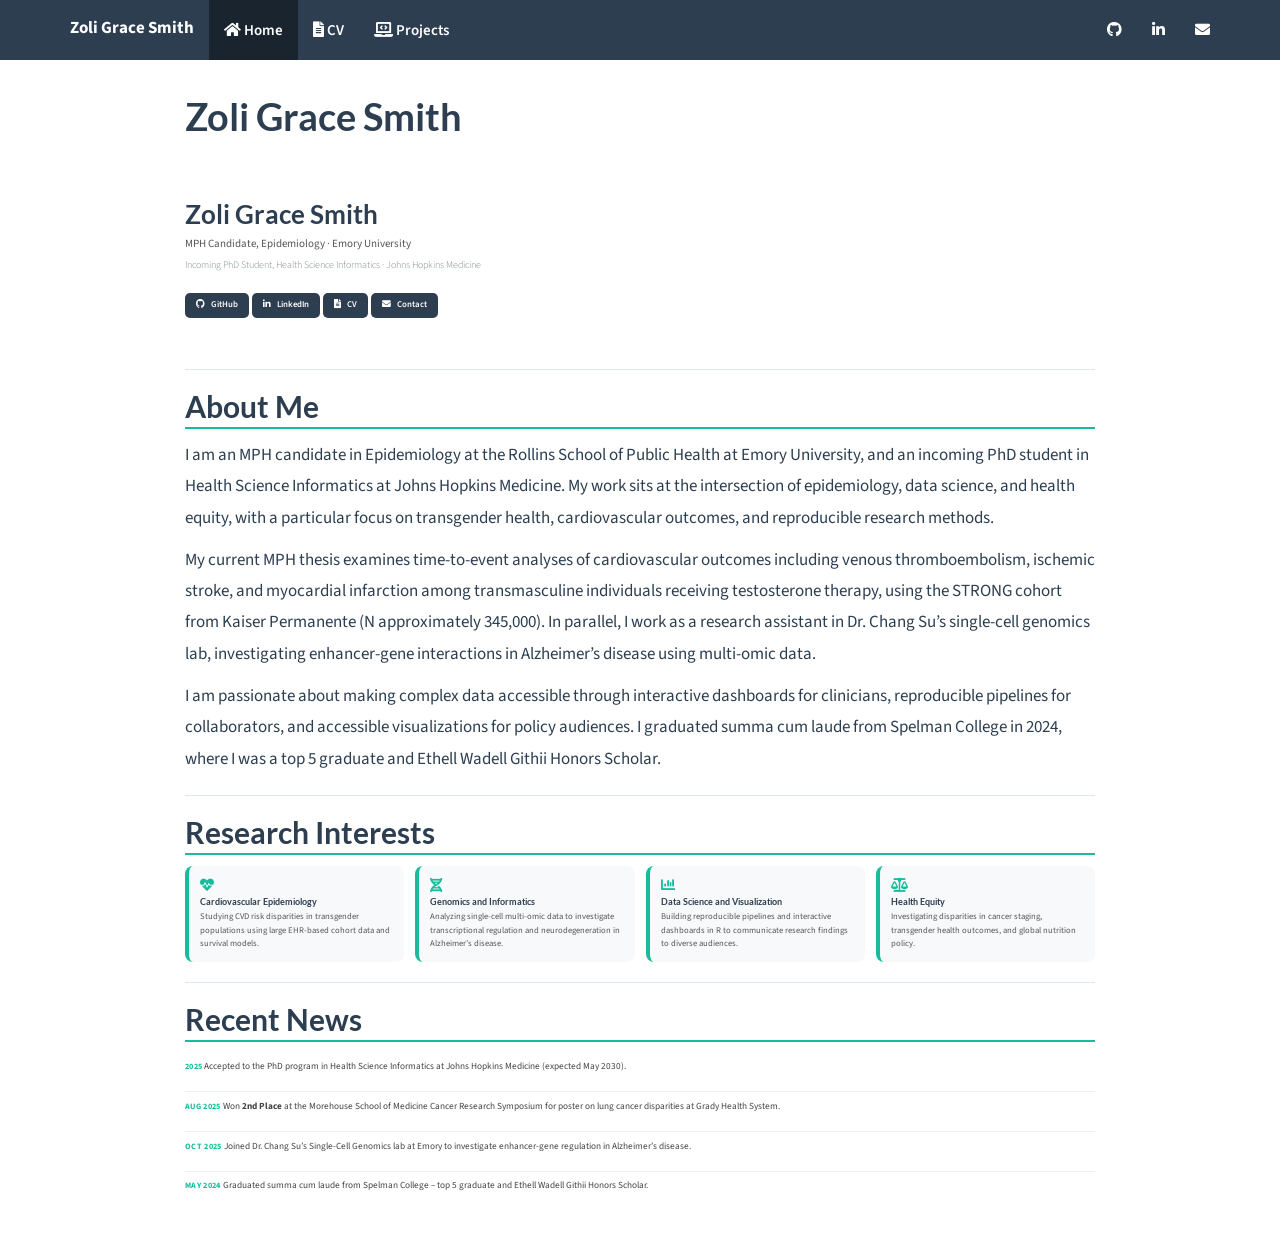
==== docs/index.html @ a959dba4 "initial commit" ====
<!DOCTYPE html>

<html>

<head>

<meta charset="utf-8" />
<meta name="generator" content="pandoc" />
<meta http-equiv="X-UA-Compatible" content="IE=EDGE" />




<title>Zoli Grace Smith</title>

<script src="site_libs/header-attrs-2.30/header-attrs.js"></script>
<script src="site_libs/jquery-3.6.0/jquery-3.6.0.min.js"></script>
<meta name="viewport" content="width=device-width, initial-scale=1" />
<link href="site_libs/bootstrap-3.3.5/css/flatly.min.css" rel="stylesheet" />
<script src="site_libs/bootstrap-3.3.5/js/bootstrap.min.js"></script>
<script src="site_libs/bootstrap-3.3.5/shim/html5shiv.min.js"></script>
<script src="site_libs/bootstrap-3.3.5/shim/respond.min.js"></script>
<style>h1 {font-size: 34px;}
       h1.title {font-size: 38px;}
       h2 {font-size: 30px;}
       h3 {font-size: 24px;}
       h4 {font-size: 18px;}
       h5 {font-size: 16px;}
       h6 {font-size: 12px;}
       code {color: inherit; background-color: rgba(0, 0, 0, 0.04);}
       pre:not([class]) { background-color: white }</style>
<script src="site_libs/navigation-1.1/tabsets.js"></script>
<link href="site_libs/highlightjs-9.12.0/default.css" rel="stylesheet" />
<script src="site_libs/highlightjs-9.12.0/highlight.js"></script>
<link href="site_libs/font-awesome-6.5.2/css/all.min.css" rel="stylesheet" />
<link href="site_libs/font-awesome-6.5.2/css/v4-shims.min.css" rel="stylesheet" />
<link rel="preconnect" href="https://fonts.googleapis.com">
<link rel="preconnect" href="https://fonts.gstatic.com" crossorigin>
<link href="https://fonts.googleapis.com/css2?family=Source+Sans+3:wght@300;400;600;700&family=Source+Code+Pro:wght@400;500&display=swap" rel="stylesheet">
<link rel="stylesheet" href="https://cdnjs.cloudflare.com/ajax/libs/font-awesome/5.15.4/css/all.min.css">

<style type="text/css">
  code{white-space: pre-wrap;}
  span.smallcaps{font-variant: small-caps;}
  span.underline{text-decoration: underline;}
  div.column{display: inline-block; vertical-align: top; width: 50%;}
  div.hanging-indent{margin-left: 1.5em; text-indent: -1.5em;}
  ul.task-list{list-style: none;}
    </style>

<style type="text/css">code{white-space: pre;}</style>
<script type="text/javascript">
if (window.hljs) {
  hljs.configure({languages: []});
  hljs.initHighlightingOnLoad();
  if (document.readyState && document.readyState === "complete") {
    window.setTimeout(function() { hljs.initHighlighting(); }, 0);
  }
}
</script>






<link rel="stylesheet" href="styles.css" type="text/css" />



<style type = "text/css">
.main-container {
  max-width: 940px;
  margin-left: auto;
  margin-right: auto;
}
img {
  max-width:100%;
}
.tabbed-pane {
  padding-top: 12px;
}
.html-widget {
  margin-bottom: 20px;
}
button.code-folding-btn:focus {
  outline: none;
}
summary {
  display: list-item;
}
details > summary > p:only-child {
  display: inline;
}
pre code {
  padding: 0;
}
</style>


<style type="text/css">
.dropdown-submenu {
  position: relative;
}
.dropdown-submenu>.dropdown-menu {
  top: 0;
  left: 100%;
  margin-top: -6px;
  margin-left: -1px;
  border-radius: 0 6px 6px 6px;
}
.dropdown-submenu:hover>.dropdown-menu {
  display: block;
}
.dropdown-submenu>a:after {
  display: block;
  content: " ";
  float: right;
  width: 0;
  height: 0;
  border-color: transparent;
  border-style: solid;
  border-width: 5px 0 5px 5px;
  border-left-color: #cccccc;
  margin-top: 5px;
  margin-right: -10px;
}
.dropdown-submenu:hover>a:after {
  border-left-color: #adb5bd;
}
.dropdown-submenu.pull-left {
  float: none;
}
.dropdown-submenu.pull-left>.dropdown-menu {
  left: -100%;
  margin-left: 10px;
  border-radius: 6px 0 6px 6px;
}
</style>

<script type="text/javascript">
// manage active state of menu based on current page
$(document).ready(function () {
  // active menu anchor
  href = window.location.pathname
  href = href.substr(href.lastIndexOf('/') + 1)
  if (href === "")
    href = "index.html";
  var menuAnchor = $('a[href="' + href + '"]');

  // mark the anchor link active (and if it's in a dropdown, also mark that active)
  var dropdown = menuAnchor.closest('li.dropdown');
  if (window.bootstrap) { // Bootstrap 4+
    menuAnchor.addClass('active');
    dropdown.find('> .dropdown-toggle').addClass('active');
  } else { // Bootstrap 3
    menuAnchor.parent().addClass('active');
    dropdown.addClass('active');
  }

  // Navbar adjustments
  var navHeight = $(".navbar").first().height() + 15;
  var style = document.createElement('style');
  var pt = "padding-top: " + navHeight + "px; ";
  var mt = "margin-top: -" + navHeight + "px; ";
  var css = "";
  // offset scroll position for anchor links (for fixed navbar)
  for (var i = 1; i <= 6; i++) {
    css += ".section h" + i + "{ " + pt + mt + "}\n";
  }
  style.innerHTML = "body {" + pt + "padding-bottom: 40px; }\n" + css;
  document.head.appendChild(style);
});
</script>

<!-- tabsets -->

<style type="text/css">
.tabset-dropdown > .nav-tabs {
  display: inline-table;
  max-height: 500px;
  min-height: 44px;
  overflow-y: auto;
  border: 1px solid #ddd;
  border-radius: 4px;
}

.tabset-dropdown > .nav-tabs > li.active:before, .tabset-dropdown > .nav-tabs.nav-tabs-open:before {
  content: "\e259";
  font-family: 'Glyphicons Halflings';
  display: inline-block;
  padding: 10px;
  border-right: 1px solid #ddd;
}

.tabset-dropdown > .nav-tabs.nav-tabs-open > li.active:before {
  content: "\e258";
  font-family: 'Glyphicons Halflings';
  border: none;
}

.tabset-dropdown > .nav-tabs > li.active {
  display: block;
}

.tabset-dropdown > .nav-tabs > li > a,
.tabset-dropdown > .nav-tabs > li > a:focus,
.tabset-dropdown > .nav-tabs > li > a:hover {
  border: none;
  display: inline-block;
  border-radius: 4px;
  background-color: transparent;
}

.tabset-dropdown > .nav-tabs.nav-tabs-open > li {
  display: block;
  float: none;
}

.tabset-dropdown > .nav-tabs > li {
  display: none;
}
</style>

<!-- code folding -->




</head>

<body>


<div class="container-fluid main-container">




<div class="navbar navbar-default  navbar-fixed-top" role="navigation">
  <div class="container">
    <div class="navbar-header">
      <button type="button" class="navbar-toggle collapsed" data-toggle="collapse" data-bs-toggle="collapse" data-target="#navbar" data-bs-target="#navbar">
        <span class="icon-bar"></span>
        <span class="icon-bar"></span>
        <span class="icon-bar"></span>
      </button>
      <a class="navbar-brand" href="index.html">Zoli Grace Smith</a>
    </div>
    <div id="navbar" class="navbar-collapse collapse">
      <ul class="nav navbar-nav">
        <li>
  <a href="index.html">
    <span class="fa fa-home"></span>
     
    Home
  </a>
</li>
<li>
  <a href="cv.html">
    <span class="fa fa-file-alt"></span>
     
    CV
  </a>
</li>
<li>
  <a href="projects.html">
    <span class="fa fa-laptop-code"></span>
     
    Projects
  </a>
</li>
      </ul>
      <ul class="nav navbar-nav navbar-right">
        <li>
  <a href="https://github.com/Zolismith19">
    <span class="fa fa-github"></span>
     
  </a>
</li>
<li>
  <a href="https://www.linkedin.com/in/zoligsmith/">
    <span class="fa fa-linkedin"></span>
     
  </a>
</li>
<li>
  <a href="mailto:zgsmit25@gmail.com">
    <span class="fa fa-envelope"></span>
     
  </a>
</li>
      </ul>
    </div><!--/.nav-collapse -->
  </div><!--/.container -->
</div><!--/.navbar -->

<div id="header">



<h1 class="title toc-ignore">Zoli Grace Smith</h1>

</div>


<div class="hero-section">
<h1 class="hero-name">
Zoli Grace Smith
</h1>
<p class="hero-tagline">
MPH Candidate, Epidemiology · Emory University
</p>
<p class="hero-tagline2">
Incoming PhD Student, Health Science Informatics · Johns Hopkins
Medicine
</p>
<div class="hero-links">
<p><a href="https://github.com/Zolismith19" class="hero-btn" target="_blank"><i class="fa fa-github"></i>
GitHub</a>
<a href="https://www.linkedin.com/in/zoligsmith/" class="hero-btn" target="_blank"><i class="fa fa-linkedin"></i>
LinkedIn</a>
<a href="cv.html" class="hero-btn"><i class="fa fa-file-alt"></i> CV</a>
<a href="mailto:zgsmit25@gmail.com" class="hero-btn"><i class="fa fa-envelope"></i>
Contact</a></p>
</div>
</div>
<hr />
<div id="about-me" class="section level2">
<h2>About Me</h2>
<p>I am an MPH candidate in Epidemiology at the Rollins School of Public
Health at Emory University, and an incoming PhD student in Health
Science Informatics at Johns Hopkins Medicine. My work sits at the
intersection of epidemiology, data science, and health equity, with a
particular focus on transgender health, cardiovascular outcomes, and
reproducible research methods.</p>
<p>My current MPH thesis examines time-to-event analyses of
cardiovascular outcomes including venous thromboembolism, ischemic
stroke, and myocardial infarction among transmasculine individuals
receiving testosterone therapy, using the STRONG cohort from Kaiser
Permanente (N approximately 345,000). In parallel, I work as a research
assistant in Dr. Chang Su’s single-cell genomics lab, investigating
enhancer-gene interactions in Alzheimer’s disease using multi-omic
data.</p>
<p>I am passionate about making complex data accessible through
interactive dashboards for clinicians, reproducible pipelines for
collaborators, and accessible visualizations for policy audiences. I
graduated summa cum laude from Spelman College in 2024, where I was a
top 5 graduate and Ethell Wadell Githii Honors Scholar.</p>
<hr />
</div>
<div id="research-interests" class="section level2">
<h2>Research Interests</h2>
<div class="interest-grid">
<div class="interest-card">
<i class="fa fa-heartbeat interest-icon"></i>
<h4>
Cardiovascular Epidemiology
</h4>
<p>
Studying CVD risk disparities in transgender populations using large
EHR-based cohort data and survival models.
</p>
</div>
<div class="interest-card">
<i class="fa fa-dna interest-icon"></i>
<h4>
Genomics and Informatics
</h4>
<p>
Analyzing single-cell multi-omic data to investigate transcriptional
regulation and neurodegeneration in Alzheimer’s disease.
</p>
</div>
<div class="interest-card">
<i class="fa fa-chart-bar interest-icon"></i>
<h4>
Data Science and Visualization
</h4>
<p>
Building reproducible pipelines and interactive dashboards in R to
communicate research findings to diverse audiences.
</p>
</div>
<div class="interest-card">
<i class="fa fa-balance-scale interest-icon"></i>
<h4>
Health Equity
</h4>
<p>
Investigating disparities in cancer staging, transgender health
outcomes, and global nutrition policy.
</p>
</div>
</div>
<hr />
</div>
<div id="recent-news" class="section level2">
<h2>Recent News</h2>
<div class="news-list">
<div class="news-item">
<p><span class="news-date">2025</span> <span class="news-text">Accepted
to the PhD program in Health Science Informatics at Johns Hopkins
Medicine (expected May 2030).</span></p>
</div>
<div class="news-item">
<p><span class="news-date">Aug 2025</span> <span class="news-text">Won
<strong>2nd Place</strong> at the Morehouse School of Medicine Cancer
Research Symposium for poster on lung cancer disparities at Grady Health
System.</span></p>
</div>
<div class="news-item">
<p><span class="news-date">Oct 2025</span> <span
class="news-text">Joined Dr. Chang Su’s Single-Cell Genomics lab at
Emory to investigate enhancer-gene regulation in Alzheimer’s
disease.</span></p>
</div>
<div class="news-item">
<p><span class="news-date">May 2024</span> <span
class="news-text">Graduated summa cum laude from Spelman College – top 5
graduate and Ethell Wadell Githii Honors Scholar.</span></p>
</div>
</div>
</div>




</div>

<script>

// add bootstrap table styles to pandoc tables
function bootstrapStylePandocTables() {
  $('tr.odd').parent('tbody').parent('table').addClass('table table-condensed');
}
$(document).ready(function () {
  bootstrapStylePandocTables();
});


</script>

<!-- tabsets -->

<script>
$(document).ready(function () {
  window.buildTabsets("TOC");
});

$(document).ready(function () {
  $('.tabset-dropdown > .nav-tabs > li').click(function () {
    $(this).parent().toggleClass('nav-tabs-open');
  });
});
</script>

<!-- code folding -->


<!-- dynamically load mathjax for compatibility with self-contained -->
<script>
  (function () {
    var script = document.createElement("script");
    script.type = "text/javascript";
    script.src  = "https://mathjax.rstudio.com/latest/MathJax.js?config=TeX-AMS-MML_HTMLorMML";
    document.getElementsByTagName("head")[0].appendChild(script);
  })();
</script>

</body>
</html>
---- docs/site_libs/bootstrap-3.3.5/css/flatly.min.css ----
@font-face {
  font-family: 'Lato';
  font-style: normal;
  font-weight: 400;
  src: url(fonts/Lato.ttf) format('truetype');
}
@font-face {
  font-family: 'Lato';
  font-style: normal;
  font-weight: 700;
  src: url(fonts/LatoBold.ttf) format('truetype');
}
@font-face {
  font-family: 'Lato';
  font-style: italic;
  font-weight: 400;
  src: url(fonts/LatoItalic.ttf) format('truetype');
}

/*!
 * bootswatch v3.3.6
 * Homepage: http://bootswatch.com
 * Copyright 2012-2015 Thomas Park
 * Licensed under MIT
 * Based on Bootstrap
*//*!
 * Bootstrap v3.3.6 (http://getbootstrap.com)
 * Copyright 2011-2015 Twitter, Inc.
 * Licensed under MIT (https://github.com/twbs/bootstrap/blob/master/LICENSE)
 *//*! normalize.css v3.0.3 | MIT License | github.com/necolas/normalize.css */html{font-family:sans-serif;-ms-text-size-adjust:100%;-webkit-text-size-adjust:100%}body{margin:0}article,aside,details,figcaption,figure,footer,header,hgroup,main,menu,nav,section,summary{display:block}audio,canvas,progress,video{display:inline-block;vertical-align:baseline}audio:not([controls]){display:none;height:0}[hidden],template{display:none}a{background-color:transparent}a:active,a:hover{outline:0}abbr[title]{border-bottom:1px dotted}b,strong{font-weight:bold}dfn{font-style:italic}h1{font-size:2em;margin:0.67em 0}mark{background:#ff0;color:#000}small{font-size:80%}sub,sup{font-size:75%;line-height:0;position:relative;vertical-align:baseline}sup{top:-0.5em}sub{bottom:-0.25em}img{border:0}svg:not(:root){overflow:hidden}figure{margin:1em 40px}hr{-webkit-box-sizing:content-box;-moz-box-sizing:content-box;box-sizing:content-box;height:0}pre{overflow:auto}code,kbd,pre,samp{font-family:monospace, monospace;font-size:1em}button,input,optgroup,select,textarea{color:inherit;font:inherit;margin:0}button{overflow:visible}button,select{text-transform:none}button,html input[type="button"],input[type="reset"],input[type="submit"]{-webkit-appearance:button;cursor:pointer}button[disabled],html input[disabled]{cursor:default}button::-moz-focus-inner,input::-moz-focus-inner{border:0;padding:0}input{line-height:normal}input[type="checkbox"],input[type="radio"]{-webkit-box-sizing:border-box;-moz-box-sizing:border-box;box-sizing:border-box;padding:0}input[type="number"]::-webkit-inner-spin-button,input[type="number"]::-webkit-outer-spin-button{height:auto}input[type="search"]{-webkit-appearance:textfield;-webkit-box-sizing:content-box;-moz-box-sizing:content-box;box-sizing:content-box}input[type="search"]::-webkit-search-cancel-button,input[type="search"]::-webkit-search-decoration{-webkit-appearance:none}fieldset{border:1px solid #c0c0c0;margin:0 2px;padding:0.35em 0.625em 0.75em}legend{border:0;padding:0}textarea{overflow:auto}optgroup{font-weight:bold}table{border-collapse:collapse;border-spacing:0}td,th{padding:0}/*! Source: https://github.com/h5bp/html5-boilerplate/blob/master/src/css/main.css */@media print{*,*:before,*:after{background:transparent !important;color:#000 !important;-webkit-box-shadow:none !important;box-shadow:none !important;text-shadow:none !important}a,a:visited{text-decoration:underline}a[href]:after{content:" (" attr(href) ")"}abbr[title]:after{content:" (" attr(title) ")"}a[href^="#"]:after,a[href^="javascript:"]:after{content:""}pre,blockquote{border:1px solid #999;page-break-inside:avoid}thead{display:table-header-group}tr,img{page-break-inside:avoid}img{max-width:100% !important}p,h2,h3{orphans:3;widows:3}h2,h3{page-break-after:avoid}.navbar{display:none}.btn>.caret,.dropup>.btn>.caret{border-top-color:#000 !important}.label{border:1px solid #000}.table{border-collapse:collapse !important}.table td,.table th{background-color:#fff !important}.table-bordered th,.table-bordered td{border:1px solid #ddd !important}}@font-face{font-family:'Glyphicons Halflings';src:url('../fonts/glyphicons-halflings-regular.eot');src:url('../fonts/glyphicons-halflings-regular.eot?#iefix') format('embedded-opentype'),url('../fonts/glyphicons-halflings-regular.woff') format('woff'),url('../fonts/glyphicons-halflings-regular.ttf') format('truetype'),url('../fonts/glyphicons-halflings-regular.svg#glyphicons_halflingsregular') format('svg')}.glyphicon{position:relative;top:1px;display:inline-block;font-family:'Glyphicons Halflings';font-style:normal;font-weight:normal;line-height:1;-webkit-font-smoothing:antialiased;-moz-osx-font-smoothing:grayscale}.glyphicon-asterisk:before{content:"\002a"}.glyphicon-plus:before{content:"\002b"}.glyphicon-euro:before,.glyphicon-eur:before{content:"\20ac"}.glyphicon-minus:before{content:"\2212"}.glyphicon-cloud:before{content:"\2601"}.glyphicon-envelope:before{content:"\2709"}.glyphicon-pencil:before{content:"\270f"}.glyphicon-glass:before{content:"\e001"}.glyphicon-music:before{content:"\e002"}.glyphicon-search:before{content:"\e003"}.glyphicon-heart:before{content:"\e005"}.glyphicon-star:before{content:"\e006"}.glyphicon-star-empty:before{content:"\e007"}.glyphicon-user:before{content:"\e008"}.glyphicon-film:before{content:"\e009"}.glyphicon-th-large:before{content:"\e010"}.glyphicon-th:before{content:"\e011"}.glyphicon-th-list:before{content:"\e012"}.glyphicon-ok:before{content:"\e013"}.glyphicon-remove:before{content:"\e014"}.glyphicon-zoom-in:before{content:"\e015"}.glyphicon-zoom-out:before{content:"\e016"}.glyphicon-off:before{content:"\e017"}.glyphicon-signal:before{content:"\e018"}.glyphicon-cog:before{content:"\e019"}.glyphicon-trash:before{content:"\e020"}.glyphicon-home:before{content:"\e021"}.glyphicon-file:before{content:"\e022"}.glyphicon-time:before{content:"\e023"}.glyphicon-road:before{content:"\e024"}.glyphicon-download-alt:before{content:"\e025"}.glyphicon-download:before{content:"\e026"}.glyphicon-upload:before{content:"\e027"}.glyphicon-inbox:before{content:"\e028"}.glyphicon-play-circle:before{content:"\e029"}.glyphicon-repeat:before{content:"\e030"}.glyphicon-refresh:before{content:"\e031"}.glyphicon-list-alt:before{content:"\e032"}.glyphicon-lock:before{content:"\e033"}.glyphicon-flag:before{content:"\e034"}.glyphicon-headphones:before{content:"\e035"}.glyphicon-volume-off:before{content:"\e036"}.glyphicon-volume-down:before{content:"\e037"}.glyphicon-volume-up:before{content:"\e038"}.glyphicon-qrcode:before{content:"\e039"}.glyphicon-barcode:before{content:"\e040"}.glyphicon-tag:before{content:"\e041"}.glyphicon-tags:before{content:"\e042"}.glyphicon-book:before{content:"\e043"}.glyphicon-bookmark:before{content:"\e044"}.glyphicon-print:before{content:"\e045"}.glyphicon-camera:before{content:"\e046"}.glyphicon-font:before{content:"\e047"}.glyphicon-bold:before{content:"\e048"}.glyphicon-italic:before{content:"\e049"}.glyphicon-text-height:before{content:"\e050"}.glyphicon-text-width:before{content:"\e051"}.glyphicon-align-left:before{content:"\e052"}.glyphicon-align-center:before{content:"\e053"}.glyphicon-align-right:before{content:"\e054"}.glyphicon-align-justify:before{content:"\e055"}.glyphicon-list:before{content:"\e056"}.glyphicon-indent-left:before{content:"\e057"}.glyphicon-indent-right:before{content:"\e058"}.glyphicon-facetime-video:before{content:"\e059"}.glyphicon-picture:before{content:"\e060"}.glyphicon-map-marker:before{content:"\e062"}.glyphicon-adjust:before{content:"\e063"}.glyphicon-tint:before{content:"\e064"}.glyphicon-edit:before{content:"\e065"}.glyphicon-share:before{content:"\e066"}.glyphicon-check:before{content:"\e067"}.glyphicon-move:before{content:"\e068"}.glyphicon-step-backward:before{content:"\e069"}.glyphicon-fast-backward:before{content:"\e070"}.glyphicon-backward:before{content:"\e071"}.glyphicon-play:before{content:"\e072"}.glyphicon-pause:before{content:"\e073"}.glyphicon-stop:before{content:"\e074"}.glyphicon-forward:before{content:"\e075"}.glyphicon-fast-forward:before{content:"\e076"}.glyphicon-step-forward:before{content:"\e077"}.glyphicon-eject:before{content:"\e078"}.glyphicon-chevron-left:before{content:"\e079"}.glyphicon-chevron-right:before{content:"\e080"}.glyphicon-plus-sign:before{content:"\e081"}.glyphicon-minus-sign:before{content:"\e082"}.glyphicon-remove-sign:before{content:"\e083"}.glyphicon-ok-sign:before{content:"\e084"}.glyphicon-question-sign:before{content:"\e085"}.glyphicon-info-sign:before{content:"\e086"}.glyphicon-screenshot:before{content:"\e087"}.glyphicon-remove-circle:before{content:"\e088"}.glyphicon-ok-circle:before{content:"\e089"}.glyphicon-ban-circle:before{content:"\e090"}.glyphicon-arrow-left:before{content:"\e091"}.glyphicon-arrow-right:before{content:"\e092"}.glyphicon-arrow-up:before{content:"\e093"}.glyphicon-arrow-down:before{content:"\e094"}.glyphicon-share-alt:before{content:"\e095"}.glyphicon-resize-full:before{content:"\e096"}.glyphicon-resize-small:before{content:"\e097"}.glyphicon-exclamation-sign:before{content:"\e101"}.glyphicon-gift:before{content:"\e102"}.glyphicon-leaf:before{content:"\e103"}.glyphicon-fire:before{content:"\e104"}.glyphicon-eye-open:before{content:"\e105"}.glyphicon-eye-close:before{content:"\e106"}.glyphicon-warning-sign:before{content:"\e107"}.glyphicon-plane:before{content:"\e108"}.glyphicon-calendar:before{content:"\e109"}.glyphicon-random:before{content:"\e110"}.glyphicon-comment:before{content:"\e111"}.glyphicon-magnet:before{content:"\e112"}.glyphicon-chevron-up:before{content:"\e113"}.glyphicon-chevron-down:before{content:"\e114"}.glyphicon-retweet:before{content:"\e115"}.glyphicon-shopping-cart:before{content:"\e116"}.glyphicon-folder-close:before{content:"\e117"}.glyphicon-folder-open:before{content:"\e118"}.glyphicon-resize-vertical:before{content:"\e119"}.glyphicon-resize-horizontal:before{content:"\e120"}.glyphicon-hdd:before{content:"\e121"}.glyphicon-bullhorn:before{content:"\e122"}.glyphicon-bell:before{content:"\e123"}.glyphicon-certificate:before{content:"\e124"}.glyphicon-thumbs-up:before{content:"\e125"}.glyphicon-thumbs-down:before{content:"\e126"}.glyphicon-hand-right:before{content:"\e127"}.glyphicon-hand-left:before{content:"\e128"}.glyphicon-hand-up:before{content:"\e129"}.glyphicon-hand-down:before{content:"\e130"}.glyphicon-circle-arrow-right:before{content:"\e131"}.glyphicon-circle-arrow-left:before{content:"\e132"}.glyphicon-circle-arrow-up:before{content:"\e133"}.glyphicon-circle-arrow-down:before{content:"\e134"}.glyphicon-globe:before{content:"\e135"}.glyphicon-wrench:before{content:"\e136"}.glyphicon-tasks:before{content:"\e137"}.glyphicon-filter:before{content:"\e138"}.glyphicon-briefcase:before{content:"\e139"}.glyphicon-fullscreen:before{content:"\e140"}.glyphicon-dashboard:before{content:"\e141"}.glyphicon-paperclip:before{content:"\e142"}.glyphicon-heart-empty:before{content:"\e143"}.glyphicon-link:before{content:"\e144"}.glyphicon-phone:before{content:"\e145"}.glyphicon-pushpin:before{content:"\e146"}.glyphicon-usd:before{content:"\e148"}.glyphicon-gbp:before{content:"\e149"}.glyphicon-sort:before{content:"\e150"}.glyphicon-sort-by-alphabet:before{content:"\e151"}.glyphicon-sort-by-alphabet-alt:before{content:"\e152"}.glyphicon-sort-by-order:before{content:"\e153"}.glyphicon-sort-by-order-alt:before{content:"\e154"}.glyphicon-sort-by-attributes:before{content:"\e155"}.glyphicon-sort-by-attributes-alt:before{content:"\e156"}.glyphicon-unchecked:before{content:"\e157"}.glyphicon-expand:before{content:"\e158"}.glyphicon-collapse-down:before{content:"\e159"}.glyphicon-collapse-up:before{content:"\e160"}.glyphicon-log-in:before{content:"\e161"}.glyphicon-flash:before{content:"\e162"}.glyphicon-log-out:before{content:"\e163"}.glyphicon-new-window:before{content:"\e164"}.glyphicon-record:before{content:"\e165"}.glyphicon-save:before{content:"\e166"}.glyphicon-open:before{content:"\e167"}.glyphicon-saved:before{content:"\e168"}.glyphicon-import:before{content:"\e169"}.glyphicon-export:before{content:"\e170"}.glyphicon-send:before{content:"\e171"}.glyphicon-floppy-disk:before{content:"\e172"}.glyphicon-floppy-saved:before{content:"\e173"}.glyphicon-floppy-remove:before{content:"\e174"}.glyphicon-floppy-save:before{content:"\e175"}.glyphicon-floppy-open:before{content:"\e176"}.glyphicon-credit-card:before{content:"\e177"}.glyphicon-transfer:before{content:"\e178"}.glyphicon-cutlery:before{content:"\e179"}.glyphicon-header:before{content:"\e180"}.glyphicon-compressed:before{content:"\e181"}.glyphicon-earphone:before{content:"\e182"}.glyphicon-phone-alt:before{content:"\e183"}.glyphicon-tower:before{content:"\e184"}.glyphicon-stats:before{content:"\e185"}.glyphicon-sd-video:before{content:"\e186"}.glyphicon-hd-video:before{content:"\e187"}.glyphicon-subtitles:before{content:"\e188"}.glyphicon-sound-stereo:before{content:"\e189"}.glyphicon-sound-dolby:before{content:"\e190"}.glyphicon-sound-5-1:before{content:"\e191"}.glyphicon-sound-6-1:before{content:"\e192"}.glyphicon-sound-7-1:before{content:"\e193"}.glyphicon-copyright-mark:before{content:"\e194"}.glyphicon-registration-mark:before{content:"\e195"}.glyphicon-cloud-download:before{content:"\e197"}.glyphicon-cloud-upload:before{content:"\e198"}.glyphicon-tree-conifer:before{content:"\e199"}.glyphicon-tree-deciduous:before{content:"\e200"}.glyphicon-cd:before{content:"\e201"}.glyphicon-save-file:before{content:"\e202"}.glyphicon-open-file:before{content:"\e203"}.glyphicon-level-up:before{content:"\e204"}.glyphicon-copy:before{content:"\e205"}.glyphicon-paste:before{content:"\e206"}.glyphicon-alert:before{content:"\e209"}.glyphicon-equalizer:before{content:"\e210"}.glyphicon-king:before{content:"\e211"}.glyphicon-queen:before{content:"\e212"}.glyphicon-pawn:before{content:"\e213"}.glyphicon-bishop:before{content:"\e214"}.glyphicon-knight:before{content:"\e215"}.glyphicon-baby-formula:before{content:"\e216"}.glyphicon-tent:before{content:"\26fa"}.glyphicon-blackboard:before{content:"\e218"}.glyphicon-bed:before{content:"\e219"}.glyphicon-apple:before{content:"\f8ff"}.glyphicon-erase:before{content:"\e221"}.glyphicon-hourglass:before{content:"\231b"}.glyphicon-lamp:before{content:"\e223"}.glyphicon-duplicate:before{content:"\e224"}.glyphicon-piggy-bank:before{content:"\e225"}.glyphicon-scissors:before{content:"\e226"}.glyphicon-bitcoin:before{content:"\e227"}.glyphicon-btc:before{content:"\e227"}.glyphicon-xbt:before{content:"\e227"}.glyphicon-yen:before{content:"\00a5"}.glyphicon-jpy:before{content:"\00a5"}.glyphicon-ruble:before{content:"\20bd"}.glyphicon-rub:before{content:"\20bd"}.glyphicon-scale:before{content:"\e230"}.glyphicon-ice-lolly:before{content:"\e231"}.glyphicon-ice-lolly-tasted:before{content:"\e232"}.glyphicon-education:before{content:"\e233"}.glyphicon-option-horizontal:before{content:"\e234"}.glyphicon-option-vertical:before{content:"\e235"}.glyphicon-menu-hamburger:before{content:"\e236"}.glyphicon-modal-window:before{content:"\e237"}.glyphicon-oil:before{content:"\e238"}.glyphicon-grain:before{content:"\e239"}.glyphicon-sunglasses:before{content:"\e240"}.glyphicon-text-size:before{content:"\e241"}.glyphicon-text-color:before{content:"\e242"}.glyphicon-text-background:before{content:"\e243"}.glyphicon-object-align-top:before{content:"\e244"}.glyphicon-object-align-bottom:before{content:"\e245"}.glyphicon-object-align-horizontal:before{content:"\e246"}.glyphicon-object-align-left:before{content:"\e247"}.glyphicon-object-align-vertical:before{content:"\e248"}.glyphicon-object-align-right:before{content:"\e249"}.glyphicon-triangle-right:before{content:"\e250"}.glyphicon-triangle-left:before{content:"\e251"}.glyphicon-triangle-bottom:before{content:"\e252"}.glyphicon-triangle-top:before{content:"\e253"}.glyphicon-console:before{content:"\e254"}.glyphicon-superscript:before{content:"\e255"}.glyphicon-subscript:before{content:"\e256"}.glyphicon-menu-left:before{content:"\e257"}.glyphicon-menu-right:before{content:"\e258"}.glyphicon-menu-down:before{content:"\e259"}.glyphicon-menu-up:before{content:"\e260"}*{-webkit-box-sizing:border-box;-moz-box-sizing:border-box;box-sizing:border-box}*:before,*:after{-webkit-box-sizing:border-box;-moz-box-sizing:border-box;box-sizing:border-box}html{font-size:10px;-webkit-tap-highlight-color:rgba(0,0,0,0)}body{font-family:"Lato","Helvetica Neue",Helvetica,Arial,sans-serif;font-size:15px;line-height:1.42857143;color:#2c3e50;background-color:#ffffff}input,button,select,textarea{font-family:inherit;font-size:inherit;line-height:inherit}a{color:#18bc9c;text-decoration:none}a:hover,a:focus{color:#18bc9c;text-decoration:underline}a:focus{outline:thin dotted;outline:5px auto -webkit-focus-ring-color;outline-offset:-2px}figure{margin:0}img{vertical-align:middle}.img-responsive,.thumbnail>img,.thumbnail a>img,.carousel-inner>.item>img,.carousel-inner>.item>a>img{display:block;max-width:100%;height:auto}.img-rounded{border-radius:6px}.img-thumbnail{padding:4px;line-height:1.42857143;background-color:#ffffff;border:1px solid #ecf0f1;border-radius:4px;-webkit-transition:all .2s ease-in-out;-o-transition:all .2s ease-in-out;transition:all .2s ease-in-out;display:inline-block;max-width:100%;height:auto}.img-circle{border-radius:50%}hr{margin-top:21px;margin-bottom:21px;border:0;border-top:1px solid #ecf0f1}.sr-only{position:absolute;width:1px;height:1px;margin:-1px;padding:0;overflow:hidden;clip:rect(0, 0, 0, 0);border:0}.sr-only-focusable:active,.sr-only-focusable:focus{position:static;width:auto;height:auto;margin:0;overflow:visible;clip:auto}[role="button"]{cursor:pointer}h1,h2,h3,h4,h5,h6,.h1,.h2,.h3,.h4,.h5,.h6{font-family:"Lato","Helvetica Neue",Helvetica,Arial,sans-serif;font-weight:400;line-height:1.1;color:inherit}h1 small,h2 small,h3 small,h4 small,h5 small,h6 small,.h1 small,.h2 small,.h3 small,.h4 small,.h5 small,.h6 small,h1 .small,h2 .small,h3 .small,h4 .small,h5 .small,h6 .small,.h1 .small,.h2 .small,.h3 .small,.h4 .small,.h5 .small,.h6 .small{font-weight:normal;line-height:1;color:#b4bcc2}h1,.h1,h2,.h2,h3,.h3{margin-top:21px;margin-bottom:10.5px}h1 small,.h1 small,h2 small,.h2 small,h3 small,.h3 small,h1 .small,.h1 .small,h2 .small,.h2 .small,h3 .small,.h3 .small{font-size:65%}h4,.h4,h5,.h5,h6,.h6{margin-top:10.5px;margin-bottom:10.5px}h4 small,.h4 small,h5 small,.h5 small,h6 small,.h6 small,h4 .small,.h4 .small,h5 .small,.h5 .small,h6 .small,.h6 .small{font-size:75%}h1,.h1{font-size:39px}h2,.h2{font-size:32px}h3,.h3{font-size:26px}h4,.h4{font-size:19px}h5,.h5{font-size:15px}h6,.h6{font-size:13px}p{margin:0 0 10.5px}.lead{margin-bottom:21px;font-size:17px;font-weight:300;line-height:1.4}@media (min-width:768px){.lead{font-size:22.5px}}small,.small{font-size:86%}mark,.mark{background-color:#f39c12;padding:.2em}.text-left{text-align:left}.text-right{text-align:right}.text-center{text-align:center}.text-justify{text-align:justify}.text-nowrap{white-space:nowrap}.text-lowercase{text-transform:lowercase}.text-uppercase{text-transform:uppercase}.text-capitalize{text-transform:capitalize}.text-muted{color:#b4bcc2}.text-primary{color:#2c3e50}a.text-primary:hover,a.text-primary:focus{color:#1a242f}.text-success{color:#ffffff}a.text-success:hover,a.text-success:focus{color:#e6e6e6}.text-info{color:#ffffff}a.text-info:hover,a.text-info:focus{color:#e6e6e6}.text-warning{color:#ffffff}a.text-warning:hover,a.text-warning:focus{color:#e6e6e6}.text-danger{color:#ffffff}a.text-danger:hover,a.text-danger:focus{color:#e6e6e6}.bg-primary{color:#fff;background-color:#2c3e50}a.bg-primary:hover,a.bg-primary:focus{background-color:#1a242f}.bg-success{background-color:#18bc9c}a.bg-success:hover,a.bg-success:focus{background-color:#128f76}.bg-info{background-color:#3498db}a.bg-info:hover,a.bg-info:focus{background-color:#217dbb}.bg-warning{background-color:#f39c12}a.bg-warning:hover,a.bg-warning:focus{background-color:#c87f0a}.bg-danger{background-color:#e74c3c}a.bg-danger:hover,a.bg-danger:focus{background-color:#d62c1a}.page-header{padding-bottom:9.5px;margin:42px 0 21px;border-bottom:1px solid transparent}ul,ol{margin-top:0;margin-bottom:10.5px}ul ul,ol ul,ul ol,ol ol{margin-bottom:0}.list-unstyled{padding-left:0;list-style:none}.list-inline{padding-left:0;list-style:none;margin-left:-5px}.list-inline>li{display:inline-block;padding-left:5px;padding-right:5px}dl{margin-top:0;margin-bottom:21px}dt,dd{line-height:1.42857143}dt{font-weight:bold}dd{margin-left:0}@media (min-width:768px){.dl-horizontal dt{float:left;width:160px;clear:left;text-align:right;overflow:hidden;text-overflow:ellipsis;white-space:nowrap}.dl-horizontal dd{margin-left:180px}}abbr[title],abbr[data-original-title]{cursor:help;border-bottom:1px dotted #b4bcc2}.initialism{font-size:90%;text-transform:uppercase}blockquote{padding:10.5px 21px;margin:0 0 21px;font-size:18.75px;border-left:5px solid #ecf0f1}blockquote p:last-child,blockquote ul:last-child,blockquote ol:last-child{margin-bottom:0}blockquote footer,blockquote small,blockquote .small{display:block;font-size:80%;line-height:1.42857143;color:#b4bcc2}blockquote footer:before,blockquote small:before,blockquote .small:before{content:'\2014 \00A0'}.blockquote-reverse,blockquote.pull-right{padding-right:15px;padding-left:0;border-right:5px solid #ecf0f1;border-left:0;text-align:right}.blockquote-reverse footer:before,blockquote.pull-right footer:before,.blockquote-reverse small:before,blockquote.pull-right small:before,.blockquote-reverse .small:before,blockquote.pull-right .small:before{content:''}.blockquote-reverse footer:after,blockquote.pull-right footer:after,.blockquote-reverse small:after,blockquote.pull-right small:after,.blockquote-reverse .small:after,blockquote.pull-right .small:after{content:'\00A0 \2014'}address{margin-bottom:21px;font-style:normal;line-height:1.42857143}code,kbd,pre,samp{font-family:monospace}code{padding:2px 4px;font-size:90%;color:#c7254e;background-color:#f9f2f4;border-radius:4px}kbd{padding:2px 4px;font-size:90%;color:#ffffff;background-color:#333333;border-radius:3px;-webkit-box-shadow:inset 0 -1px 0 rgba(0,0,0,0.25);box-shadow:inset 0 -1px 0 rgba(0,0,0,0.25)}kbd kbd{padding:0;font-size:100%;font-weight:bold;-webkit-box-shadow:none;box-shadow:none}pre{display:block;padding:10px;margin:0 0 10.5px;font-size:14px;line-height:1.42857143;word-break:break-all;word-wrap:break-word;color:#7b8a8b;background-color:#ecf0f1;border:1px solid #cccccc;border-radius:4px}pre code{padding:0;font-size:inherit;color:inherit;white-space:pre-wrap;background-color:transparent;border-radius:0}.pre-scrollable{max-height:340px;overflow-y:scroll}.container{margin-right:auto;margin-left:auto;padding-left:15px;padding-right:15px}@media (min-width:768px){.container{width:750px}}@media (min-width:992px){.container{width:970px}}@media (min-width:1200px){.container{width:1170px}}.container-fluid{margin-right:auto;margin-left:auto;padding-left:15px;padding-right:15px}.row{margin-left:-15px;margin-right:-15px}.col-xs-1,.col-sm-1,.col-md-1,.col-lg-1,.col-xs-2,.col-sm-2,.col-md-2,.col-lg-2,.col-xs-3,.col-sm-3,.col-md-3,.col-lg-3,.col-xs-4,.col-sm-4,.col-md-4,.col-lg-4,.col-xs-5,.col-sm-5,.col-md-5,.col-lg-5,.col-xs-6,.col-sm-6,.col-md-6,.col-lg-6,.col-xs-7,.col-sm-7,.col-md-7,.col-lg-7,.col-xs-8,.col-sm-8,.col-md-8,.col-lg-8,.col-xs-9,.col-sm-9,.col-md-9,.col-lg-9,.col-xs-10,.col-sm-10,.col-md-10,.col-lg-10,.col-xs-11,.col-sm-11,.col-md-11,.col-lg-11,.col-xs-12,.col-sm-12,.col-md-12,.col-lg-12{position:relative;min-height:1px;padding-left:15px;padding-right:15px}.col-xs-1,.col-xs-2,.col-xs-3,.col-xs-4,.col-xs-5,.col-xs-6,.col-xs-7,.col-xs-8,.col-xs-9,.col-xs-10,.col-xs-11,.col-xs-12{float:left}.col-xs-12{width:100%}.col-xs-11{width:91.66666667%}.col-xs-10{width:83.33333333%}.col-xs-9{width:75%}.col-xs-8{width:66.66666667%}.col-xs-7{width:58.33333333%}.col-xs-6{width:50%}.col-xs-5{width:41.66666667%}.col-xs-4{width:33.33333333%}.col-xs-3{width:25%}.col-xs-2{width:16.66666667%}.col-xs-1{width:8.33333333%}.col-xs-pull-12{right:100%}.col-xs-pull-11{right:91.66666667%}.col-xs-pull-10{right:83.33333333%}.col-xs-pull-9{right:75%}.col-xs-pull-8{right:66.66666667%}.col-xs-pull-7{right:58.33333333%}.col-xs-pull-6{right:50%}.col-xs-pull-5{right:41.66666667%}.col-xs-pull-4{right:33.33333333%}.col-xs-pull-3{right:25%}.col-xs-pull-2{right:16.66666667%}.col-xs-pull-1{right:8.33333333%}.col-xs-pull-0{right:auto}.col-xs-push-12{left:100%}.col-xs-push-11{left:91.66666667%}.col-xs-push-10{left:83.33333333%}.col-xs-push-9{left:75%}.col-xs-push-8{left:66.66666667%}.col-xs-push-7{left:58.33333333%}.col-xs-push-6{left:50%}.col-xs-push-5{left:41.66666667%}.col-xs-push-4{left:33.33333333%}.col-xs-push-3{left:25%}.col-xs-push-2{left:16.66666667%}.col-xs-push-1{left:8.33333333%}.col-xs-push-0{left:auto}.col-xs-offset-12{margin-left:100%}.col-xs-offset-11{margin-left:91.66666667%}.col-xs-offset-10{margin-left:83.33333333%}.col-xs-offset-9{margin-left:75%}.col-xs-offset-8{margin-left:66.66666667%}.col-xs-offset-7{margin-left:58.33333333%}.col-xs-offset-6{margin-left:50%}.col-xs-offset-5{margin-left:41.66666667%}.col-xs-offset-4{margin-left:33.33333333%}.col-xs-offset-3{margin-left:25%}.col-xs-offset-2{margin-left:16.66666667%}.col-xs-offset-1{margin-left:8.33333333%}.col-xs-offset-0{margin-left:0%}@media (min-width:768px){.col-sm-1,.col-sm-2,.col-sm-3,.col-sm-4,.col-sm-5,.col-sm-6,.col-sm-7,.col-sm-8,.col-sm-9,.col-sm-10,.col-sm-11,.col-sm-12{float:left}.col-sm-12{width:100%}.col-sm-11{width:91.66666667%}.col-sm-10{width:83.33333333%}.col-sm-9{width:75%}.col-sm-8{width:66.66666667%}.col-sm-7{width:58.33333333%}.col-sm-6{width:50%}.col-sm-5{width:41.66666667%}.col-sm-4{width:33.33333333%}.col-sm-3{width:25%}.col-sm-2{width:16.66666667%}.col-sm-1{width:8.33333333%}.col-sm-pull-12{right:100%}.col-sm-pull-11{right:91.66666667%}.col-sm-pull-10{right:83.33333333%}.col-sm-pull-9{right:75%}.col-sm-pull-8{right:66.66666667%}.col-sm-pull-7{right:58.33333333%}.col-sm-pull-6{right:50%}.col-sm-pull-5{right:41.66666667%}.col-sm-pull-4{right:33.33333333%}.col-sm-pull-3{right:25%}.col-sm-pull-2{right:16.66666667%}.col-sm-pull-1{right:8.33333333%}.col-sm-pull-0{right:auto}.col-sm-push-12{left:100%}.col-sm-push-11{left:91.66666667%}.col-sm-push-10{left:83.33333333%}.col-sm-push-9{left:75%}.col-sm-push-8{left:66.66666667%}.col-sm-push-7{left:58.33333333%}.col-sm-push-6{left:50%}.col-sm-push-5{left:41.66666667%}.col-sm-push-4{left:33.33333333%}.col-sm-push-3{left:25%}.col-sm-push-2{left:16.66666667%}.col-sm-push-1{left:8.33333333%}.col-sm-push-0{left:auto}.col-sm-offset-12{margin-left:100%}.col-sm-offset-11{margin-left:91.66666667%}.col-sm-offset-10{margin-left:83.33333333%}.col-sm-offset-9{margin-left:75%}.col-sm-offset-8{margin-left:66.66666667%}.col-sm-offset-7{margin-left:58.33333333%}.col-sm-offset-6{margin-left:50%}.col-sm-offset-5{margin-left:41.66666667%}.col-sm-offset-4{margin-left:33.33333333%}.col-sm-offset-3{margin-left:25%}.col-sm-offset-2{margin-left:16.66666667%}.col-sm-offset-1{margin-left:8.33333333%}.col-sm-offset-0{margin-left:0%}}@media (min-width:992px){.col-md-1,.col-md-2,.col-md-3,.col-md-4,.col-md-5,.col-md-6,.col-md-7,.col-md-8,.col-md-9,.col-md-10,.col-md-11,.col-md-12{float:left}.col-md-12{width:100%}.col-md-11{width:91.66666667%}.col-md-10{width:83.33333333%}.col-md-9{width:75%}.col-md-8{width:66.66666667%}.col-md-7{width:58.33333333%}.col-md-6{width:50%}.col-md-5{width:41.66666667%}.col-md-4{width:33.33333333%}.col-md-3{width:25%}.col-md-2{width:16.66666667%}.col-md-1{width:8.33333333%}.col-md-pull-12{right:100%}.col-md-pull-11{right:91.66666667%}.col-md-pull-10{right:83.33333333%}.col-md-pull-9{right:75%}.col-md-pull-8{right:66.66666667%}.col-md-pull-7{right:58.33333333%}.col-md-pull-6{right:50%}.col-md-pull-5{right:41.66666667%}.col-md-pull-4{right:33.33333333%}.col-md-pull-3{right:25%}.col-md-pull-2{right:16.66666667%}.col-md-pull-1{right:8.33333333%}.col-md-pull-0{right:auto}.col-md-push-12{left:100%}.col-md-push-11{left:91.66666667%}.col-md-push-10{left:83.33333333%}.col-md-push-9{left:75%}.col-md-push-8{left:66.66666667%}.col-md-push-7{left:58.33333333%}.col-md-push-6{left:50%}.col-md-push-5{left:41.66666667%}.col-md-push-4{left:33.33333333%}.col-md-push-3{left:25%}.col-md-push-2{left:16.66666667%}.col-md-push-1{left:8.33333333%}.col-md-push-0{left:auto}.col-md-offset-12{margin-left:100%}.col-md-offset-11{margin-left:91.66666667%}.col-md-offset-10{margin-left:83.33333333%}.col-md-offset-9{margin-left:75%}.col-md-offset-8{margin-left:66.66666667%}.col-md-offset-7{margin-left:58.33333333%}.col-md-offset-6{margin-left:50%}.col-md-offset-5{margin-left:41.66666667%}.col-md-offset-4{margin-left:33.33333333%}.col-md-offset-3{margin-left:25%}.col-md-offset-2{margin-left:16.66666667%}.col-md-offset-1{margin-left:8.33333333%}.col-md-offset-0{margin-left:0%}}@media (min-width:1200px){.col-lg-1,.col-lg-2,.col-lg-3,.col-lg-4,.col-lg-5,.col-lg-6,.col-lg-7,.col-lg-8,.col-lg-9,.col-lg-10,.col-lg-11,.col-lg-12{float:left}.col-lg-12{width:100%}.col-lg-11{width:91.66666667%}.col-lg-10{width:83.33333333%}.col-lg-9{width:75%}.col-lg-8{width:66.66666667%}.col-lg-7{width:58.33333333%}.col-lg-6{width:50%}.col-lg-5{width:41.66666667%}.col-lg-4{width:33.33333333%}.col-lg-3{width:25%}.col-lg-2{width:16.66666667%}.col-lg-1{width:8.33333333%}.col-lg-pull-12{right:100%}.col-lg-pull-11{right:91.66666667%}.col-lg-pull-10{right:83.33333333%}.col-lg-pull-9{right:75%}.col-lg-pull-8{right:66.66666667%}.col-lg-pull-7{right:58.33333333%}.col-lg-pull-6{right:50%}.col-lg-pull-5{right:41.66666667%}.col-lg-pull-4{right:33.33333333%}.col-lg-pull-3{right:25%}.col-lg-pull-2{right:16.66666667%}.col-lg-pull-1{right:8.33333333%}.col-lg-pull-0{right:auto}.col-lg-push-12{left:100%}.col-lg-push-11{left:91.66666667%}.col-lg-push-10{left:83.33333333%}.col-lg-push-9{left:75%}.col-lg-push-8{left:66.66666667%}.col-lg-push-7{left:58.33333333%}.col-lg-push-6{left:50%}.col-lg-push-5{left:41.66666667%}.col-lg-push-4{left:33.33333333%}.col-lg-push-3{left:25%}.col-lg-push-2{left:16.66666667%}.col-lg-push-1{left:8.33333333%}.col-lg-push-0{left:auto}.col-lg-offset-12{margin-left:100%}.col-lg-offset-11{margin-left:91.66666667%}.col-lg-offset-10{margin-left:83.33333333%}.col-lg-offset-9{margin-left:75%}.col-lg-offset-8{margin-left:66.66666667%}.col-lg-offset-7{margin-left:58.33333333%}.col-lg-offset-6{margin-left:50%}.col-lg-offset-5{margin-left:41.66666667%}.col-lg-offset-4{margin-left:33.33333333%}.col-lg-offset-3{margin-left:25%}.col-lg-offset-2{margin-left:16.66666667%}.col-lg-offset-1{margin-left:8.33333333%}.col-lg-offset-0{margin-left:0%}}table{background-color:transparent}caption{padding-top:8px;padding-bottom:8px;color:#b4bcc2;text-align:left}th{}.table{width:100%;max-width:100%;margin-bottom:21px}.table>thead>tr>th,.table>tbody>tr>th,.table>tfoot>tr>th,.table>thead>tr>td,.table>tbody>tr>td,.table>tfoot>tr>td{padding:8px;line-height:1.42857143;vertical-align:top;border-top:1px solid #ecf0f1}.table>thead>tr>th{vertical-align:bottom;border-bottom:2px solid #ecf0f1}.table>caption+thead>tr:first-child>th,.table>colgroup+thead>tr:first-child>th,.table>thead:first-child>tr:first-child>th,.table>caption+thead>tr:first-child>td,.table>colgroup+thead>tr:first-child>td,.table>thead:first-child>tr:first-child>td{border-top:0}.table>tbody+tbody{border-top:2px solid #ecf0f1}.table .table{background-color:#ffffff}.table-condensed>thead>tr>th,.table-condensed>tbody>tr>th,.table-condensed>tfoot>tr>th,.table-condensed>thead>tr>td,.table-condensed>tbody>tr>td,.table-condensed>tfoot>tr>td{padding:5px}.table-bordered{border:1px solid #ecf0f1}.table-bordered>thead>tr>th,.table-bordered>tbody>tr>th,.table-bordered>tfoot>tr>th,.table-bordered>thead>tr>td,.table-bordered>tbody>tr>td,.table-bordered>tfoot>tr>td{border:1px solid #ecf0f1}.table-bordered>thead>tr>th,.table-bordered>thead>tr>td{border-bottom-width:2px}.table-striped>tbody>tr:nth-of-type(odd){background-color:#f9f9f9}.table-hover>tbody>tr:hover{background-color:#ecf0f1}table col[class*="col-"]{position:static;float:none;display:table-column}table td[class*="col-"],table th[class*="col-"]{position:static;float:none;display:table-cell}.table>thead>tr>td.active,.table>tbody>tr>td.active,.table>tfoot>tr>td.active,.table>thead>tr>th.active,.table>tbody>tr>th.active,.table>tfoot>tr>th.active,.table>thead>tr.active>td,.table>tbody>tr.active>td,.table>tfoot>tr.active>td,.table>thead>tr.active>th,.table>tbody>tr.active>th,.table>tfoot>tr.active>th{background-color:#ecf0f1}.table-hover>tbody>tr>td.active:hover,.table-hover>tbody>tr>th.active:hover,.table-hover>tbody>tr.active:hover>td,.table-hover>tbody>tr:hover>.active,.table-hover>tbody>tr.active:hover>th{background-color:#dde4e6}.table>thead>tr>td.success,.table>tbody>tr>td.success,.table>tfoot>tr>td.success,.table>thead>tr>th.success,.table>tbody>tr>th.success,.table>tfoot>tr>th.success,.table>thead>tr.success>td,.table>tbody>tr.success>td,.table>tfoot>tr.success>td,.table>thead>tr.success>th,.table>tbody>tr.success>th,.table>tfoot>tr.success>th{background-color:#18bc9c}.table-hover>tbody>tr>td.success:hover,.table-hover>tbody>tr>th.success:hover,.table-hover>tbody>tr.success:hover>td,.table-hover>tbody>tr:hover>.success,.table-hover>tbody>tr.success:hover>th{background-color:#15a589}.table>thead>tr>td.info,.table>tbody>tr>td.info,.table>tfoot>tr>td.info,.table>thead>tr>th.info,.table>tbody>tr>th.info,.table>tfoot>tr>th.info,.table>thead>tr.info>td,.table>tbody>tr.info>td,.table>tfoot>tr.info>td,.table>thead>tr.info>th,.table>tbody>tr.info>th,.table>tfoot>tr.info>th{background-color:#3498db}.table-hover>tbody>tr>td.info:hover,.table-hover>tbody>tr>th.info:hover,.table-hover>tbody>tr.info:hover>td,.table-hover>tbody>tr:hover>.info,.table-hover>tbody>tr.info:hover>th{background-color:#258cd1}.table>thead>tr>td.warning,.table>tbody>tr>td.warning,.table>tfoot>tr>td.warning,.table>thead>tr>th.warning,.table>tbody>tr>th.warning,.table>tfoot>tr>th.warning,.table>thead>tr.warning>td,.table>tbody>tr.warning>td,.table>tfoot>tr.warning>td,.table>thead>tr.warning>th,.table>tbody>tr.warning>th,.table>tfoot>tr.warning>th{background-color:#f39c12}.table-hover>tbody>tr>td.warning:hover,.table-hover>tbody>tr>th.warning:hover,.table-hover>tbody>tr.warning:hover>td,.table-hover>tbody>tr:hover>.warning,.table-hover>tbody>tr.warning:hover>th{background-color:#e08e0b}.table>thead>tr>td.danger,.table>tbody>tr>td.danger,.table>tfoot>tr>td.danger,.table>thead>tr>th.danger,.table>tbody>tr>th.danger,.table>tfoot>tr>th.danger,.table>thead>tr.danger>td,.table>tbody>tr.danger>td,.table>tfoot>tr.danger>td,.table>thead>tr.danger>th,.table>tbody>tr.danger>th,.table>tfoot>tr.danger>th{background-color:#e74c3c}.table-hover>tbody>tr>td.danger:hover,.table-hover>tbody>tr>th.danger:hover,.table-hover>tbody>tr.danger:hover>td,.table-hover>tbody>tr:hover>.danger,.table-hover>tbody>tr.danger:hover>th{background-color:#e43725}.table-responsive{overflow-x:auto;min-height:0.01%}@media screen and (max-width:767px){.table-responsive{width:100%;margin-bottom:15.75px;overflow-y:hidden;-ms-overflow-style:-ms-autohiding-scrollbar;border:1px solid #ecf0f1}.table-responsive>.table{margin-bottom:0}.table-responsive>.table>thead>tr>th,.table-responsive>.table>tbody>tr>th,.table-responsive>.table>tfoot>tr>th,.table-responsive>.table>thead>tr>td,.table-responsive>.table>tbody>tr>td,.table-responsive>.table>tfoot>tr>td{white-space:nowrap}.table-responsive>.table-bordered{border:0}.table-responsive>.table-bordered>thead>tr>th:first-child,.table-responsive>.table-bordered>tbody>tr>th:first-child,.table-responsive>.table-bordered>tfoot>tr>th:first-child,.table-responsive>.table-bordered>thead>tr>td:first-child,.table-responsive>.table-bordered>tbody>tr>td:first-child,.table-responsive>.table-bordered>tfoot>tr>td:first-child{border-left:0}.table-responsive>.table-bordered>thead>tr>th:last-child,.table-responsive>.table-bordered>tbody>tr>th:last-child,.table-responsive>.table-bordered>tfoot>tr>th:last-child,.table-responsive>.table-bordered>thead>tr>td:last-child,.table-responsive>.table-bordered>tbody>tr>td:last-child,.table-responsive>.table-bordered>tfoot>tr>td:last-child{border-right:0}.table-responsive>.table-bordered>tbody>tr:last-child>th,.table-responsive>.table-bordered>tfoot>tr:last-child>th,.table-responsive>.table-bordered>tbody>tr:last-child>td,.table-responsive>.table-bordered>tfoot>tr:last-child>td{border-bottom:0}}fieldset{padding:0;margin:0;border:0;min-width:0}legend{display:block;width:100%;padding:0;margin-bottom:21px;font-size:22.5px;line-height:inherit;color:#2c3e50;border:0;border-bottom:1px solid transparent}label{display:inline-block;max-width:100%;margin-bottom:5px;font-weight:bold}input[type="search"]{-webkit-box-sizing:border-box;-moz-box-sizing:border-box;box-sizing:border-box}input[type="radio"],input[type="checkbox"]{margin:4px 0 0;margin-top:1px \9;line-height:normal}input[type="file"]{display:block}input[type="range"]{display:block;width:100%}select[multiple],select[size]{height:auto}input[type="file"]:focus,input[type="radio"]:focus,input[type="checkbox"]:focus{outline:thin dotted;outline:5px auto -webkit-focus-ring-color;outline-offset:-2px}output{display:block;padding-top:11px;font-size:15px;line-height:1.42857143;color:#2c3e50}.form-control{display:block;width:100%;height:45px;padding:10px 15px;font-size:15px;line-height:1.42857143;color:#2c3e50;background-color:#ffffff;background-image:none;border:1px solid #dce4ec;border-radius:4px;-webkit-box-shadow:inset 0 1px 1px rgba(0,0,0,0.075);box-shadow:inset 0 1px 1px rgba(0,0,0,0.075);-webkit-transition:border-color ease-in-out .15s,-webkit-box-shadow ease-in-out .15s;-o-transition:border-color ease-in-out .15s,box-shadow ease-in-out .15s;transition:border-color ease-in-out .15s,box-shadow ease-in-out .15s}.form-control:focus{border-color:#2c3e50;outline:0;-webkit-box-shadow:inset 0 1px 1px rgba(0,0,0,0.075),0 0 8px rgba(44,62,80,0.6);box-shadow:inset 0 1px 1px rgba(0,0,0,0.075),0 0 8px rgba(44,62,80,0.6)}.form-control::-moz-placeholder{color:#acb6c0;opacity:1}.form-control:-ms-input-placeholder{color:#acb6c0}.form-control::-webkit-input-placeholder{color:#acb6c0}.form-control::-ms-expand{border:0;background-color:transparent}.form-control[disabled],.form-control[readonly],fieldset[disabled] .form-control{background-color:#ecf0f1;opacity:1}.form-control[disabled],fieldset[disabled] .form-control{cursor:not-allowed}textarea.form-control{height:auto}input[type="search"]{-webkit-appearance:none}@media screen and (-webkit-min-device-pixel-ratio:0){input[type="date"].form-control,input[type="time"].form-control,input[type="datetime-local"].form-control,input[type="month"].form-control{line-height:45px}input[type="date"].input-sm,input[type="time"].input-sm,input[type="datetime-local"].input-sm,input[type="month"].input-sm,.input-group-sm input[type="date"],.input-group-sm input[type="time"],.input-group-sm input[type="datetime-local"],.input-group-sm input[type="month"]{line-height:35px}input[type="date"].input-lg,input[type="time"].input-lg,input[type="datetime-local"].input-lg,input[type="month"].input-lg,.input-group-lg input[type="date"],.input-group-lg input[type="time"],.input-group-lg input[type="datetime-local"],.input-group-lg input[type="month"]{line-height:66px}}.form-group{margin-bottom:15px}.radio,.checkbox{position:relative;display:block;margin-top:10px;margin-bottom:10px}.radio label,.checkbox label{min-height:21px;padding-left:20px;margin-bottom:0;font-weight:normal;cursor:pointer}.radio input[type="radio"],.radio-inline input[type="radio"],.checkbox input[type="checkbox"],.checkbox-inline input[type="checkbox"]{position:absolute;margin-left:-20px;margin-top:4px \9}.radio+.radio,.checkbox+.checkbox{margin-top:-5px}.radio-inline,.checkbox-inline{position:relative;display:inline-block;padding-left:20px;margin-bottom:0;vertical-align:middle;font-weight:normal;cursor:pointer}.radio-inline+.radio-inline,.checkbox-inline+.checkbox-inline{margin-top:0;margin-left:10px}input[type="radio"][disabled],input[type="checkbox"][disabled],input[type="radio"].disabled,input[type="checkbox"].disabled,fieldset[disabled] input[type="radio"],fieldset[disabled] input[type="checkbox"]{cursor:not-allowed}.radio-inline.disabled,.checkbox-inline.disabled,fieldset[disabled] .radio-inline,fieldset[disabled] .checkbox-inline{cursor:not-allowed}.radio.disabled label,.checkbox.disabled label,fieldset[disabled] .radio label,fieldset[disabled] .checkbox label{cursor:not-allowed}.form-control-static{padding-top:11px;padding-bottom:11px;margin-bottom:0;min-height:36px}.form-control-static.input-lg,.form-control-static.input-sm{padding-left:0;padding-right:0}.input-sm{height:35px;padding:6px 9px;font-size:13px;line-height:1.5;border-radius:3px}select.input-sm{height:35px;line-height:35px}textarea.input-sm,select[multiple].input-sm{height:auto}.form-group-sm .form-control{height:35px;padding:6px 9px;font-size:13px;line-height:1.5;border-radius:3px}.form-group-sm select.form-control{height:35px;line-height:35px}.form-group-sm textarea.form-control,.form-group-sm select[multiple].form-control{height:auto}.form-group-sm .form-control-static{height:35px;min-height:34px;padding:7px 9px;font-size:13px;line-height:1.5}.input-lg{height:66px;padding:18px 27px;font-size:19px;line-height:1.3333333;border-radius:6px}select.input-lg{height:66px;line-height:66px}textarea.input-lg,select[multiple].input-lg{height:auto}.form-group-lg .form-control{height:66px;padding:18px 27px;font-size:19px;line-height:1.3333333;border-radius:6px}.form-group-lg select.form-control{height:66px;line-height:66px}.form-group-lg textarea.form-control,.form-group-lg select[multiple].form-control{height:auto}.form-group-lg .form-control-static{height:66px;min-height:40px;padding:19px 27px;font-size:19px;line-height:1.3333333}.has-feedback{position:relative}.has-feedback .form-control{padding-right:56.25px}.form-control-feedback{position:absolute;top:0;right:0;z-index:2;display:block;width:45px;height:45px;line-height:45px;text-align:center;pointer-events:none}.input-lg+.form-control-feedback,.input-group-lg+.form-control-feedback,.form-group-lg .form-control+.form-control-feedback{width:66px;height:66px;line-height:66px}.input-sm+.form-control-feedback,.input-group-sm+.form-control-feedback,.form-group-sm .form-control+.form-control-feedback{width:35px;height:35px;line-height:35px}.has-success .help-block,.has-success .control-label,.has-success .radio,.has-success .checkbox,.has-success .radio-inline,.has-success .checkbox-inline,.has-success.radio label,.has-success.checkbox label,.has-success.radio-inline label,.has-success.checkbox-inline label{color:#ffffff}.has-success .form-control{border-color:#ffffff;-webkit-box-shadow:inset 0 1px 1px rgba(0,0,0,0.075);box-shadow:inset 0 1px 1px rgba(0,0,0,0.075)}.has-success .form-control:focus{border-color:#e6e6e6;-webkit-box-shadow:inset 0 1px 1px rgba(0,0,0,0.075),0 0 6px #fff;box-shadow:inset 0 1px 1px rgba(0,0,0,0.075),0 0 6px #fff}.has-success .input-group-addon{color:#ffffff;border-color:#ffffff;background-color:#18bc9c}.has-success .form-control-feedback{color:#ffffff}.has-warning .help-block,.has-warning .control-label,.has-warning .radio,.has-warning .checkbox,.has-warning .radio-inline,.has-warning .checkbox-inline,.has-warning.radio label,.has-warning.checkbox label,.has-warning.radio-inline label,.has-warning.checkbox-inline label{color:#ffffff}.has-warning .form-control{border-color:#ffffff;-webkit-box-shadow:inset 0 1px 1px rgba(0,0,0,0.075);box-shadow:inset 0 1px 1px rgba(0,0,0,0.075)}.has-warning .form-control:focus{border-color:#e6e6e6;-webkit-box-shadow:inset 0 1px 1px rgba(0,0,0,0.075),0 0 6px #fff;box-shadow:inset 0 1px 1px rgba(0,0,0,0.075),0 0 6px #fff}.has-warning .input-group-addon{color:#ffffff;border-color:#ffffff;background-color:#f39c12}.has-warning .form-control-feedback{color:#ffffff}.has-error .help-block,.has-error .control-label,.has-error .radio,.has-error .checkbox,.has-error .radio-inline,.has-error .checkbox-inline,.has-error.radio label,.has-error.checkbox label,.has-error.radio-inline label,.has-error.checkbox-inline label{color:#ffffff}.has-error .form-control{border-color:#ffffff;-webkit-box-shadow:inset 0 1px 1px rgba(0,0,0,0.075);box-shadow:inset 0 1px 1px rgba(0,0,0,0.075)}.has-error .form-control:focus{border-color:#e6e6e6;-webkit-box-shadow:inset 0 1px 1px rgba(0,0,0,0.075),0 0 6px #fff;box-shadow:inset 0 1px 1px rgba(0,0,0,0.075),0 0 6px #fff}.has-error .input-group-addon{color:#ffffff;border-color:#ffffff;background-color:#e74c3c}.has-error .form-control-feedback{color:#ffffff}.has-feedback label~.form-control-feedback{top:26px}.has-feedback label.sr-only~.form-control-feedback{top:0}.help-block{display:block;margin-top:5px;margin-bottom:10px;color:#597ea2}@media (min-width:768px){.form-inline .form-group{display:inline-block;margin-bottom:0;vertical-align:middle}.form-inline .form-control{display:inline-block;width:auto;vertical-align:middle}.form-inline .form-control-static{display:inline-block}.form-inline .input-group{display:inline-table;vertical-align:middle}.form-inline .input-group .input-group-addon,.form-inline .input-group .input-group-btn,.form-inline .input-group .form-control{width:auto}.form-inline .input-group>.form-control{width:100%}.form-inline .control-label{margin-bottom:0;vertical-align:middle}.form-inline .radio,.form-inline .checkbox{display:inline-block;margin-top:0;margin-bottom:0;vertical-align:middle}.form-inline .radio label,.form-inline .checkbox label{padding-left:0}.form-inline .radio input[type="radio"],.form-inline .checkbox input[type="checkbox"]{position:relative;margin-left:0}.form-inline .has-feedback .form-control-feedback{top:0}}.form-horizontal .radio,.form-horizontal .checkbox,.form-horizontal .radio-inline,.form-horizontal .checkbox-inline{margin-top:0;margin-bottom:0;padding-top:11px}.form-horizontal .radio,.form-horizontal .checkbox{min-height:32px}.form-horizontal .form-group{margin-left:-15px;margin-right:-15px}@media (min-width:768px){.form-horizontal .control-label{text-align:right;margin-bottom:0;padding-top:11px}}.form-horizontal .has-feedback .form-control-feedback{right:15px}@media (min-width:768px){.form-horizontal .form-group-lg .control-label{padding-top:19px;font-size:19px}}@media (min-width:768px){.form-horizontal .form-group-sm .control-label{padding-top:7px;font-size:13px}}.btn{display:inline-block;margin-bottom:0;font-weight:normal;text-align:center;vertical-align:middle;-ms-touch-action:manipulation;touch-action:manipulation;cursor:pointer;background-image:none;border:1px solid transparent;white-space:nowrap;padding:10px 15px;font-size:15px;line-height:1.42857143;border-radius:4px;-webkit-user-select:none;-moz-user-select:none;-ms-user-select:none;user-select:none}.btn:focus,.btn:active:focus,.btn.active:focus,.btn.focus,.btn:active.focus,.btn.active.focus{outline:thin dotted;outline:5px auto -webkit-focus-ring-color;outline-offset:-2px}.btn:hover,.btn:focus,.btn.focus{color:#ffffff;text-decoration:none}.btn:active,.btn.active{outline:0;background-image:none;-webkit-box-shadow:inset 0 3px 5px rgba(0,0,0,0.125);box-shadow:inset 0 3px 5px rgba(0,0,0,0.125)}.btn.disabled,.btn[disabled],fieldset[disabled] .btn{cursor:not-allowed;opacity:0.65;filter:alpha(opacity=65);-webkit-box-shadow:none;box-shadow:none}a.btn.disabled,fieldset[disabled] a.btn{pointer-events:none}.btn-default{color:#ffffff;background-color:#95a5a6;border-color:#95a5a6}.btn-default:focus,.btn-default.focus{color:#ffffff;background-color:#798d8f;border-color:#566566}.btn-default:hover{color:#ffffff;background-color:#798d8f;border-color:#74898a}.btn-default:active,.btn-default.active,.open>.dropdown-toggle.btn-default{color:#ffffff;background-color:#798d8f;border-color:#74898a}.btn-default:active:hover,.btn-default.active:hover,.open>.dropdown-toggle.btn-default:hover,.btn-default:active:focus,.btn-default.active:focus,.open>.dropdown-toggle.btn-default:focus,.btn-default:active.focus,.btn-default.active.focus,.open>.dropdown-toggle.btn-default.focus{color:#ffffff;background-color:#687b7c;border-color:#566566}.btn-default:active,.btn-default.active,.open>.dropdown-toggle.btn-default{background-image:none}.btn-default.disabled:hover,.btn-default[disabled]:hover,fieldset[disabled] .btn-default:hover,.btn-default.disabled:focus,.btn-default[disabled]:focus,fieldset[disabled] .btn-default:focus,.btn-default.disabled.focus,.btn-default[disabled].focus,fieldset[disabled] .btn-default.focus{background-color:#95a5a6;border-color:#95a5a6}.btn-default .badge{color:#95a5a6;background-color:#ffffff}.btn-primary{color:#ffffff;background-color:#2c3e50;border-color:#2c3e50}.btn-primary:focus,.btn-primary.focus{color:#ffffff;background-color:#1a242f;border-color:#000000}.btn-primary:hover{color:#ffffff;background-color:#1a242f;border-color:#161f29}.btn-primary:active,.btn-primary.active,.open>.dropdown-toggle.btn-primary{color:#ffffff;background-color:#1a242f;border-color:#161f29}.btn-primary:active:hover,.btn-primary.active:hover,.open>.dropdown-toggle.btn-primary:hover,.btn-primary:active:focus,.btn-primary.active:focus,.open>.dropdown-toggle.btn-primary:focus,.btn-primary:active.focus,.btn-primary.active.focus,.open>.dropdown-toggle.btn-primary.focus{color:#ffffff;background-color:#0d1318;border-color:#000000}.btn-primary:active,.btn-primary.active,.open>.dropdown-toggle.btn-primary{background-image:none}.btn-primary.disabled:hover,.btn-primary[disabled]:hover,fieldset[disabled] .btn-primary:hover,.btn-primary.disabled:focus,.btn-primary[disabled]:focus,fieldset[disabled] .btn-primary:focus,.btn-primary.disabled.focus,.btn-primary[disabled].focus,fieldset[disabled] .btn-primary.focus{background-color:#2c3e50;border-color:#2c3e50}.btn-primary .badge{color:#2c3e50;background-color:#ffffff}.btn-success{color:#ffffff;background-color:#18bc9c;border-color:#18bc9c}.btn-success:focus,.btn-success.focus{color:#ffffff;background-color:#128f76;border-color:#0a4b3e}.btn-success:hover{color:#ffffff;background-color:#128f76;border-color:#11866f}.btn-success:active,.btn-success.active,.open>.dropdown-toggle.btn-success{color:#ffffff;background-color:#128f76;border-color:#11866f}.btn-success:active:hover,.btn-success.active:hover,.open>.dropdown-toggle.btn-success:hover,.btn-success:active:focus,.btn-success.active:focus,.open>.dropdown-toggle.btn-success:focus,.btn-success:active.focus,.btn-success.active.focus,.open>.dropdown-toggle.btn-success.focus{color:#ffffff;background-color:#0e6f5c;border-color:#0a4b3e}.btn-success:active,.btn-success.active,.open>.dropdown-toggle.btn-success{background-image:none}.btn-success.disabled:hover,.btn-success[disabled]:hover,fieldset[disabled] .btn-success:hover,.btn-success.disabled:focus,.btn-success[disabled]:focus,fieldset[disabled] .btn-success:focus,.btn-success.disabled.focus,.btn-success[disabled].focus,fieldset[disabled] .btn-success.focus{background-color:#18bc9c;border-color:#18bc9c}.btn-success .badge{color:#18bc9c;background-color:#ffffff}.btn-info{color:#ffffff;background-color:#3498db;border-color:#3498db}.btn-info:focus,.btn-info.focus{color:#ffffff;background-color:#217dbb;border-color:#16527a}.btn-info:hover{color:#ffffff;background-color:#217dbb;border-color:#2077b2}.btn-info:active,.btn-info.active,.open>.dropdown-toggle.btn-info{color:#ffffff;background-color:#217dbb;border-color:#2077b2}.btn-info:active:hover,.btn-info.active:hover,.open>.dropdown-toggle.btn-info:hover,.btn-info:active:focus,.btn-info.active:focus,.open>.dropdown-toggle.btn-info:focus,.btn-info:active.focus,.btn-info.active.focus,.open>.dropdown-toggle.btn-info.focus{color:#ffffff;background-color:#1c699d;border-color:#16527a}.btn-info:active,.btn-info.active,.open>.dropdown-toggle.btn-info{background-image:none}.btn-info.disabled:hover,.btn-info[disabled]:hover,fieldset[disabled] .btn-info:hover,.btn-info.disabled:focus,.btn-info[disabled]:focus,fieldset[disabled] .btn-info:focus,.btn-info.disabled.focus,.btn-info[disabled].focus,fieldset[disabled] .btn-info.focus{background-color:#3498db;border-color:#3498db}.btn-info .badge{color:#3498db;background-color:#ffffff}.btn-warning{color:#ffffff;background-color:#f39c12;border-color:#f39c12}.btn-warning:focus,.btn-warning.focus{color:#ffffff;background-color:#c87f0a;border-color:#7f5006}.btn-warning:hover{color:#ffffff;background-color:#c87f0a;border-color:#be780a}.btn-warning:active,.btn-warning.active,.open>.dropdown-toggle.btn-warning{color:#ffffff;background-color:#c87f0a;border-color:#be780a}.btn-warning:active:hover,.btn-warning.active:hover,.open>.dropdown-toggle.btn-warning:hover,.btn-warning:active:focus,.btn-warning.active:focus,.open>.dropdown-toggle.btn-warning:focus,.btn-warning:active.focus,.btn-warning.active.focus,.open>.dropdown-toggle.btn-warning.focus{color:#ffffff;background-color:#a66908;border-color:#7f5006}.btn-warning:active,.btn-warning.active,.open>.dropdown-toggle.btn-warning{background-image:none}.btn-warning.disabled:hover,.btn-warning[disabled]:hover,fieldset[disabled] .btn-warning:hover,.btn-warning.disabled:focus,.btn-warning[disabled]:focus,fieldset[disabled] .btn-warning:focus,.btn-warning.disabled.focus,.btn-warning[disabled].focus,fieldset[disabled] .btn-warning.focus{background-color:#f39c12;border-color:#f39c12}.btn-warning .badge{color:#f39c12;background-color:#ffffff}.btn-danger{color:#ffffff;background-color:#e74c3c;border-color:#e74c3c}.btn-danger:focus,.btn-danger.focus{color:#ffffff;background-color:#d62c1a;border-color:#921e12}.btn-danger:hover{color:#ffffff;background-color:#d62c1a;border-color:#cd2a19}.btn-danger:active,.btn-danger.active,.open>.dropdown-toggle.btn-danger{color:#ffffff;background-color:#d62c1a;border-color:#cd2a19}.btn-danger:active:hover,.btn-danger.active:hover,.open>.dropdown-toggle.btn-danger:hover,.btn-danger:active:focus,.btn-danger.active:focus,.open>.dropdown-toggle.btn-danger:focus,.btn-danger:active.focus,.btn-danger.active.focus,.open>.dropdown-toggle.btn-danger.focus{color:#ffffff;background-color:#b62516;border-color:#921e12}.btn-danger:active,.btn-danger.active,.open>.dropdown-toggle.btn-danger{background-image:none}.btn-danger.disabled:hover,.btn-danger[disabled]:hover,fieldset[disabled] .btn-danger:hover,.btn-danger.disabled:focus,.btn-danger[disabled]:focus,fieldset[disabled] .btn-danger:focus,.btn-danger.disabled.focus,.btn-danger[disabled].focus,fieldset[disabled] .btn-danger.focus{background-color:#e74c3c;border-color:#e74c3c}.btn-danger .badge{color:#e74c3c;background-color:#ffffff}.btn-link{color:#18bc9c;font-weight:normal;border-radius:0}.btn-link,.btn-link:active,.btn-link.active,.btn-link[disabled],fieldset[disabled] .btn-link{background-color:transparent;-webkit-box-shadow:none;box-shadow:none}.btn-link,.btn-link:hover,.btn-link:focus,.btn-link:active{border-color:transparent}.btn-link:hover,.btn-link:focus{color:#18bc9c;text-decoration:underline;background-color:transparent}.btn-link[disabled]:hover,fieldset[disabled] .btn-link:hover,.btn-link[disabled]:focus,fieldset[disabled] .btn-link:focus{color:#b4bcc2;text-decoration:none}.btn-lg,.btn-group-lg>.btn{padding:18px 27px;font-size:19px;line-height:1.3333333;border-radius:6px}.btn-sm,.btn-group-sm>.btn{padding:6px 9px;font-size:13px;line-height:1.5;border-radius:3px}.btn-xs,.btn-group-xs>.btn{padding:1px 5px;font-size:13px;line-height:1.5;border-radius:3px}.btn-block{display:block;width:100%}.btn-block+.btn-block{margin-top:5px}input[type="submit"].btn-block,input[type="reset"].btn-block,input[type="button"].btn-block{width:100%}.fade{opacity:0;-webkit-transition:opacity 0.15s linear;-o-transition:opacity 0.15s linear;transition:opacity 0.15s linear}.fade.in{opacity:1}.collapse{display:none}.collapse.in{display:block}tr.collapse.in{display:table-row}tbody.collapse.in{display:table-row-group}.collapsing{position:relative;height:0;overflow:hidden;-webkit-transition-property:height, visibility;-o-transition-property:height, visibility;transition-property:height, visibility;-webkit-transition-duration:0.35s;-o-transition-duration:0.35s;transition-duration:0.35s;-webkit-transition-timing-function:ease;-o-transition-timing-function:ease;transition-timing-function:ease}.caret{display:inline-block;width:0;height:0;margin-left:2px;vertical-align:middle;border-top:4px dashed;border-top:4px solid \9;border-right:4px solid transparent;border-left:4px solid transparent}.dropup,.dropdown{position:relative}.dropdown-toggle:focus{outline:0}.dropdown-menu{position:absolute;top:100%;left:0;z-index:1000;display:none;float:left;min-width:160px;padding:5px 0;margin:2px 0 0;list-style:none;font-size:15px;text-align:left;background-color:#ffffff;border:1px solid #cccccc;border:1px solid rgba(0,0,0,0.15);border-radius:4px;-webkit-box-shadow:0 6px 12px rgba(0,0,0,0.175);box-shadow:0 6px 12px rgba(0,0,0,0.175);-webkit-background-clip:padding-box;background-clip:padding-box}.dropdown-menu.pull-right{right:0;left:auto}.dropdown-menu .divider{height:1px;margin:9.5px 0;overflow:hidden;background-color:#e5e5e5}.dropdown-menu>li>a{display:block;padding:3px 20px;clear:both;font-weight:normal;line-height:1.42857143;color:#7b8a8b;white-space:nowrap}.dropdown-menu>li>a:hover,.dropdown-menu>li>a:focus{text-decoration:none;color:#ffffff;background-color:#2c3e50}.dropdown-menu>.active>a,.dropdown-menu>.active>a:hover,.dropdown-menu>.active>a:focus{color:#ffffff;text-decoration:none;outline:0;background-color:#2c3e50}.dropdown-menu>.disabled>a,.dropdown-menu>.disabled>a:hover,.dropdown-menu>.disabled>a:focus{color:#b4bcc2}.dropdown-menu>.disabled>a:hover,.dropdown-menu>.disabled>a:focus{text-decoration:none;background-color:transparent;background-image:none;filter:progid:DXImageTransform.Microsoft.gradient(enabled=false);cursor:not-allowed}.open>.dropdown-menu{display:block}.open>a{outline:0}.dropdown-menu-right{left:auto;right:0}.dropdown-menu-left{left:0;right:auto}.dropdown-header{display:block;padding:3px 20px;font-size:13px;line-height:1.42857143;color:#b4bcc2;white-space:nowrap}.dropdown-backdrop{position:fixed;left:0;right:0;bottom:0;top:0;z-index:990}.pull-right>.dropdown-menu{right:0;left:auto}.dropup .caret,.navbar-fixed-bottom .dropdown .caret{border-top:0;border-bottom:4px dashed;border-bottom:4px solid \9;content:""}.dropup .dropdown-menu,.navbar-fixed-bottom .dropdown .dropdown-menu{top:auto;bottom:100%;margin-bottom:2px}@media (min-width:768px){.navbar-right .dropdown-menu{left:auto;right:0}.navbar-right .dropdown-menu-left{left:0;right:auto}}.btn-group,.btn-group-vertical{position:relative;display:inline-block;vertical-align:middle}.btn-group>.btn,.btn-group-vertical>.btn{position:relative;float:left}.btn-group>.btn:hover,.btn-group-vertical>.btn:hover,.btn-group>.btn:focus,.btn-group-vertical>.btn:focus,.btn-group>.btn:active,.btn-group-vertical>.btn:active,.btn-group>.btn.active,.btn-group-vertical>.btn.active{z-index:2}.btn-group .btn+.btn,.btn-group .btn+.btn-group,.btn-group .btn-group+.btn,.btn-group .btn-group+.btn-group{margin-left:-1px}.btn-toolbar{margin-left:-5px}.btn-toolbar .btn,.btn-toolbar .btn-group,.btn-toolbar .input-group{float:left}.btn-toolbar>.btn,.btn-toolbar>.btn-group,.btn-toolbar>.input-group{margin-left:5px}.btn-group>.btn:not(:first-child):not(:last-child):not(.dropdown-toggle){border-radius:0}.btn-group>.btn:first-child{margin-left:0}.btn-group>.btn:first-child:not(:last-child):not(.dropdown-toggle){border-bottom-right-radius:0;border-top-right-radius:0}.btn-group>.btn:last-child:not(:first-child),.btn-group>.dropdown-toggle:not(:first-child){border-bottom-left-radius:0;border-top-left-radius:0}.btn-group>.btn-group{float:left}.btn-group>.btn-group:not(:first-child):not(:last-child)>.btn{border-radius:0}.btn-group>.btn-group:first-child:not(:last-child)>.btn:last-child,.btn-group>.btn-group:first-child:not(:last-child)>.dropdown-toggle{border-bottom-right-radius:0;border-top-right-radius:0}.btn-group>.btn-group:last-child:not(:first-child)>.btn:first-child{border-bottom-left-radius:0;border-top-left-radius:0}.btn-group .dropdown-toggle:active,.btn-group.open .dropdown-toggle{outline:0}.btn-group>.btn+.dropdown-toggle{padding-left:8px;padding-right:8px}.btn-group>.btn-lg+.dropdown-toggle{padding-left:12px;padding-right:12px}.btn-group.open .dropdown-toggle{-webkit-box-shadow:inset 0 3px 5px rgba(0,0,0,0.125);box-shadow:inset 0 3px 5px rgba(0,0,0,0.125)}.btn-group.open .dropdown-toggle.btn-link{-webkit-box-shadow:none;box-shadow:none}.btn .caret{margin-left:0}.btn-lg .caret{border-width:5px 5px 0;border-bottom-width:0}.dropup .btn-lg .caret{border-width:0 5px 5px}.btn-group-vertical>.btn,.btn-group-vertical>.btn-group,.btn-group-vertical>.btn-group>.btn{display:block;float:none;width:100%;max-width:100%}.btn-group-vertical>.btn-group>.btn{float:none}.btn-group-vertical>.btn+.btn,.btn-group-vertical>.btn+.btn-group,.btn-group-vertical>.btn-group+.btn,.btn-group-vertical>.btn-group+.btn-group{margin-top:-1px;margin-left:0}.btn-group-vertical>.btn:not(:first-child):not(:last-child){border-radius:0}.btn-group-vertical>.btn:first-child:not(:last-child){border-top-right-radius:4px;border-top-left-radius:4px;border-bottom-right-radius:0;border-bottom-left-radius:0}.btn-group-vertical>.btn:last-child:not(:first-child){border-top-right-radius:0;border-top-left-radius:0;border-bottom-right-radius:4px;border-bottom-left-radius:4px}.btn-group-vertical>.btn-group:not(:first-child):not(:last-child)>.btn{border-radius:0}.btn-group-vertical>.btn-group:first-child:not(:last-child)>.btn:last-child,.btn-group-vertical>.btn-group:first-child:not(:last-child)>.dropdown-toggle{border-bottom-right-radius:0;border-bottom-left-radius:0}.btn-group-vertical>.btn-group:last-child:not(:first-child)>.btn:first-child{border-top-right-radius:0;border-top-left-radius:0}.btn-group-justified{display:table;width:100%;table-layout:fixed;border-collapse:separate}.btn-group-justified>.btn,.btn-group-justified>.btn-group{float:none;display:table-cell;width:1%}.btn-group-justified>.btn-group .btn{width:100%}.btn-group-justified>.btn-group .dropdown-menu{left:auto}[data-toggle="buttons"]>.btn input[type="radio"],[data-toggle="buttons"]>.btn-group>.btn input[type="radio"],[data-toggle="buttons"]>.btn input[type="checkbox"],[data-toggle="buttons"]>.btn-group>.btn input[type="checkbox"]{position:absolute;clip:rect(0, 0, 0, 0);pointer-events:none}.input-group{position:relative;display:table;border-collapse:separate}.input-group[class*="col-"]{float:none;padding-left:0;padding-right:0}.input-group .form-control{position:relative;z-index:2;float:left;width:100%;margin-bottom:0}.input-group .form-control:focus{z-index:3}.input-group-lg>.form-control,.input-group-lg>.input-group-addon,.input-group-lg>.input-group-btn>.btn{height:66px;padding:18px 27px;font-size:19px;line-height:1.3333333;border-radius:6px}select.input-group-lg>.form-control,select.input-group-lg>.input-group-addon,select.input-group-lg>.input-group-btn>.btn{height:66px;line-height:66px}textarea.input-group-lg>.form-control,textarea.input-group-lg>.input-group-addon,textarea.input-group-lg>.input-group-btn>.btn,select[multiple].input-group-lg>.form-control,select[multiple].input-group-lg>.input-group-addon,select[multiple].input-group-lg>.input-group-btn>.btn{height:auto}.input-group-sm>.form-control,.input-group-sm>.input-group-addon,.input-group-sm>.input-group-btn>.btn{height:35px;padding:6px 9px;font-size:13px;line-height:1.5;border-radius:3px}select.input-group-sm>.form-control,select.input-group-sm>.input-group-addon,select.input-group-sm>.input-group-btn>.btn{height:35px;line-height:35px}textarea.input-group-sm>.form-control,textarea.input-group-sm>.input-group-addon,textarea.input-group-sm>.input-group-btn>.btn,select[multiple].input-group-sm>.form-control,select[multiple].input-group-sm>.input-group-addon,select[multiple].input-group-sm>.input-group-btn>.btn{height:auto}.input-group-addon,.input-group-btn,.input-group .form-control{display:table-cell}.input-group-addon:not(:first-child):not(:last-child),.input-group-btn:not(:first-child):not(:last-child),.input-group .form-control:not(:first-child):not(:last-child){border-radius:0}.input-group-addon,.input-group-btn{width:1%;white-space:nowrap;vertical-align:middle}.input-group-addon{padding:10px 15px;font-size:15px;font-weight:normal;line-height:1;color:#2c3e50;text-align:center;background-color:#ecf0f1;border:1px solid #dce4ec;border-radius:4px}.input-group-addon.input-sm{padding:6px 9px;font-size:13px;border-radius:3px}.input-group-addon.input-lg{padding:18px 27px;font-size:19px;border-radius:6px}.input-group-addon input[type="radio"],.input-group-addon input[type="checkbox"]{margin-top:0}.input-group .form-control:first-child,.input-group-addon:first-child,.input-group-btn:first-child>.btn,.input-group-btn:first-child>.btn-group>.btn,.input-group-btn:first-child>.dropdown-toggle,.input-group-btn:last-child>.btn:not(:last-child):not(.dropdown-toggle),.input-group-btn:last-child>.btn-group:not(:last-child)>.btn{border-bottom-right-radius:0;border-top-right-radius:0}.input-group-addon:first-child{border-right:0}.input-group .form-control:last-child,.input-group-addon:last-child,.input-group-btn:last-child>.btn,.input-group-btn:last-child>.btn-group>.btn,.input-group-btn:last-child>.dropdown-toggle,.input-group-btn:first-child>.btn:not(:first-child),.input-group-btn:first-child>.btn-group:not(:first-child)>.btn{border-bottom-left-radius:0;border-top-left-radius:0}.input-group-addon:last-child{border-left:0}.input-group-btn{position:relative;font-size:0;white-space:nowrap}.input-group-btn>.btn{position:relative}.input-group-btn>.btn+.btn{margin-left:-1px}.input-group-btn>.btn:hover,.input-group-btn>.btn:focus,.input-group-btn>.btn:active{z-index:2}.input-group-btn:first-child>.btn,.input-group-btn:first-child>.btn-group{margin-right:-1px}.input-group-btn:last-child>.btn,.input-group-btn:last-child>.btn-group{z-index:2;margin-left:-1px}.nav{margin-bottom:0;padding-left:0;list-style:none}.nav>li{position:relative;display:block}.nav>li>a{position:relative;display:block;padding:10px 15px}.nav>li>a:hover,.nav>li>a:focus{text-decoration:none;background-color:#ecf0f1}.nav>li.disabled>a{color:#b4bcc2}.nav>li.disabled>a:hover,.nav>li.disabled>a:focus{color:#b4bcc2;text-decoration:none;background-color:transparent;cursor:not-allowed}.nav .open>a,.nav .open>a:hover,.nav .open>a:focus{background-color:#ecf0f1;border-color:#18bc9c}.nav .nav-divider{height:1px;margin:9.5px 0;overflow:hidden;background-color:#e5e5e5}.nav>li>a>img{max-width:none}.nav-tabs{border-bottom:1px solid #ecf0f1}.nav-tabs>li{float:left;margin-bottom:-1px}.nav-tabs>li>a{margin-right:2px;line-height:1.42857143;border:1px solid transparent;border-radius:4px 4px 0 0}.nav-tabs>li>a:hover{border-color:#ecf0f1 #ecf0f1 #ecf0f1}.nav-tabs>li.active>a,.nav-tabs>li.active>a:hover,.nav-tabs>li.active>a:focus{color:#2c3e50;background-color:#ffffff;border:1px solid #ecf0f1;border-bottom-color:transparent;cursor:default}.nav-tabs.nav-justified{width:100%;border-bottom:0}.nav-tabs.nav-justified>li{float:none}.nav-tabs.nav-justified>li>a{text-align:center;margin-bottom:5px}.nav-tabs.nav-justified>.dropdown .dropdown-menu{top:auto;left:auto}@media (min-width:768px){.nav-tabs.nav-justified>li{display:table-cell;width:1%}.nav-tabs.nav-justified>li>a{margin-bottom:0}}.nav-tabs.nav-justified>li>a{margin-right:0;border-radius:4px}.nav-tabs.nav-justified>.active>a,.nav-tabs.nav-justified>.active>a:hover,.nav-tabs.nav-justified>.active>a:focus{border:1px solid #ecf0f1}@media (min-width:768px){.nav-tabs.nav-justified>li>a{border-bottom:1px solid #ecf0f1;border-radius:4px 4px 0 0}.nav-tabs.nav-justified>.active>a,.nav-tabs.nav-justified>.active>a:hover,.nav-tabs.nav-justified>.active>a:focus{border-bottom-color:#ffffff}}.nav-pills>li{float:left}.nav-pills>li>a{border-radius:4px}.nav-pills>li+li{margin-left:2px}.nav-pills>li.active>a,.nav-pills>li.active>a:hover,.nav-pills>li.active>a:focus{color:#ffffff;background-color:#2c3e50}.nav-stacked>li{float:none}.nav-stacked>li+li{margin-top:2px;margin-left:0}.nav-justified{width:100%}.nav-justified>li{float:none}.nav-justified>li>a{text-align:center;margin-bottom:5px}.nav-justified>.dropdown .dropdown-menu{top:auto;left:auto}@media (min-width:768px){.nav-justified>li{display:table-cell;width:1%}.nav-justified>li>a{margin-bottom:0}}.nav-tabs-justified{border-bottom:0}.nav-tabs-justified>li>a{margin-right:0;border-radius:4px}.nav-tabs-justified>.active>a,.nav-tabs-justified>.active>a:hover,.nav-tabs-justified>.active>a:focus{border:1px solid #ecf0f1}@media (min-width:768px){.nav-tabs-justified>li>a{border-bottom:1px solid #ecf0f1;border-radius:4px 4px 0 0}.nav-tabs-justified>.active>a,.nav-tabs-justified>.active>a:hover,.nav-tabs-justified>.active>a:focus{border-bottom-color:#ffffff}}.tab-content>.tab-pane{display:none}.tab-content>.active{display:block}.nav-tabs .dropdown-menu{margin-top:-1px;border-top-right-radius:0;border-top-left-radius:0}.navbar{position:relative;min-height:60px;margin-bottom:21px;border:1px solid transparent}@media (min-width:768px){.navbar{border-radius:4px}}@media (min-width:768px){.navbar-header{float:left}}.navbar-collapse{overflow-x:visible;padding-right:15px;padding-left:15px;border-top:1px solid transparent;-webkit-box-shadow:inset 0 1px 0 rgba(255,255,255,0.1);box-shadow:inset 0 1px 0 rgba(255,255,255,0.1);-webkit-overflow-scrolling:touch}.navbar-collapse.in{overflow-y:auto}@media (min-width:768px){.navbar-collapse{width:auto;border-top:0;-webkit-box-shadow:none;box-shadow:none}.navbar-collapse.collapse{display:block !important;height:auto !important;padding-bottom:0;overflow:visible !important}.navbar-collapse.in{overflow-y:visible}.navbar-fixed-top .navbar-collapse,.navbar-static-top .navbar-collapse,.navbar-fixed-bottom .navbar-collapse{padding-left:0;padding-right:0}}.navbar-fixed-top .navbar-collapse,.navbar-fixed-bottom .navbar-collapse{max-height:340px}@media (max-device-width:480px) and (orientation:landscape){.navbar-fixed-top .navbar-collapse,.navbar-fixed-bottom .navbar-collapse{max-height:200px}}.container>.navbar-header,.container-fluid>.navbar-header,.container>.navbar-collapse,.container-fluid>.navbar-collapse{margin-right:-15px;margin-left:-15px}@media (min-width:768px){.container>.navbar-header,.container-fluid>.navbar-header,.container>.navbar-collapse,.container-fluid>.navbar-collapse{margin-right:0;margin-left:0}}.navbar-static-top{z-index:1000;border-width:0 0 1px}@media (min-width:768px){.navbar-static-top{border-radius:0}}.navbar-fixed-top,.navbar-fixed-bottom{position:fixed;right:0;left:0;z-index:1030}@media (min-width:768px){.navbar-fixed-top,.navbar-fixed-bottom{border-radius:0}}.navbar-fixed-top{top:0;border-width:0 0 1px}.navbar-fixed-bottom{bottom:0;margin-bottom:0;border-width:1px 0 0}.navbar-brand{float:left;padding:19.5px 15px;font-size:19px;line-height:21px;height:60px}.navbar-brand:hover,.navbar-brand:focus{text-decoration:none}.navbar-brand>img{display:block}@media (min-width:768px){.navbar>.container .navbar-brand,.navbar>.container-fluid .navbar-brand{margin-left:-15px}}.navbar-toggle{position:relative;float:right;margin-right:15px;padding:9px 10px;margin-top:13px;margin-bottom:13px;background-color:transparent;background-image:none;border:1px solid transparent;border-radius:4px}.navbar-toggle:focus{outline:0}.navbar-toggle .icon-bar{display:block;width:22px;height:2px;border-radius:1px}.navbar-toggle .icon-bar+.icon-bar{margin-top:4px}@media (min-width:768px){.navbar-toggle{display:none}}.navbar-nav{margin:9.75px -15px}.navbar-nav>li>a{padding-top:10px;padding-bottom:10px;line-height:21px}@media (max-width:767px){.navbar-nav .open .dropdown-menu{position:static;float:none;width:auto;margin-top:0;background-color:transparent;border:0;-webkit-box-shadow:none;box-shadow:none}.navbar-nav .open .dropdown-menu>li>a,.navbar-nav .open .dropdown-menu .dropdown-header{padding:5px 15px 5px 25px}.navbar-nav .open .dropdown-menu>li>a{line-height:21px}.navbar-nav .open .dropdown-menu>li>a:hover,.navbar-nav .open .dropdown-menu>li>a:focus{background-image:none}}@media (min-width:768px){.navbar-nav{float:left;margin:0}.navbar-nav>li{float:left}.navbar-nav>li>a{padding-top:19.5px;padding-bottom:19.5px}}.navbar-form{margin-left:-15px;margin-right:-15px;padding:10px 15px;border-top:1px solid transparent;border-bottom:1px solid transparent;-webkit-box-shadow:inset 0 1px 0 rgba(255,255,255,0.1),0 1px 0 rgba(255,255,255,0.1);box-shadow:inset 0 1px 0 rgba(255,255,255,0.1),0 1px 0 rgba(255,255,255,0.1);margin-top:7.5px;margin-bottom:7.5px}@media (min-width:768px){.navbar-form .form-group{display:inline-block;margin-bottom:0;vertical-align:middle}.navbar-form .form-control{display:inline-block;width:auto;vertical-align:middle}.navbar-form .form-control-static{display:inline-block}.navbar-form .input-group{display:inline-table;vertical-align:middle}.navbar-form .input-group .input-group-addon,.navbar-form .input-group .input-group-btn,.navbar-form .input-group .form-control{width:auto}.navbar-form .input-group>.form-control{width:100%}.navbar-form .control-label{margin-bottom:0;vertical-align:middle}.navbar-form .radio,.navbar-form .checkbox{display:inline-block;margin-top:0;margin-bottom:0;vertical-align:middle}.navbar-form .radio label,.navbar-form .checkbox label{padding-left:0}.navbar-form .radio input[type="radio"],.navbar-form .checkbox input[type="checkbox"]{position:relative;margin-left:0}.navbar-form .has-feedback .form-control-feedback{top:0}}@media (max-width:767px){.navbar-form .form-group{margin-bottom:5px}.navbar-form .form-group:last-child{margin-bottom:0}}@media (min-width:768px){.navbar-form{width:auto;border:0;margin-left:0;margin-right:0;padding-top:0;padding-bottom:0;-webkit-box-shadow:none;box-shadow:none}}.navbar-nav>li>.dropdown-menu{margin-top:0;border-top-right-radius:0;border-top-left-radius:0}.navbar-fixed-bottom .navbar-nav>li>.dropdown-menu{margin-bottom:0;border-top-right-radius:4px;border-top-left-radius:4px;border-bottom-right-radius:0;border-bottom-left-radius:0}.navbar-btn{margin-top:7.5px;margin-bottom:7.5px}.navbar-btn.btn-sm{margin-top:12.5px;margin-bottom:12.5px}.navbar-btn.btn-xs{margin-top:19px;margin-bottom:19px}.navbar-text{margin-top:19.5px;margin-bottom:19.5px}@media (min-width:768px){.navbar-text{float:left;margin-left:15px;margin-right:15px}}@media (min-width:768px){.navbar-left{float:left !important}.navbar-right{float:right !important;margin-right:-15px}.navbar-right~.navbar-right{margin-right:0}}.navbar-default{background-color:#2c3e50;border-color:transparent}.navbar-default .navbar-brand{color:#ffffff}.navbar-default .navbar-brand:hover,.navbar-default .navbar-brand:focus{color:#18bc9c;background-color:transparent}.navbar-default .navbar-text{color:#777777}.navbar-default .navbar-nav>li>a{color:#ffffff}.navbar-default .navbar-nav>li>a:hover,.navbar-default .navbar-nav>li>a:focus{color:#18bc9c;background-color:transparent}.navbar-default .navbar-nav>.active>a,.navbar-default .navbar-nav>.active>a:hover,.navbar-default .navbar-nav>.active>a:focus{color:#ffffff;background-color:#1a242f}.navbar-default .navbar-nav>.disabled>a,.navbar-default .navbar-nav>.disabled>a:hover,.navbar-default .navbar-nav>.disabled>a:focus{color:#cccccc;background-color:transparent}.navbar-default .navbar-toggle{border-color:#1a242f}.navbar-default .navbar-toggle:hover,.navbar-default .navbar-toggle:focus{background-color:#1a242f}.navbar-default .navbar-toggle .icon-bar{background-color:#ffffff}.navbar-default .navbar-collapse,.navbar-default .navbar-form{border-color:transparent}.navbar-default .navbar-nav>.open>a,.navbar-default .navbar-nav>.open>a:hover,.navbar-default .navbar-nav>.open>a:focus{background-color:#1a242f;color:#ffffff}@media (max-width:767px){.navbar-default .navbar-nav .open .dropdown-menu>li>a{color:#ffffff}.navbar-default .navbar-nav .open .dropdown-menu>li>a:hover,.navbar-default .navbar-nav .open .dropdown-menu>li>a:focus{color:#18bc9c;background-color:transparent}.navbar-default .navbar-nav .open .dropdown-menu>.active>a,.navbar-default .navbar-nav .open .dropdown-menu>.active>a:hover,.navbar-default .navbar-nav .open .dropdown-menu>.active>a:focus{color:#ffffff;background-color:#1a242f}.navbar-default .navbar-nav .open .dropdown-menu>.disabled>a,.navbar-default .navbar-nav .open .dropdown-menu>.disabled>a:hover,.navbar-default .navbar-nav .open .dropdown-menu>.disabled>a:focus{color:#cccccc;background-color:transparent}}.navbar-default .navbar-link{color:#ffffff}.navbar-default .navbar-link:hover{color:#18bc9c}.navbar-default .btn-link{color:#ffffff}.navbar-default .btn-link:hover,.navbar-default .btn-link:focus{color:#18bc9c}.navbar-default .btn-link[disabled]:hover,fieldset[disabled] .navbar-default .btn-link:hover,.navbar-default .btn-link[disabled]:focus,fieldset[disabled] .navbar-default .btn-link:focus{color:#cccccc}.navbar-inverse{background-color:#18bc9c;border-color:transparent}.navbar-inverse .navbar-brand{color:#ffffff}.navbar-inverse .navbar-brand:hover,.navbar-inverse .navbar-brand:focus{color:#2c3e50;background-color:transparent}.navbar-inverse .navbar-text{color:#ffffff}.navbar-inverse .navbar-nav>li>a{color:#ffffff}.navbar-inverse .navbar-nav>li>a:hover,.navbar-inverse .navbar-nav>li>a:focus{color:#2c3e50;background-color:transparent}.navbar-inverse .navbar-nav>.active>a,.navbar-inverse .navbar-nav>.active>a:hover,.navbar-inverse .navbar-nav>.active>a:focus{color:#ffffff;background-color:#15a589}.navbar-inverse .navbar-nav>.disabled>a,.navbar-inverse .navbar-nav>.disabled>a:hover,.navbar-inverse .navbar-nav>.disabled>a:focus{color:#cccccc;background-color:transparent}.navbar-inverse .navbar-toggle{border-color:#128f76}.navbar-inverse .navbar-toggle:hover,.navbar-inverse .navbar-toggle:focus{background-color:#128f76}.navbar-inverse .navbar-toggle .icon-bar{background-color:#ffffff}.navbar-inverse .navbar-collapse,.navbar-inverse .navbar-form{border-color:#149c82}.navbar-inverse .navbar-nav>.open>a,.navbar-inverse .navbar-nav>.open>a:hover,.navbar-inverse .navbar-nav>.open>a:focus{background-color:#15a589;color:#ffffff}@media (max-width:767px){.navbar-inverse .navbar-nav .open .dropdown-menu>.dropdown-header{border-color:transparent}.navbar-inverse .navbar-nav .open .dropdown-menu .divider{background-color:transparent}.navbar-inverse .navbar-nav .open .dropdown-menu>li>a{color:#ffffff}.navbar-inverse .navbar-nav .open .dropdown-menu>li>a:hover,.navbar-inverse .navbar-nav .open .dropdown-menu>li>a:focus{color:#2c3e50;background-color:transparent}.navbar-inverse .navbar-nav .open .dropdown-menu>.active>a,.navbar-inverse .navbar-nav .open .dropdown-menu>.active>a:hover,.navbar-inverse .navbar-nav .open .dropdown-menu>.active>a:focus{color:#ffffff;background-color:#15a589}.navbar-inverse .navbar-nav .open .dropdown-menu>.disabled>a,.navbar-inverse .navbar-nav .open .dropdown-menu>.disabled>a:hover,.navbar-inverse .navbar-nav .open .dropdown-menu>.disabled>a:focus{color:#cccccc;background-color:transparent}}.navbar-inverse .navbar-link{color:#ffffff}.navbar-inverse .navbar-link:hover{color:#2c3e50}.navbar-inverse .btn-link{color:#ffffff}.navbar-inverse .btn-link:hover,.navbar-inverse .btn-link:focus{color:#2c3e50}.navbar-inverse .btn-link[disabled]:hover,fieldset[disabled] .navbar-inverse .btn-link:hover,.navbar-inverse .btn-link[disabled]:focus,fieldset[disabled] .navbar-inverse .btn-link:focus{color:#cccccc}.breadcrumb{padding:8px 15px;margin-bottom:21px;list-style:none;background-color:#ecf0f1;border-radius:4px}.breadcrumb>li{display:inline-block}.breadcrumb>li+li:before{content:"/\00a0";padding:0 5px;color:#cccccc}.breadcrumb>.active{color:#95a5a6}.pagination{display:inline-block;padding-left:0;margin:21px 0;border-radius:4px}.pagination>li{display:inline}.pagination>li>a,.pagination>li>span{position:relative;float:left;padding:10px 15px;line-height:1.42857143;text-decoration:none;color:#ffffff;background-color:#18bc9c;border:1px solid transparent;margin-left:-1px}.pagination>li:first-child>a,.pagination>li:first-child>span{margin-left:0;border-bottom-left-radius:4px;border-top-left-radius:4px}.pagination>li:last-child>a,.pagination>li:last-child>span{border-bottom-right-radius:4px;border-top-right-radius:4px}.pagination>li>a:hover,.pagination>li>span:hover,.pagination>li>a:focus,.pagination>li>span:focus{z-index:2;color:#ffffff;background-color:#0f7864;border-color:transparent}.pagination>.active>a,.pagination>.active>span,.pagination>.active>a:hover,.pagination>.active>span:hover,.pagination>.active>a:focus,.pagination>.active>span:focus{z-index:3;color:#ffffff;background-color:#0f7864;border-color:transparent;cursor:default}.pagination>.disabled>span,.pagination>.disabled>span:hover,.pagination>.disabled>span:focus,.pagination>.disabled>a,.pagination>.disabled>a:hover,.pagination>.disabled>a:focus{color:#ecf0f1;background-color:#3be6c4;border-color:transparent;cursor:not-allowed}.pagination-lg>li>a,.pagination-lg>li>span{padding:18px 27px;font-size:19px;line-height:1.3333333}.pagination-lg>li:first-child>a,.pagination-lg>li:first-child>span{border-bottom-left-radius:6px;border-top-left-radius:6px}.pagination-lg>li:last-child>a,.pagination-lg>li:last-child>span{border-bottom-right-radius:6px;border-top-right-radius:6px}.pagination-sm>li>a,.pagination-sm>li>span{padding:6px 9px;font-size:13px;line-height:1.5}.pagination-sm>li:first-child>a,.pagination-sm>li:first-child>span{border-bottom-left-radius:3px;border-top-left-radius:3px}.pagination-sm>li:last-child>a,.pagination-sm>li:last-child>span{border-bottom-right-radius:3px;border-top-right-radius:3px}.pager{padding-left:0;margin:21px 0;list-style:none;text-align:center}.pager li{display:inline}.pager li>a,.pager li>span{display:inline-block;padding:5px 14px;background-color:#18bc9c;border:1px solid transparent;border-radius:15px}.pager li>a:hover,.pager li>a:focus{text-decoration:none;background-color:#0f7864}.pager .next>a,.pager .next>span{float:right}.pager .previous>a,.pager .previous>span{float:left}.pager .disabled>a,.pager .disabled>a:hover,.pager .disabled>a:focus,.pager .disabled>span{color:#ffffff;background-color:#18bc9c;cursor:not-allowed}.label{display:inline;padding:.2em .6em .3em;font-size:75%;font-weight:bold;line-height:1;color:#ffffff;text-align:center;white-space:nowrap;vertical-align:baseline;border-radius:.25em}a.label:hover,a.label:focus{color:#ffffff;text-decoration:none;cursor:pointer}.label:empty{display:none}.btn .label{position:relative;top:-1px}.label-default{background-color:#95a5a6}.label-default[href]:hover,.label-default[href]:focus{background-color:#798d8f}.label-primary{background-color:#2c3e50}.label-primary[href]:hover,.label-primary[href]:focus{background-color:#1a242f}.label-success{background-color:#18bc9c}.label-success[href]:hover,.label-success[href]:focus{background-color:#128f76}.label-info{background-color:#3498db}.label-info[href]:hover,.label-info[href]:focus{background-color:#217dbb}.label-warning{background-color:#f39c12}.label-warning[href]:hover,.label-warning[href]:focus{background-color:#c87f0a}.label-danger{background-color:#e74c3c}.label-danger[href]:hover,.label-danger[href]:focus{background-color:#d62c1a}.badge{display:inline-block;min-width:10px;padding:3px 7px;font-size:13px;font-weight:bold;color:#ffffff;line-height:1;vertical-align:middle;white-space:nowrap;text-align:center;background-color:#2c3e50;border-radius:10px}.badge:empty{display:none}.btn .badge{position:relative;top:-1px}.btn-xs .badge,.btn-group-xs>.btn .badge{top:0;padding:1px 5px}a.badge:hover,a.badge:focus{color:#ffffff;text-decoration:none;cursor:pointer}.list-group-item.active>.badge,.nav-pills>.active>a>.badge{color:#2c3e50;background-color:#ffffff}.list-group-item>.badge{float:right}.list-group-item>.badge+.badge{margin-right:5px}.nav-pills>li>a>.badge{margin-left:3px}.jumbotron{padding-top:30px;padding-bottom:30px;margin-bottom:30px;color:inherit;background-color:#ecf0f1}.jumbotron h1,.jumbotron .h1{color:inherit}.jumbotron p{margin-bottom:15px;font-size:23px;font-weight:200}.jumbotron>hr{border-top-color:#cfd9db}.container .jumbotron,.container-fluid .jumbotron{border-radius:6px;padding-left:15px;padding-right:15px}.jumbotron .container{max-width:100%}@media screen and (min-width:768px){.jumbotron{padding-top:48px;padding-bottom:48px}.container .jumbotron,.container-fluid .jumbotron{padding-left:60px;padding-right:60px}.jumbotron h1,.jumbotron .h1{font-size:68px}}.thumbnail{display:block;padding:4px;margin-bottom:21px;line-height:1.42857143;background-color:#ffffff;border:1px solid #ecf0f1;border-radius:4px;-webkit-transition:border .2s ease-in-out;-o-transition:border .2s ease-in-out;transition:border .2s ease-in-out}.thumbnail>img,.thumbnail a>img{margin-left:auto;margin-right:auto}a.thumbnail:hover,a.thumbnail:focus,a.thumbnail.active{border-color:#18bc9c}.thumbnail .caption{padding:9px;color:#2c3e50}.alert{padding:15px;margin-bottom:21px;border:1px solid transparent;border-radius:4px}.alert h4{margin-top:0;color:inherit}.alert .alert-link{font-weight:bold}.alert>p,.alert>ul{margin-bottom:0}.alert>p+p{margin-top:5px}.alert-dismissable,.alert-dismissible{padding-right:35px}.alert-dismissable .close,.alert-dismissible .close{position:relative;top:-2px;right:-21px;color:inherit}.alert-success{background-color:#18bc9c;border-color:#18bc9c;color:#ffffff}.alert-success hr{border-top-color:#15a589}.alert-success .alert-link{color:#e6e6e6}.alert-info{background-color:#3498db;border-color:#3498db;color:#ffffff}.alert-info hr{border-top-color:#258cd1}.alert-info .alert-link{color:#e6e6e6}.alert-warning{background-color:#f39c12;border-color:#f39c12;color:#ffffff}.alert-warning hr{border-top-color:#e08e0b}.alert-warning .alert-link{color:#e6e6e6}.alert-danger{background-color:#e74c3c;border-color:#e74c3c;color:#ffffff}.alert-danger hr{border-top-color:#e43725}.alert-danger .alert-link{color:#e6e6e6}@-webkit-keyframes progress-bar-stripes{from{background-position:40px 0}to{background-position:0 0}}@-o-keyframes progress-bar-stripes{from{background-position:40px 0}to{background-position:0 0}}@keyframes progress-bar-stripes{from{background-position:40px 0}to{background-position:0 0}}.progress{overflow:hidden;height:21px;margin-bottom:21px;background-color:#ecf0f1;border-radius:4px;-webkit-box-shadow:inset 0 1px 2px rgba(0,0,0,0.1);box-shadow:inset 0 1px 2px rgba(0,0,0,0.1)}.progress-bar{float:left;width:0%;height:100%;font-size:13px;line-height:21px;color:#ffffff;text-align:center;background-color:#2c3e50;-webkit-box-shadow:inset 0 -1px 0 rgba(0,0,0,0.15);box-shadow:inset 0 -1px 0 rgba(0,0,0,0.15);-webkit-transition:width 0.6s ease;-o-transition:width 0.6s ease;transition:width 0.6s ease}.progress-striped .progress-bar,.progress-bar-striped{background-image:-webkit-linear-gradient(45deg, rgba(255,255,255,0.15) 25%, transparent 25%, transparent 50%, rgba(255,255,255,0.15) 50%, rgba(255,255,255,0.15) 75%, transparent 75%, transparent);background-image:-o-linear-gradient(45deg, rgba(255,255,255,0.15) 25%, transparent 25%, transparent 50%, rgba(255,255,255,0.15) 50%, rgba(255,255,255,0.15) 75%, transparent 75%, transparent);background-image:linear-gradient(45deg, rgba(255,255,255,0.15) 25%, transparent 25%, transparent 50%, rgba(255,255,255,0.15) 50%, rgba(255,255,255,0.15) 75%, transparent 75%, transparent);-webkit-background-size:40px 40px;background-size:40px 40px}.progress.active .progress-bar,.progress-bar.active{-webkit-animation:progress-bar-stripes 2s linear infinite;-o-animation:progress-bar-stripes 2s linear infinite;animation:progress-bar-stripes 2s linear infinite}.progress-bar-success{background-color:#18bc9c}.progress-striped .progress-bar-success{background-image:-webkit-linear-gradient(45deg, rgba(255,255,255,0.15) 25%, transparent 25%, transparent 50%, rgba(255,255,255,0.15) 50%, rgba(255,255,255,0.15) 75%, transparent 75%, transparent);background-image:-o-linear-gradient(45deg, rgba(255,255,255,0.15) 25%, transparent 25%, transparent 50%, rgba(255,255,255,0.15) 50%, rgba(255,255,255,0.15) 75%, transparent 75%, transparent);background-image:linear-gradient(45deg, rgba(255,255,255,0.15) 25%, transparent 25%, transparent 50%, rgba(255,255,255,0.15) 50%, rgba(255,255,255,0.15) 75%, transparent 75%, transparent)}.progress-bar-info{background-color:#3498db}.progress-striped .progress-bar-info{background-image:-webkit-linear-gradient(45deg, rgba(255,255,255,0.15) 25%, transparent 25%, transparent 50%, rgba(255,255,255,0.15) 50%, rgba(255,255,255,0.15) 75%, transparent 75%, transparent);background-image:-o-linear-gradient(45deg, rgba(255,255,255,0.15) 25%, transparent 25%, transparent 50%, rgba(255,255,255,0.15) 50%, rgba(255,255,255,0.15) 75%, transparent 75%, transparent);background-image:linear-gradient(45deg, rgba(255,255,255,0.15) 25%, transparent 25%, transparent 50%, rgba(255,255,255,0.15) 50%, rgba(255,255,255,0.15) 75%, transparent 75%, transparent)}.progress-bar-warning{background-color:#f39c12}.progress-striped .progress-bar-warning{background-image:-webkit-linear-gradient(45deg, rgba(255,255,255,0.15) 25%, transparent 25%, transparent 50%, rgba(255,255,255,0.15) 50%, rgba(255,255,255,0.15) 75%, transparent 75%, transparent);background-image:-o-linear-gradient(45deg, rgba(255,255,255,0.15) 25%, transparent 25%, transparent 50%, rgba(255,255,255,0.15) 50%, rgba(255,255,255,0.15) 75%, transparent 75%, transparent);background-image:linear-gradient(45deg, rgba(255,255,255,0.15) 25%, transparent 25%, transparent 50%, rgba(255,255,255,0.15) 50%, rgba(255,255,255,0.15) 75%, transparent 75%, transparent)}.progress-bar-danger{background-color:#e74c3c}.progress-striped .progress-bar-danger{background-image:-webkit-linear-gradient(45deg, rgba(255,255,255,0.15) 25%, transparent 25%, transparent 50%, rgba(255,255,255,0.15) 50%, rgba(255,255,255,0.15) 75%, transparent 75%, transparent);background-image:-o-linear-gradient(45deg, rgba(255,255,255,0.15) 25%, transparent 25%, transparent 50%, rgba(255,255,255,0.15) 50%, rgba(255,255,255,0.15) 75%, transparent 75%, transparent);background-image:linear-gradient(45deg, rgba(255,255,255,0.15) 25%, transparent 25%, transparent 50%, rgba(255,255,255,0.15) 50%, rgba(255,255,255,0.15) 75%, transparent 75%, transparent)}.media{margin-top:15px}.media:first-child{margin-top:0}.media,.media-body{zoom:1;overflow:hidden}.media-body{width:10000px}.media-object{display:block}.media-object.img-thumbnail{max-width:none}.media-right,.media>.pull-right{padding-left:10px}.media-left,.media>.pull-left{padding-right:10px}.media-left,.media-right,.media-body{display:table-cell;vertical-align:top}.media-middle{vertical-align:middle}.media-bottom{vertical-align:bottom}.media-heading{margin-top:0;margin-bottom:5px}.media-list{padding-left:0;list-style:none}.list-group{margin-bottom:20px;padding-left:0}.list-group-item{position:relative;display:block;padding:10px 15px;margin-bottom:-1px;background-color:#ffffff;border:1px solid #ecf0f1}.list-group-item:first-child{border-top-right-radius:4px;border-top-left-radius:4px}.list-group-item:last-child{margin-bottom:0;border-bottom-right-radius:4px;border-bottom-left-radius:4px}a.list-group-item,button.list-group-item{color:#555555}a.list-group-item .list-group-item-heading,button.list-group-item .list-group-item-heading{color:#333333}a.list-group-item:hover,button.list-group-item:hover,a.list-group-item:focus,button.list-group-item:focus{text-decoration:none;color:#555555;background-color:#ecf0f1}button.list-group-item{width:100%;text-align:left}.list-group-item.disabled,.list-group-item.disabled:hover,.list-group-item.disabled:focus{background-color:#ecf0f1;color:#b4bcc2;cursor:not-allowed}.list-group-item.disabled .list-group-item-heading,.list-group-item.disabled:hover .list-group-item-heading,.list-group-item.disabled:focus .list-group-item-heading{color:inherit}.list-group-item.disabled .list-group-item-text,.list-group-item.disabled:hover .list-group-item-text,.list-group-item.disabled:focus .list-group-item-text{color:#b4bcc2}.list-group-item.active,.list-group-item.active:hover,.list-group-item.active:focus{z-index:2;color:#ffffff;background-color:#2c3e50;border-color:#2c3e50}.list-group-item.active .list-group-item-heading,.list-group-item.active:hover .list-group-item-heading,.list-group-item.active:focus .list-group-item-heading,.list-group-item.active .list-group-item-heading>small,.list-group-item.active:hover .list-group-item-heading>small,.list-group-item.active:focus .list-group-item-heading>small,.list-group-item.active .list-group-item-heading>.small,.list-group-item.active:hover .list-group-item-heading>.small,.list-group-item.active:focus .list-group-item-heading>.small{color:inherit}.list-group-item.active .list-group-item-text,.list-group-item.active:hover .list-group-item-text,.list-group-item.active:focus .list-group-item-text{color:#8aa4be}.list-group-item-success{color:#ffffff;background-color:#18bc9c}a.list-group-item-success,button.list-group-item-success{color:#ffffff}a.list-group-item-success .list-group-item-heading,button.list-group-item-success .list-group-item-heading{color:inherit}a.list-group-item-success:hover,button.list-group-item-success:hover,a.list-group-item-success:focus,button.list-group-item-success:focus{color:#ffffff;background-color:#15a589}a.list-group-item-success.active,button.list-group-item-success.active,a.list-group-item-success.active:hover,button.list-group-item-success.active:hover,a.list-group-item-success.active:focus,button.list-group-item-success.active:focus{color:#fff;background-color:#ffffff;border-color:#ffffff}.list-group-item-info{color:#ffffff;background-color:#3498db}a.list-group-item-info,button.list-group-item-info{color:#ffffff}a.list-group-item-info .list-group-item-heading,button.list-group-item-info .list-group-item-heading{color:inherit}a.list-group-item-info:hover,button.list-group-item-info:hover,a.list-group-item-info:focus,button.list-group-item-info:focus{color:#ffffff;background-color:#258cd1}a.list-group-item-info.active,button.list-group-item-info.active,a.list-group-item-info.active:hover,button.list-group-item-info.active:hover,a.list-group-item-info.active:focus,button.list-group-item-info.active:focus{color:#fff;background-color:#ffffff;border-color:#ffffff}.list-group-item-warning{color:#ffffff;background-color:#f39c12}a.list-group-item-warning,button.list-group-item-warning{color:#ffffff}a.list-group-item-warning .list-group-item-heading,button.list-group-item-warning .list-group-item-heading{color:inherit}a.list-group-item-warning:hover,button.list-group-item-warning:hover,a.list-group-item-warning:focus,button.list-group-item-warning:focus{color:#ffffff;background-color:#e08e0b}a.list-group-item-warning.active,button.list-group-item-warning.active,a.list-group-item-warning.active:hover,button.list-group-item-warning.active:hover,a.list-group-item-warning.active:focus,button.list-group-item-warning.active:focus{color:#fff;background-color:#ffffff;border-color:#ffffff}.list-group-item-danger{color:#ffffff;background-color:#e74c3c}a.list-group-item-danger,button.list-group-item-danger{color:#ffffff}a.list-group-item-danger .list-group-item-heading,button.list-group-item-danger .list-group-item-heading{color:inherit}a.list-group-item-danger:hover,button.list-group-item-danger:hover,a.list-group-item-danger:focus,button.list-group-item-danger:focus{color:#ffffff;background-color:#e43725}a.list-group-item-danger.active,button.list-group-item-danger.active,a.list-group-item-danger.active:hover,button.list-group-item-danger.active:hover,a.list-group-item-danger.active:focus,button.list-group-item-danger.active:focus{color:#fff;background-color:#ffffff;border-color:#ffffff}.list-group-item-heading{margin-top:0;margin-bottom:5px}.list-group-item-text{margin-bottom:0;line-height:1.3}.panel{margin-bottom:21px;background-color:#ffffff;border:1px solid transparent;border-radius:4px;-webkit-box-shadow:0 1px 1px rgba(0,0,0,0.05);box-shadow:0 1px 1px rgba(0,0,0,0.05)}.panel-body{padding:15px}.panel-heading{padding:10px 15px;border-bottom:1px solid transparent;border-top-right-radius:3px;border-top-left-radius:3px}.panel-heading>.dropdown .dropdown-toggle{color:inherit}.panel-title{margin-top:0;margin-bottom:0;font-size:17px;color:inherit}.panel-title>a,.panel-title>small,.panel-title>.small,.panel-title>small>a,.panel-title>.small>a{color:inherit}.panel-footer{padding:10px 15px;background-color:#ecf0f1;border-top:1px solid #ecf0f1;border-bottom-right-radius:3px;border-bottom-left-radius:3px}.panel>.list-group,.panel>.panel-collapse>.list-group{margin-bottom:0}.panel>.list-group .list-group-item,.panel>.panel-collapse>.list-group .list-group-item{border-width:1px 0;border-radius:0}.panel>.list-group:first-child .list-group-item:first-child,.panel>.panel-collapse>.list-group:first-child .list-group-item:first-child{border-top:0;border-top-right-radius:3px;border-top-left-radius:3px}.panel>.list-group:last-child .list-group-item:last-child,.panel>.panel-collapse>.list-group:last-child .list-group-item:last-child{border-bottom:0;border-bottom-right-radius:3px;border-bottom-left-radius:3px}.panel>.panel-heading+.panel-collapse>.list-group .list-group-item:first-child{border-top-right-radius:0;border-top-left-radius:0}.panel-heading+.list-group .list-group-item:first-child{border-top-width:0}.list-group+.panel-footer{border-top-width:0}.panel>.table,.panel>.table-responsive>.table,.panel>.panel-collapse>.table{margin-bottom:0}.panel>.table caption,.panel>.table-responsive>.table caption,.panel>.panel-collapse>.table caption{padding-left:15px;padding-right:15px}.panel>.table:first-child,.panel>.table-responsive:first-child>.table:first-child{border-top-right-radius:3px;border-top-left-radius:3px}.panel>.table:first-child>thead:first-child>tr:first-child,.panel>.table-responsive:first-child>.table:first-child>thead:first-child>tr:first-child,.panel>.table:first-child>tbody:first-child>tr:first-child,.panel>.table-responsive:first-child>.table:first-child>tbody:first-child>tr:first-child{border-top-left-radius:3px;border-top-right-radius:3px}.panel>.table:first-child>thead:first-child>tr:first-child td:first-child,.panel>.table-responsive:first-child>.table:first-child>thead:first-child>tr:first-child td:first-child,.panel>.table:first-child>tbody:first-child>tr:first-child td:first-child,.panel>.table-responsive:first-child>.table:first-child>tbody:first-child>tr:first-child td:first-child,.panel>.table:first-child>thead:first-child>tr:first-child th:first-child,.panel>.table-responsive:first-child>.table:first-child>thead:first-child>tr:first-child th:first-child,.panel>.table:first-child>tbody:first-child>tr:first-child th:first-child,.panel>.table-responsive:first-child>.table:first-child>tbody:first-child>tr:first-child th:first-child{border-top-left-radius:3px}.panel>.table:first-child>thead:first-child>tr:first-child td:last-child,.panel>.table-responsive:first-child>.table:first-child>thead:first-child>tr:first-child td:last-child,.panel>.table:first-child>tbody:first-child>tr:first-child td:last-child,.panel>.table-responsive:first-child>.table:first-child>tbody:first-child>tr:first-child td:last-child,.panel>.table:first-child>thead:first-child>tr:first-child th:last-child,.panel>.table-responsive:first-child>.table:first-child>thead:first-child>tr:first-child th:last-child,.panel>.table:first-child>tbody:first-child>tr:first-child th:last-child,.panel>.table-responsive:first-child>.table:first-child>tbody:first-child>tr:first-child th:last-child{border-top-right-radius:3px}.panel>.table:last-child,.panel>.table-responsive:last-child>.table:last-child{border-bottom-right-radius:3px;border-bottom-left-radius:3px}.panel>.table:last-child>tbody:last-child>tr:last-child,.panel>.table-responsive:last-child>.table:last-child>tbody:last-child>tr:last-child,.panel>.table:last-child>tfoot:last-child>tr:last-child,.panel>.table-responsive:last-child>.table:last-child>tfoot:last-child>tr:last-child{border-bottom-left-radius:3px;border-bottom-right-radius:3px}.panel>.table:last-child>tbody:last-child>tr:last-child td:first-child,.panel>.table-responsive:last-child>.table:last-child>tbody:last-child>tr:last-child td:first-child,.panel>.table:last-child>tfoot:last-child>tr:last-child td:first-child,.panel>.table-responsive:last-child>.table:last-child>tfoot:last-child>tr:last-child td:first-child,.panel>.table:last-child>tbody:last-child>tr:last-child th:first-child,.panel>.table-responsive:last-child>.table:last-child>tbody:last-child>tr:last-child th:first-child,.panel>.table:last-child>tfoot:last-child>tr:last-child th:first-child,.panel>.table-responsive:last-child>.table:last-child>tfoot:last-child>tr:last-child th:first-child{border-bottom-left-radius:3px}.panel>.table:last-child>tbody:last-child>tr:last-child td:last-child,.panel>.table-responsive:last-child>.table:last-child>tbody:last-child>tr:last-child td:last-child,.panel>.table:last-child>tfoot:last-child>tr:last-child td:last-child,.panel>.table-responsive:last-child>.table:last-child>tfoot:last-child>tr:last-child td:last-child,.panel>.table:last-child>tbody:last-child>tr:last-child th:last-child,.panel>.table-responsive:last-child>.table:last-child>tbody:last-child>tr:last-child th:last-child,.panel>.table:last-child>tfoot:last-child>tr:last-child th:last-child,.panel>.table-responsive:last-child>.table:last-child>tfoot:last-child>tr:last-child th:last-child{border-bottom-right-radius:3px}.panel>.panel-body+.table,.panel>.panel-body+.table-responsive,.panel>.table+.panel-body,.panel>.table-responsive+.panel-body{border-top:1px solid #ecf0f1}.panel>.table>tbody:first-child>tr:first-child th,.panel>.table>tbody:first-child>tr:first-child td{border-top:0}.panel>.table-bordered,.panel>.table-responsive>.table-bordered{border:0}.panel>.table-bordered>thead>tr>th:first-child,.panel>.table-responsive>.table-bordered>thead>tr>th:first-child,.panel>.table-bordered>tbody>tr>th:first-child,.panel>.table-responsive>.table-bordered>tbody>tr>th:first-child,.panel>.table-bordered>tfoot>tr>th:first-child,.panel>.table-responsive>.table-bordered>tfoot>tr>th:first-child,.panel>.table-bordered>thead>tr>td:first-child,.panel>.table-responsive>.table-bordered>thead>tr>td:first-child,.panel>.table-bordered>tbody>tr>td:first-child,.panel>.table-responsive>.table-bordered>tbody>tr>td:first-child,.panel>.table-bordered>tfoot>tr>td:first-child,.panel>.table-responsive>.table-bordered>tfoot>tr>td:first-child{border-left:0}.panel>.table-bordered>thead>tr>th:last-child,.panel>.table-responsive>.table-bordered>thead>tr>th:last-child,.panel>.table-bordered>tbody>tr>th:last-child,.panel>.table-responsive>.table-bordered>tbody>tr>th:last-child,.panel>.table-bordered>tfoot>tr>th:last-child,.panel>.table-responsive>.table-bordered>tfoot>tr>th:last-child,.panel>.table-bordered>thead>tr>td:last-child,.panel>.table-responsive>.table-bordered>thead>tr>td:last-child,.panel>.table-bordered>tbody>tr>td:last-child,.panel>.table-responsive>.table-bordered>tbody>tr>td:last-child,.panel>.table-bordered>tfoot>tr>td:last-child,.panel>.table-responsive>.table-bordered>tfoot>tr>td:last-child{border-right:0}.panel>.table-bordered>thead>tr:first-child>td,.panel>.table-responsive>.table-bordered>thead>tr:first-child>td,.panel>.table-bordered>tbody>tr:first-child>td,.panel>.table-responsive>.table-bordered>tbody>tr:first-child>td,.panel>.table-bordered>thead>tr:first-child>th,.panel>.table-responsive>.table-bordered>thead>tr:first-child>th,.panel>.table-bordered>tbody>tr:first-child>th,.panel>.table-responsive>.table-bordered>tbody>tr:first-child>th{border-bottom:0}.panel>.table-bordered>tbody>tr:last-child>td,.panel>.table-responsive>.table-bordered>tbody>tr:last-child>td,.panel>.table-bordered>tfoot>tr:last-child>td,.panel>.table-responsive>.table-bordered>tfoot>tr:last-child>td,.panel>.table-bordered>tbody>tr:last-child>th,.panel>.table-responsive>.table-bordered>tbody>tr:last-child>th,.panel>.table-bordered>tfoot>tr:last-child>th,.panel>.table-responsive>.table-bordered>tfoot>tr:last-child>th{border-bottom:0}.panel>.table-responsive{border:0;margin-bottom:0}.panel-group{margin-bottom:21px}.panel-group .panel{margin-bottom:0;border-radius:4px}.panel-group .panel+.panel{margin-top:5px}.panel-group .panel-heading{border-bottom:0}.panel-group .panel-heading+.panel-collapse>.panel-body,.panel-group .panel-heading+.panel-collapse>.list-group{border-top:1px solid #ecf0f1}.panel-group .panel-footer{border-top:0}.panel-group .panel-footer+.panel-collapse .panel-body{border-bottom:1px solid #ecf0f1}.panel-default{border-color:#ecf0f1}.panel-default>.panel-heading{color:#2c3e50;background-color:#ecf0f1;border-color:#ecf0f1}.panel-default>.panel-heading+.panel-collapse>.panel-body{border-top-color:#ecf0f1}.panel-default>.panel-heading .badge{color:#ecf0f1;background-color:#2c3e50}.panel-default>.panel-footer+.panel-collapse>.panel-body{border-bottom-color:#ecf0f1}.panel-primary{border-color:#2c3e50}.panel-primary>.panel-heading{color:#ffffff;background-color:#2c3e50;border-color:#2c3e50}.panel-primary>.panel-heading+.panel-collapse>.panel-body{border-top-color:#2c3e50}.panel-primary>.panel-heading .badge{color:#2c3e50;background-color:#ffffff}.panel-primary>.panel-footer+.panel-collapse>.panel-body{border-bottom-color:#2c3e50}.panel-success{border-color:#18bc9c}.panel-success>.panel-heading{color:#ffffff;background-color:#18bc9c;border-color:#18bc9c}.panel-success>.panel-heading+.panel-collapse>.panel-body{border-top-color:#18bc9c}.panel-success>.panel-heading .badge{color:#18bc9c;background-color:#ffffff}.panel-success>.panel-footer+.panel-collapse>.panel-body{border-bottom-color:#18bc9c}.panel-info{border-color:#3498db}.panel-info>.panel-heading{color:#ffffff;background-color:#3498db;border-color:#3498db}.panel-info>.panel-heading+.panel-collapse>.panel-body{border-top-color:#3498db}.panel-info>.panel-heading .badge{color:#3498db;background-color:#ffffff}.panel-info>.panel-footer+.panel-collapse>.panel-body{border-bottom-color:#3498db}.panel-warning{border-color:#f39c12}.panel-warning>.panel-heading{color:#ffffff;background-color:#f39c12;border-color:#f39c12}.panel-warning>.panel-heading+.panel-collapse>.panel-body{border-top-color:#f39c12}.panel-warning>.panel-heading .badge{color:#f39c12;background-color:#ffffff}.panel-warning>.panel-footer+.panel-collapse>.panel-body{border-bottom-color:#f39c12}.panel-danger{border-color:#e74c3c}.panel-danger>.panel-heading{color:#ffffff;background-color:#e74c3c;border-color:#e74c3c}.panel-danger>.panel-heading+.panel-collapse>.panel-body{border-top-color:#e74c3c}.panel-danger>.panel-heading .badge{color:#e74c3c;background-color:#ffffff}.panel-danger>.panel-footer+.panel-collapse>.panel-body{border-bottom-color:#e74c3c}.embed-responsive{position:relative;display:block;height:0;padding:0;overflow:hidden}.embed-responsive .embed-responsive-item,.embed-responsive iframe,.embed-responsive embed,.embed-responsive object,.embed-responsive video{position:absolute;top:0;left:0;bottom:0;height:100%;width:100%;border:0}.embed-responsive-16by9{padding-bottom:56.25%}.embed-responsive-4by3{padding-bottom:75%}.well{min-height:20px;padding:19px;margin-bottom:20px;background-color:#ecf0f1;border:1px solid transparent;border-radius:4px;-webkit-box-shadow:inset 0 1px 1px rgba(0,0,0,0.05);box-shadow:inset 0 1px 1px rgba(0,0,0,0.05)}.well blockquote{border-color:#ddd;border-color:rgba(0,0,0,0.15)}.well-lg{padding:24px;border-radius:6px}.well-sm{padding:9px;border-radius:3px}.close{float:right;font-size:22.5px;font-weight:bold;line-height:1;color:#000000;text-shadow:none;opacity:0.2;filter:alpha(opacity=20)}.close:hover,.close:focus{color:#000000;text-decoration:none;cursor:pointer;opacity:0.5;filter:alpha(opacity=50)}button.close{padding:0;cursor:pointer;background:transparent;border:0;-webkit-appearance:none}.modal-open{overflow:hidden}.modal{display:none;overflow:hidden;position:fixed;top:0;right:0;bottom:0;left:0;z-index:1050;-webkit-overflow-scrolling:touch;outline:0}.modal.fade .modal-dialog{-webkit-transform:translate(0, -25%);-ms-transform:translate(0, -25%);-o-transform:translate(0, -25%);transform:translate(0, -25%);-webkit-transition:-webkit-transform .3s ease-out;-o-transition:-o-transform .3s ease-out;transition:transform .3s ease-out}.modal.in .modal-dialog{-webkit-transform:translate(0, 0);-ms-transform:translate(0, 0);-o-transform:translate(0, 0);transform:translate(0, 0)}.modal-open .modal{overflow-x:hidden;overflow-y:auto}.modal-dialog{position:relative;width:auto;margin:10px}.modal-content{position:relative;background-color:#ffffff;border:1px solid #999999;border:1px solid rgba(0,0,0,0.2);border-radius:6px;-webkit-box-shadow:0 3px 9px rgba(0,0,0,0.5);box-shadow:0 3px 9px rgba(0,0,0,0.5);-webkit-background-clip:padding-box;background-clip:padding-box;outline:0}.modal-backdrop{position:fixed;top:0;right:0;bottom:0;left:0;z-index:1040;background-color:#000000}.modal-backdrop.fade{opacity:0;filter:alpha(opacity=0)}.modal-backdrop.in{opacity:0.5;filter:alpha(opacity=50)}.modal-header{padding:15px;border-bottom:1px solid #e5e5e5}.modal-header .close{margin-top:-2px}.modal-title{margin:0;line-height:1.42857143}.modal-body{position:relative;padding:20px}.modal-footer{padding:20px;text-align:right;border-top:1px solid #e5e5e5}.modal-footer .btn+.btn{margin-left:5px;margin-bottom:0}.modal-footer .btn-group .btn+.btn{margin-left:-1px}.modal-footer .btn-block+.btn-block{margin-left:0}.modal-scrollbar-measure{position:absolute;top:-9999px;width:50px;height:50px;overflow:scroll}@media (min-width:768px){.modal-dialog{width:600px;margin:30px auto}.modal-content{-webkit-box-shadow:0 5px 15px rgba(0,0,0,0.5);box-shadow:0 5px 15px rgba(0,0,0,0.5)}.modal-sm{width:300px}}@media (min-width:992px){.modal-lg{width:900px}}.tooltip{position:absolute;z-index:1070;display:block;font-family:"Lato","Helvetica Neue",Helvetica,Arial,sans-serif;font-style:normal;font-weight:normal;letter-spacing:normal;line-break:auto;line-height:1.42857143;text-align:left;text-align:start;text-decoration:none;text-shadow:none;text-transform:none;white-space:normal;word-break:normal;word-spacing:normal;word-wrap:normal;font-size:13px;opacity:0;filter:alpha(opacity=0)}.tooltip.in{opacity:0.9;filter:alpha(opacity=90)}.tooltip.top{margin-top:-3px;padding:5px 0}.tooltip.right{margin-left:3px;padding:0 5px}.tooltip.bottom{margin-top:3px;padding:5px 0}.tooltip.left{margin-left:-3px;padding:0 5px}.tooltip-inner{max-width:200px;padding:3px 8px;color:#ffffff;text-align:center;background-color:#000000;border-radius:4px}.tooltip-arrow{position:absolute;width:0;height:0;border-color:transparent;border-style:solid}.tooltip.top .tooltip-arrow{bottom:0;left:50%;margin-left:-5px;border-width:5px 5px 0;border-top-color:#000000}.tooltip.top-left .tooltip-arrow{bottom:0;right:5px;margin-bottom:-5px;border-width:5px 5px 0;border-top-color:#000000}.tooltip.top-right .tooltip-arrow{bottom:0;left:5px;margin-bottom:-5px;border-width:5px 5px 0;border-top-color:#000000}.tooltip.right .tooltip-arrow{top:50%;left:0;margin-top:-5px;border-width:5px 5px 5px 0;border-right-color:#000000}.tooltip.left .tooltip-arrow{top:50%;right:0;margin-top:-5px;border-width:5px 0 5px 5px;border-left-color:#000000}.tooltip.bottom .tooltip-arrow{top:0;left:50%;margin-left:-5px;border-width:0 5px 5px;border-bottom-color:#000000}.tooltip.bottom-left .tooltip-arrow{top:0;right:5px;margin-top:-5px;border-width:0 5px 5px;border-bottom-color:#000000}.tooltip.bottom-right .tooltip-arrow{top:0;left:5px;margin-top:-5px;border-width:0 5px 5px;border-bottom-color:#000000}.popover{position:absolute;top:0;left:0;z-index:1060;display:none;max-width:276px;padding:1px;font-family:"Lato","Helvetica Neue",Helvetica,Arial,sans-serif;font-style:normal;font-weight:normal;letter-spacing:normal;line-break:auto;line-height:1.42857143;text-align:left;text-align:start;text-decoration:none;text-shadow:none;text-transform:none;white-space:normal;word-break:normal;word-spacing:normal;word-wrap:normal;font-size:15px;background-color:#ffffff;-webkit-background-clip:padding-box;background-clip:padding-box;border:1px solid #cccccc;border:1px solid rgba(0,0,0,0.2);border-radius:6px;-webkit-box-shadow:0 5px 10px rgba(0,0,0,0.2);box-shadow:0 5px 10px rgba(0,0,0,0.2)}.popover.top{margin-top:-10px}.popover.right{margin-left:10px}.popover.bottom{margin-top:10px}.popover.left{margin-left:-10px}.popover-title{margin:0;padding:8px 14px;font-size:15px;background-color:#f7f7f7;border-bottom:1px solid #ebebeb;border-radius:5px 5px 0 0}.popover-content{padding:9px 14px}.popover>.arrow,.popover>.arrow:after{position:absolute;display:block;width:0;height:0;border-color:transparent;border-style:solid}.popover>.arrow{border-width:11px}.popover>.arrow:after{border-width:10px;content:""}.popover.top>.arrow{left:50%;margin-left:-11px;border-bottom-width:0;border-top-color:#999999;border-top-color:rgba(0,0,0,0.25);bottom:-11px}.popover.top>.arrow:after{content:" ";bottom:1px;margin-left:-10px;border-bottom-width:0;border-top-color:#ffffff}.popover.right>.arrow{top:50%;left:-11px;margin-top:-11px;border-left-width:0;border-right-color:#999999;border-right-color:rgba(0,0,0,0.25)}.popover.right>.arrow:after{content:" ";left:1px;bottom:-10px;border-left-width:0;border-right-color:#ffffff}.popover.bottom>.arrow{left:50%;margin-left:-11px;border-top-width:0;border-bottom-color:#999999;border-bottom-color:rgba(0,0,0,0.25);top:-11px}.popover.bottom>.arrow:after{content:" ";top:1px;margin-left:-10px;border-top-width:0;border-bottom-color:#ffffff}.popover.left>.arrow{top:50%;right:-11px;margin-top:-11px;border-right-width:0;border-left-color:#999999;border-left-color:rgba(0,0,0,0.25)}.popover.left>.arrow:after{content:" ";right:1px;border-right-width:0;border-left-color:#ffffff;bottom:-10px}.carousel{position:relative}.carousel-inner{position:relative;overflow:hidden;width:100%}.carousel-inner>.item{display:none;position:relative;-webkit-transition:.6s ease-in-out left;-o-transition:.6s ease-in-out left;transition:.6s ease-in-out left}.carousel-inner>.item>img,.carousel-inner>.item>a>img{line-height:1}@media all and (transform-3d),(-webkit-transform-3d){.carousel-inner>.item{-webkit-transition:-webkit-transform .6s ease-in-out;-o-transition:-o-transform .6s ease-in-out;transition:transform .6s ease-in-out;-webkit-backface-visibility:hidden;backface-visibility:hidden;-webkit-perspective:1000px;perspective:1000px}.carousel-inner>.item.next,.carousel-inner>.item.active.right{-webkit-transform:translate3d(100%, 0, 0);transform:translate3d(100%, 0, 0);left:0}.carousel-inner>.item.prev,.carousel-inner>.item.active.left{-webkit-transform:translate3d(-100%, 0, 0);transform:translate3d(-100%, 0, 0);left:0}.carousel-inner>.item.next.left,.carousel-inner>.item.prev.right,.carousel-inner>.item.active{-webkit-transform:translate3d(0, 0, 0);transform:translate3d(0, 0, 0);left:0}}.carousel-inner>.active,.carousel-inner>.next,.carousel-inner>.prev{display:block}.carousel-inner>.active{left:0}.carousel-inner>.next,.carousel-inner>.prev{position:absolute;top:0;width:100%}.carousel-inner>.next{left:100%}.carousel-inner>.prev{left:-100%}.carousel-inner>.next.left,.carousel-inner>.prev.right{left:0}.carousel-inner>.active.left{left:-100%}.carousel-inner>.active.right{left:100%}.carousel-control{position:absolute;top:0;left:0;bottom:0;width:15%;opacity:0.5;filter:alpha(opacity=50);font-size:20px;color:#ffffff;text-align:center;text-shadow:0 1px 2px rgba(0,0,0,0.6);background-color:rgba(0,0,0,0)}.carousel-control.left{background-image:-webkit-linear-gradient(left, rgba(0,0,0,0.5) 0, rgba(0,0,0,0.0001) 100%);background-image:-o-linear-gradient(left, rgba(0,0,0,0.5) 0, rgba(0,0,0,0.0001) 100%);background-image:-webkit-gradient(linear, left top, right top, from(rgba(0,0,0,0.5)), to(rgba(0,0,0,0.0001)));background-image:linear-gradient(to right, rgba(0,0,0,0.5) 0, rgba(0,0,0,0.0001) 100%);background-repeat:repeat-x;filter:progid:DXImageTransform.Microsoft.gradient(startColorstr='#80000000', endColorstr='#00000000', GradientType=1)}.carousel-control.right{left:auto;right:0;background-image:-webkit-linear-gradient(left, rgba(0,0,0,0.0001) 0, rgba(0,0,0,0.5) 100%);background-image:-o-linear-gradient(left, rgba(0,0,0,0.0001) 0, rgba(0,0,0,0.5) 100%);background-image:-webkit-gradient(linear, left top, right top, from(rgba(0,0,0,0.0001)), to(rgba(0,0,0,0.5)));background-image:linear-gradient(to right, rgba(0,0,0,0.0001) 0, rgba(0,0,0,0.5) 100%);background-repeat:repeat-x;filter:progid:DXImageTransform.Microsoft.gradient(startColorstr='#00000000', endColorstr='#80000000', GradientType=1)}.carousel-control:hover,.carousel-control:focus{outline:0;color:#ffffff;text-decoration:none;opacity:0.9;filter:alpha(opacity=90)}.carousel-control .icon-prev,.carousel-control .icon-next,.carousel-control .glyphicon-chevron-left,.carousel-control .glyphicon-chevron-right{position:absolute;top:50%;margin-top:-10px;z-index:5;display:inline-block}.carousel-control .icon-prev,.carousel-control .glyphicon-chevron-left{left:50%;margin-left:-10px}.carousel-control .icon-next,.carousel-control .glyphicon-chevron-right{right:50%;margin-right:-10px}.carousel-control .icon-prev,.carousel-control .icon-next{width:20px;height:20px;line-height:1;font-family:serif}.carousel-control .icon-prev:before{content:'\2039'}.carousel-control .icon-next:before{content:'\203a'}.carousel-indicators{position:absolute;bottom:10px;left:50%;z-index:15;width:60%;margin-left:-30%;padding-left:0;list-style:none;text-align:center}.carousel-indicators li{display:inline-block;width:10px;height:10px;margin:1px;text-indent:-999px;border:1px solid #ffffff;border-radius:10px;cursor:pointer;background-color:#000 \9;background-color:rgba(0,0,0,0)}.carousel-indicators .active{margin:0;width:12px;height:12px;background-color:#ffffff}.carousel-caption{position:absolute;left:15%;right:15%;bottom:20px;z-index:10;padding-top:20px;padding-bottom:20px;color:#ffffff;text-align:center;text-shadow:0 1px 2px rgba(0,0,0,0.6)}.carousel-caption .btn{text-shadow:none}@media screen and (min-width:768px){.carousel-control .glyphicon-chevron-left,.carousel-control .glyphicon-chevron-right,.carousel-control .icon-prev,.carousel-control .icon-next{width:30px;height:30px;margin-top:-10px;font-size:30px}.carousel-control .glyphicon-chevron-left,.carousel-control .icon-prev{margin-left:-10px}.carousel-control .glyphicon-chevron-right,.carousel-control .icon-next{margin-right:-10px}.carousel-caption{left:20%;right:20%;padding-bottom:30px}.carousel-indicators{bottom:20px}}.clearfix:before,.clearfix:after,.dl-horizontal dd:before,.dl-horizontal dd:after,.container:before,.container:after,.container-fluid:before,.container-fluid:after,.row:before,.row:after,.form-horizontal .form-group:before,.form-horizontal .form-group:after,.btn-toolbar:before,.btn-toolbar:after,.btn-group-vertical>.btn-group:before,.btn-group-vertical>.btn-group:after,.nav:before,.nav:after,.navbar:before,.navbar:after,.navbar-header:before,.navbar-header:after,.navbar-collapse:before,.navbar-collapse:after,.pager:before,.pager:after,.panel-body:before,.panel-body:after,.modal-header:before,.modal-header:after,.modal-footer:before,.modal-footer:after{content:" ";display:table}.clearfix:after,.dl-horizontal dd:after,.container:after,.container-fluid:after,.row:after,.form-horizontal .form-group:after,.btn-toolbar:after,.btn-group-vertical>.btn-group:after,.nav:after,.navbar:after,.navbar-header:after,.navbar-collapse:after,.pager:after,.panel-body:after,.modal-header:after,.modal-footer:after{clear:both}.center-block{display:block;margin-left:auto;margin-right:auto}.pull-right{float:right !important}.pull-left{float:left !important}.hide{display:none !important}.show{display:block !important}.invisible{visibility:hidden}.text-hide{font:0/0 a;color:transparent;text-shadow:none;background-color:transparent;border:0}.hidden{display:none !important}.affix{position:fixed}@-ms-viewport{width:device-width}.visible-xs,.visible-sm,.visible-md,.visible-lg{display:none !important}.visible-xs-block,.visible-xs-inline,.visible-xs-inline-block,.visible-sm-block,.visible-sm-inline,.visible-sm-inline-block,.visible-md-block,.visible-md-inline,.visible-md-inline-block,.visible-lg-block,.visible-lg-inline,.visible-lg-inline-block{display:none !important}@media (max-width:767px){.visible-xs{display:block !important}table.visible-xs{display:table !important}tr.visible-xs{display:table-row !important}th.visible-xs,td.visible-xs{display:table-cell !important}}@media (max-width:767px){.visible-xs-block{display:block !important}}@media (max-width:767px){.visible-xs-inline{display:inline !important}}@media (max-width:767px){.visible-xs-inline-block{display:inline-block !important}}@media (min-width:768px) and (max-width:991px){.visible-sm{display:block !important}table.visible-sm{display:table !important}tr.visible-sm{display:table-row !important}th.visible-sm,td.visible-sm{display:table-cell !important}}@media (min-width:768px) and (max-width:991px){.visible-sm-block{display:block !important}}@media (min-width:768px) and (max-width:991px){.visible-sm-inline{display:inline !important}}@media (min-width:768px) and (max-width:991px){.visible-sm-inline-block{display:inline-block !important}}@media (min-width:992px) and (max-width:1199px){.visible-md{display:block !important}table.visible-md{display:table !important}tr.visible-md{display:table-row !important}th.visible-md,td.visible-md{display:table-cell !important}}@media (min-width:992px) and (max-width:1199px){.visible-md-block{display:block !important}}@media (min-width:992px) and (max-width:1199px){.visible-md-inline{display:inline !important}}@media (min-width:992px) and (max-width:1199px){.visible-md-inline-block{display:inline-block !important}}@media (min-width:1200px){.visible-lg{display:block !important}table.visible-lg{display:table !important}tr.visible-lg{display:table-row !important}th.visible-lg,td.visible-lg{display:table-cell !important}}@media (min-width:1200px){.visible-lg-block{display:block !important}}@media (min-width:1200px){.visible-lg-inline{display:inline !important}}@media (min-width:1200px){.visible-lg-inline-block{display:inline-block !important}}@media (max-width:767px){.hidden-xs{display:none !important}}@media (min-width:768px) and (max-width:991px){.hidden-sm{display:none !important}}@media (min-width:992px) and (max-width:1199px){.hidden-md{display:none !important}}@media (min-width:1200px){.hidden-lg{display:none !important}}.visible-print{display:none !important}@media print{.visible-print{display:block !important}table.visible-print{display:table !important}tr.visible-print{display:table-row !important}th.visible-print,td.visible-print{display:table-cell !important}}.visible-print-block{display:none !important}@media print{.visible-print-block{display:block !important}}.visible-print-inline{display:none !important}@media print{.visible-print-inline{display:inline !important}}.visible-print-inline-block{display:none !important}@media print{.visible-print-inline-block{display:inline-block !important}}@media print{.hidden-print{display:none !important}}.navbar{border-width:0}.navbar-default .badge{background-color:#fff;color:#2c3e50}.navbar-inverse .badge{background-color:#fff;color:#18bc9c}.navbar-brand{line-height:1}.btn{border-width:2px}.btn:active{-webkit-box-shadow:none;box-shadow:none}.btn-group.open .dropdown-toggle{-webkit-box-shadow:none;box-shadow:none}.text-primary,.text-primary:hover{color:#2c3e50}.text-success,.text-success:hover{color:#18bc9c}.text-danger,.text-danger:hover{color:#e74c3c}.text-warning,.text-warning:hover{color:#f39c12}.text-info,.text-info:hover{color:#3498db}table a:not(.btn),.table a:not(.btn){text-decoration:underline}table .dropdown-menu a,.table .dropdown-menu a{text-decoration:none}table .success,.table .success,table .warning,.table .warning,table .danger,.table .danger,table .info,.table .info{color:#fff}table .success>th>a,.table .success>th>a,table .warning>th>a,.table .warning>th>a,table .danger>th>a,.table .danger>th>a,table .info>th>a,.table .info>th>a,table .success>td>a,.table .success>td>a,table .warning>td>a,.table .warning>td>a,table .danger>td>a,.table .danger>td>a,table .info>td>a,.table .info>td>a,table .success>a,.table .success>a,table .warning>a,.table .warning>a,table .danger>a,.table .danger>a,table .info>a,.table .info>a{color:#fff}table>thead>tr>th,.table>thead>tr>th,table>tbody>tr>th,.table>tbody>tr>th,table>tfoot>tr>th,.table>tfoot>tr>th,table>thead>tr>td,.table>thead>tr>td,table>tbody>tr>td,.table>tbody>tr>td,table>tfoot>tr>td,.table>tfoot>tr>td{border:none}table-bordered>thead>tr>th,.table-bordered>thead>tr>th,table-bordered>tbody>tr>th,.table-bordered>tbody>tr>th,table-bordered>tfoot>tr>th,.table-bordered>tfoot>tr>th,table-bordered>thead>tr>td,.table-bordered>thead>tr>td,table-bordered>tbody>tr>td,.table-bordered>tbody>tr>td,table-bordered>tfoot>tr>td,.table-bordered>tfoot>tr>td{border:1px solid #ecf0f1}.form-control,input{border-width:2px;-webkit-box-shadow:none;box-shadow:none}.form-control:focus,input:focus{-webkit-box-shadow:none;box-shadow:none}.has-warning .help-block,.has-warning .control-label,.has-warning .radio,.has-warning .checkbox,.has-warning .radio-inline,.has-warning .checkbox-inline,.has-warning.radio label,.has-warning.checkbox label,.has-warning.radio-inline label,.has-warning.checkbox-inline label,.has-warning .form-control-feedback{color:#f39c12}.has-warning .form-control,.has-warning .form-control:focus{border:2px solid #f39c12}.has-warning .input-group-addon{border-color:#f39c12}.has-error .help-block,.has-error .control-label,.has-error .radio,.has-error .checkbox,.has-error .radio-inline,.has-error .checkbox-inline,.has-error.radio label,.has-error.checkbox label,.has-error.radio-inline label,.has-error.checkbox-inline label,.has-error .form-control-feedback{color:#e74c3c}.has-error .form-control,.has-error .form-control:focus{border:2px solid #e74c3c}.has-error .input-group-addon{border-color:#e74c3c}.has-success .help-block,.has-success .control-label,.has-success .radio,.has-success .checkbox,.has-success .radio-inline,.has-success .checkbox-inline,.has-success.radio label,.has-success.checkbox label,.has-success.radio-inline label,.has-success.checkbox-inline label,.has-success .form-control-feedback{color:#18bc9c}.has-success .form-control,.has-success .form-control:focus{border:2px solid #18bc9c}.has-success .input-group-addon{border-color:#18bc9c}.nav .open>a,.nav .open>a:hover,.nav .open>a:focus{border-color:transparent}.pager a,.pager a:hover{color:#fff}.pager .disabled>a,.pager .disabled>a:hover,.pager .disabled>a:focus,.pager .disabled>span{background-color:#3be6c4}.close{color:#fff;text-decoration:none;opacity:0.4}.close:hover,.close:focus{color:#fff;opacity:1}.alert .alert-link{color:#fff;text-decoration:underline}.progress{height:10px;-webkit-box-shadow:none;box-shadow:none}.progress .progress-bar{font-size:10px;line-height:10px}.well{-webkit-box-shadow:none;box-shadow:none}a.list-group-item.active,a.list-group-item.active:hover,a.list-group-item.active:focus{border-color:#ecf0f1}a.list-group-item-success.active{background-color:#18bc9c}a.list-group-item-success.active:hover,a.list-group-item-success.active:focus{background-color:#15a589}a.list-group-item-warning.active{background-color:#f39c12}a.list-group-item-warning.active:hover,a.list-group-item-warning.active:focus{background-color:#e08e0b}a.list-group-item-danger.active{background-color:#e74c3c}a.list-group-item-danger.active:hover,a.list-group-item-danger.active:focus{background-color:#e43725}.panel-default .close{color:#2c3e50}.modal .close{color:#2c3e50}.popover{color:#2c3e50}
---- docs/site_libs/highlightjs-9.12.0/default.css ----
.hljs-literal {
  color: #990073;
}

.hljs-number {
  color: #099;
}

.hljs-comment {
  color: #998;
  font-style: italic;
}

.hljs-keyword {
  color: #900;
  font-weight: bold;
}

.hljs-string {
  color: #d14;
}
---- docs/site_libs/font-awesome-6.5.2/css/v4-shims.min.css ----
/*!
 * Font Awesome Free 6.5.2 by @fontawesome - https://fontawesome.com
 * License - https://fontawesome.com/license/free (Icons: CC BY 4.0, Fonts: SIL OFL 1.1, Code: MIT License)
 * Copyright 2024 Fonticons, Inc.
 */
.fa.fa-glass:before{content:"\f000"}.fa.fa-envelope-o{font-family:"Font Awesome 6 Free";font-weight:400}.fa.fa-envelope-o:before{content:"\f0e0"}.fa.fa-star-o{font-family:"Font Awesome 6 Free";font-weight:400}.fa.fa-star-o:before{content:"\f005"}.fa.fa-close:before,.fa.fa-remove:before{content:"\f00d"}.fa.fa-gear:before{content:"\f013"}.fa.fa-trash-o{font-family:"Font Awesome 6 Free";font-weight:400}.fa.fa-trash-o:before{content:"\f2ed"}.fa.fa-home:before{content:"\f015"}.fa.fa-file-o{font-family:"Font Awesome 6 Free";font-weight:400}.fa.fa-file-o:before{content:"\f15b"}.fa.fa-clock-o{font-family:"Font Awesome 6 Free";font-weight:400}.fa.fa-clock-o:before{content:"\f017"}.fa.fa-arrow-circle-o-down{font-family:"Font Awesome 6 Free";font-weight:400}.fa.fa-arrow-circle-o-down:before{content:"\f358"}.fa.fa-arrow-circle-o-up{font-family:"Font Awesome 6 Free";font-weight:400}.fa.fa-arrow-circle-o-up:before{content:"\f35b"}.fa.fa-play-circle-o{font-family:"Font Awesome 6 Free";font-weight:400}.fa.fa-play-circle-o:before{content:"\f144"}.fa.fa-repeat:before,.fa.fa-rotate-right:before{content:"\f01e"}.fa.fa-refresh:before{content:"\f021"}.fa.fa-list-alt{font-family:"Font Awesome 6 Free";font-weight:400}.fa.fa-list-alt:before{content:"\f022"}.fa.fa-dedent:before{content:"\f03b"}.fa.fa-video-camera:before{content:"\f03d"}.fa.fa-picture-o{font-family:"Font Awesome 6 Free";font-weight:400}.fa.fa-picture-o:before{content:"\f03e"}.fa.fa-photo{font-family:"Font Awesome 6 Free";font-weight:400}.fa.fa-photo:before{content:"\f03e"}.fa.fa-image{font-family:"Font Awesome 6 Free";font-weight:400}.fa.fa-image:before{content:"\f03e"}.fa.fa-map-marker:before{content:"\f3c5"}.fa.fa-pencil-square-o{font-family:"Font Awesome 6 Free";font-weight:400}.fa.fa-pencil-square-o:before{content:"\f044"}.fa.fa-edit{font-family:"Font Awesome 6 Free";font-weight:400}.fa.fa-edit:before{content:"\f044"}.fa.fa-share-square-o:before{content:"\f14d"}.fa.fa-check-square-o{font-family:"Font Awesome 6 Free";font-weight:400}.fa.fa-check-square-o:before{content:"\f14a"}.fa.fa-arrows:before{content:"\f0b2"}.fa.fa-times-circle-o{font-family:"Font Awesome 6 Free";font-weight:400}.fa.fa-times-circle-o:before{content:"\f057"}.fa.fa-check-circle-o{font-family:"Font Awesome 6 Free";font-weight:400}.fa.fa-check-circle-o:before{content:"\f058"}.fa.fa-mail-forward:before{content:"\f064"}.fa.fa-expand:before{content:"\f424"}.fa.fa-compress:before{content:"\f422"}.fa.fa-eye,.fa.fa-eye-slash{font-family:"Font Awesome 6 Free";font-weight:400}.fa.fa-warning:before{content:"\f071"}.fa.fa-calendar:before{content:"\f073"}.fa.fa-arrows-v:before{content:"\f338"}.fa.fa-arrows-h:before{content:"\f337"}.fa.fa-bar-chart-o:before,.fa.fa-bar-chart:before{content:"\e0e3"}.fa.fa-twitter-square{font-family:"Font Awesome 6 Brands";font-weight:400}.fa.fa-twitter-square:before{content:"\f081"}.fa.fa-facebook-square{font-family:"Font Awesome 6 Brands";font-weight:400}.fa.fa-facebook-square:before{content:"\f082"}.fa.fa-gears:before{content:"\f085"}.fa.fa-thumbs-o-up{font-family:"Font Awesome 6 Free";font-weight:400}.fa.fa-thumbs-o-up:before{content:"\f164"}.fa.fa-thumbs-o-down{font-family:"Font Awesome 6 Free";font-weight:400}.fa.fa-thumbs-o-down:before{content:"\f165"}.fa.fa-heart-o{font-family:"Font Awesome 6 Free";font-weight:400}.fa.fa-heart-o:before{content:"\f004"}.fa.fa-sign-out:before{content:"\f2f5"}.fa.fa-linkedin-square{font-family:"Font Awesome 6 Brands";font-weight:400}.fa.fa-linkedin-square:before{content:"\f08c"}.fa.fa-thumb-tack:before{content:"\f08d"}.fa.fa-external-link:before{content:"\f35d"}.fa.fa-sign-in:before{content:"\f2f6"}.fa.fa-github-square{font-family:"Font Awesome 6 Brands";font-weight:400}.fa.fa-github-square:before{content:"\f092"}.fa.fa-lemon-o{font-family:"Font Awesome 6 Free";font-weight:400}.fa.fa-lemon-o:before{content:"\f094"}.fa.fa-square-o{font-family:"Font Awesome 6 Free";font-weight:400}.fa.fa-square-o:before{content:"\f0c8"}.fa.fa-bookmark-o{font-family:"Font Awesome 6 Free";font-weight:400}.fa.fa-bookmark-o:before{content:"\f02e"}.fa.fa-facebook,.fa.fa-twitter{font-family:"Font Awesome 6 Brands";font-weight:400}.fa.fa-facebook:before{content:"\f39e"}.fa.fa-facebook-f{font-family:"Font Awesome 6 Brands";font-weight:400}.fa.fa-facebook-f:before{content:"\f39e"}.fa.fa-github{font-family:"Font Awesome 6 Brands";font-weight:400}.fa.fa-credit-card{font-family:"Font Awesome 6 Free";font-weight:400}.fa.fa-feed:before{content:"\f09e"}.fa.fa-hdd-o{font-family:"Font Awesome 6 Free";font-weight:400}.fa.fa-hdd-o:before{content:"\f0a0"}.fa.fa-hand-o-right{font-family:"Font Awesome 6 Free";font-weight:400}.fa.fa-hand-o-right:before{content:"\f0a4"}.fa.fa-hand-o-left{font-family:"Font Awesome 6 Free";font-weight:400}.fa.fa-hand-o-left:before{content:"\f0a5"}.fa.fa-hand-o-up{font-family:"Font Awesome 6 Free";font-weight:400}.fa.fa-hand-o-up:before{content:"\f0a6"}.fa.fa-hand-o-down{font-family:"Font Awesome 6 Free";font-weight:400}.fa.fa-hand-o-down:before{content:"\f0a7"}.fa.fa-globe:before{content:"\f57d"}.fa.fa-tasks:before{content:"\f828"}.fa.fa-arrows-alt:before{content:"\f31e"}.fa.fa-group:before{content:"\f0c0"}.fa.fa-chain:before{content:"\f0c1"}.fa.fa-cut:before{content:"\f0c4"}.fa.fa-files-o{font-family:"Font Awesome 6 Free";font-weight:400}.fa.fa-files-o:before{content:"\f0c5"}.fa.fa-floppy-o{font-family:"Font Awesome 6 Free";font-weight:400}.fa.fa-floppy-o:before{content:"\f0c7"}.fa.fa-save{font-family:"Font Awesome 6 Free";font-weight:400}.fa.fa-save:before{content:"\f0c7"}.fa.fa-navicon:before,.fa.fa-reorder:before{content:"\f0c9"}.fa.fa-magic:before{content:"\e2ca"}.fa.fa-pinterest,.fa.fa-pinterest-square{font-family:"Font Awesome 6 Brands";font-weight:400}.fa.fa-pinterest-square:before{content:"\f0d3"}.fa.fa-google-plus-square{font-family:"Font Awesome 6 Brands";font-weight:400}.fa.fa-google-plus-square:before{content:"\f0d4"}.fa.fa-google-plus{font-family:"Font Awesome 6 Brands";font-weight:400}.fa.fa-google-plus:before{content:"\f0d5"}.fa.fa-money:before{content:"\f3d1"}.fa.fa-unsorted:before{content:"\f0dc"}.fa.fa-sort-desc:before{content:"\f0dd"}.fa.fa-sort-asc:before{content:"\f0de"}.fa.fa-linkedin{font-family:"Font Awesome 6 Brands";font-weight:400}.fa.fa-linkedin:before{content:"\f0e1"}.fa.fa-rotate-left:before{content:"\f0e2"}.fa.fa-legal:before{content:"\f0e3"}.fa.fa-dashboard:before,.fa.fa-tachometer:before{content:"\f625"}.fa.fa-comment-o{font-family:"Font Awesome 6 Free";font-weight:400}.fa.fa-comment-o:before{content:"\f075"}.fa.fa-comments-o{font-family:"Font Awesome 6 Free";font-weight:400}.fa.fa-comments-o:before{content:"\f086"}.fa.fa-flash:before{content:"\f0e7"}.fa.fa-clipboard:before{content:"\f0ea"}.fa.fa-lightbulb-o{font-family:"Font Awesome 6 Free";font-weight:400}.fa.fa-lightbulb-o:before{content:"\f0eb"}.fa.fa-exchange:before{content:"\f362"}.fa.fa-cloud-download:before{content:"\f0ed"}.fa.fa-cloud-upload:before{content:"\f0ee"}.fa.fa-bell-o{font-family:"Font Awesome 6 Free";font-weight:400}.fa.fa-bell-o:before{content:"\f0f3"}.fa.fa-cutlery:before{content:"\f2e7"}.fa.fa-file-text-o{font-family:"Font Awesome 6 Free";font-weight:400}.fa.fa-file-text-o:before{content:"\f15c"}.fa.fa-building-o{font-family:"Font Awesome 6 Free";font-weight:400}.fa.fa-building-o:before{content:"\f1ad"}.fa.fa-hospital-o{font-family:"Font Awesome 6 Free";font-weight:400}.fa.fa-hospital-o:before{content:"\f0f8"}.fa.fa-tablet:before{content:"\f3fa"}.fa.fa-mobile-phone:before,.fa.fa-mobile:before{content:"\f3cd"}.fa.fa-circle-o{font-family:"Font Awesome 6 Free";font-weight:400}.fa.fa-circle-o:before{content:"\f111"}.fa.fa-mail-reply:before{content:"\f3e5"}.fa.fa-github-alt{font-family:"Font Awesome 6 Brands";font-weight:400}.fa.fa-folder-o{font-family:"Font Awesome 6 Free";font-weight:400}.fa.fa-folder-o:before{content:"\f07b"}.fa.fa-folder-open-o{font-family:"Font Awesome 6 Free";font-weight:400}.fa.fa-folder-open-o:before{content:"\f07c"}.fa.fa-smile-o{font-family:"Font Awesome 6 Free";font-weight:400}.fa.fa-smile-o:before{content:"\f118"}.fa.fa-frown-o{font-family:"Font Awesome 6 Free";font-weight:400}.fa.fa-frown-o:before{content:"\f119"}.fa.fa-meh-o{font-family:"Font Awesome 6 Free";font-weight:400}.fa.fa-meh-o:before{content:"\f11a"}.fa.fa-keyboard-o{font-family:"Font Awesome 6 Free";font-weight:400}.fa.fa-keyboard-o:before{content:"\f11c"}.fa.fa-flag-o{font-family:"Font Awesome 6 Free";font-weight:400}.fa.fa-flag-o:before{content:"\f024"}.fa.fa-mail-reply-all:before{content:"\f122"}.fa.fa-star-half-o{font-family:"Font Awesome 6 Free";font-weight:400}.fa.fa-star-half-o:before{content:"\f5c0"}.fa.fa-star-half-empty{font-family:"Font Awesome 6 Free";font-weight:400}.fa.fa-star-half-empty:before{content:"\f5c0"}.fa.fa-star-half-full{font-family:"Font Awesome 6 Free";font-weight:400}.fa.fa-star-half-full:before{content:"\f5c0"}.fa.fa-code-fork:before{content:"\f126"}.fa.fa-chain-broken:before,.fa.fa-unlink:before{content:"\f127"}.fa.fa-calendar-o{font-family:"Font Awesome 6 Free";font-weight:400}.fa.fa-calendar-o:before{content:"\f133"}.fa.fa-css3,.fa.fa-html5,.fa.fa-maxcdn{font-family:"Font Awesome 6 Brands";font-weight:400}.fa.fa-unlock-alt:before{content:"\f09c"}.fa.fa-minus-square-o{font-family:"Font Awesome 6 Free";font-weight:400}.fa.fa-minus-square-o:before{content:"\f146"}.fa.fa-level-up:before{content:"\f3bf"}.fa.fa-level-down:before{content:"\f3be"}.fa.fa-pencil-square:before{content:"\f14b"}.fa.fa-external-link-square:before{content:"\f360"}.fa.fa-compass{font-family:"Font Awesome 6 Free";font-weight:400}.fa.fa-caret-square-o-down{font-family:"Font Awesome 6 Free";font-weight:400}.fa.fa-caret-square-o-down:before{content:"\f150"}.fa.fa-toggle-down{font-family:"Font Awesome 6 Free";font-weight:400}.fa.fa-toggle-down:before{content:"\f150"}.fa.fa-caret-square-o-up{font-family:"Font Awesome 6 Free";font-weight:400}.fa.fa-caret-square-o-up:before{content:"\f151"}.fa.fa-toggle-up{font-family:"Font Awesome 6 Free";font-weight:400}.fa.fa-toggle-up:before{content:"\f151"}.fa.fa-caret-square-o-right{font-family:"Font Awesome 6 Free";font-weight:400}.fa.fa-caret-square-o-right:before{content:"\f152"}.fa.fa-toggle-right{font-family:"Font Awesome 6 Free";font-weight:400}.fa.fa-toggle-right:before{content:"\f152"}.fa.fa-eur:before,.fa.fa-euro:before{content:"\f153"}.fa.fa-gbp:before{content:"\f154"}.fa.fa-dollar:before,.fa.fa-usd:before{content:"\24"}.fa.fa-inr:before,.fa.fa-rupee:before{content:"\e1bc"}.fa.fa-cny:before,.fa.fa-jpy:before,.fa.fa-rmb:before,.fa.fa-yen:before{content:"\f157"}.fa.fa-rouble:before,.fa.fa-rub:before,.fa.fa-ruble:before{content:"\f158"}.fa.fa-krw:before,.fa.fa-won:before{content:"\f159"}.fa.fa-bitcoin,.fa.fa-btc{font-family:"Font Awesome 6 Brands";font-weight:400}.fa.fa-bitcoin:before{content:"\f15a"}.fa.fa-file-text:before{content:"\f15c"}.fa.fa-sort-alpha-asc:before{content:"\f15d"}.fa.fa-sort-alpha-desc:before{content:"\f881"}.fa.fa-sort-amount-asc:before{content:"\f884"}.fa.fa-sort-amount-desc:before{content:"\f160"}.fa.fa-sort-numeric-asc:before{content:"\f162"}.fa.fa-sort-numeric-desc:before{content:"\f886"}.fa.fa-youtube-square{font-family:"Font Awesome 6 Brands";font-weight:400}.fa.fa-youtube-square:before{content:"\f431"}.fa.fa-xing,.fa.fa-xing-square,.fa.fa-youtube{font-family:"Font Awesome 6 Brands";font-weight:400}.fa.fa-xing-square:before{content:"\f169"}.fa.fa-youtube-play{font-family:"Font Awesome 6 Brands";font-weight:400}.fa.fa-youtube-play:before{content:"\f167"}.fa.fa-adn,.fa.fa-bitbucket,.fa.fa-bitbucket-square,.fa.fa-dropbox,.fa.fa-flickr,.fa.fa-instagram,.fa.fa-stack-overflow{font-family:"Font Awesome 6 Brands";font-weight:400}.fa.fa-bitbucket-square:before{content:"\f171"}.fa.fa-tumblr,.fa.fa-tumblr-square{font-family:"Font Awesome 6 Brands";font-weight:400}.fa.fa-tumblr-square:before{content:"\f174"}.fa.fa-long-arrow-down:before{content:"\f309"}.fa.fa-long-arrow-up:before{content:"\f30c"}.fa.fa-long-arrow-left:before{content:"\f30a"}.fa.fa-long-arrow-right:before{content:"\f30b"}.fa.fa-android,.fa.fa-apple,.fa.fa-dribbble,.fa.fa-foursquare,.fa.fa-gittip,.fa.fa-gratipay,.fa.fa-linux,.fa.fa-skype,.fa.fa-trello,.fa.fa-windows{font-family:"Font Awesome 6 Brands";font-weight:400}.fa.fa-gittip:before{content:"\f184"}.fa.fa-sun-o{font-family:"Font Awesome 6 Free";font-weight:400}.fa.fa-sun-o:before{content:"\f185"}.fa.fa-moon-o{font-family:"Font Awesome 6 Free";font-weight:400}.fa.fa-moon-o:before{content:"\f186"}.fa.fa-pagelines,.fa.fa-renren,.fa.fa-stack-exchange,.fa.fa-vk,.fa.fa-weibo{font-family:"Font Awesome 6 Brands";font-weight:400}.fa.fa-arrow-circle-o-right{font-family:"Font Awesome 6 Free";font-weight:400}.fa.fa-arrow-circle-o-right:before{content:"\f35a"}.fa.fa-arrow-circle-o-left{font-family:"Font Awesome 6 Free";font-weight:400}.fa.fa-arrow-circle-o-left:before{content:"\f359"}.fa.fa-caret-square-o-left{font-family:"Font Awesome 6 Free";font-weight:400}.fa.fa-caret-square-o-left:before{content:"\f191"}.fa.fa-toggle-left{font-family:"Font Awesome 6 Free";font-weight:400}.fa.fa-toggle-left:before{content:"\f191"}.fa.fa-dot-circle-o{font-family:"Font Awesome 6 Free";font-weight:400}.fa.fa-dot-circle-o:before{content:"\f192"}.fa.fa-vimeo-square{font-family:"Font Awesome 6 Brands";font-weight:400}.fa.fa-vimeo-square:before{content:"\f194"}.fa.fa-try:before,.fa.fa-turkish-lira:before{content:"\e2bb"}.fa.fa-plus-square-o{font-family:"Font Awesome 6 Free";font-weight:400}.fa.fa-plus-square-o:before{content:"\f0fe"}.fa.fa-openid,.fa.fa-slack,.fa.fa-wordpress{font-family:"Font Awesome 6 Brands";font-weight:400}.fa.fa-bank:before,.fa.fa-institution:before{content:"\f19c"}.fa.fa-mortar-board:before{content:"\f19d"}.fa.fa-google,.fa.fa-reddit,.fa.fa-reddit-square,.fa.fa-yahoo{font-family:"Font Awesome 6 Brands";font-weight:400}.fa.fa-reddit-square:before{content:"\f1a2"}.fa.fa-behance,.fa.fa-behance-square,.fa.fa-delicious,.fa.fa-digg,.fa.fa-drupal,.fa.fa-joomla,.fa.fa-pied-piper-alt,.fa.fa-pied-piper-pp,.fa.fa-stumbleupon,.fa.fa-stumbleupon-circle{font-family:"Font Awesome 6 Brands";font-weight:400}.fa.fa-behance-square:before{content:"\f1b5"}.fa.fa-steam,.fa.fa-steam-square{font-family:"Font Awesome 6 Brands";font-weight:400}.fa.fa-steam-square:before{content:"\f1b7"}.fa.fa-automobile:before{content:"\f1b9"}.fa.fa-cab:before{content:"\f1ba"}.fa.fa-deviantart,.fa.fa-soundcloud,.fa.fa-spotify{font-family:"Font Awesome 6 Brands";font-weight:400}.fa.fa-file-pdf-o{font-family:"Font Awesome 6 Free";font-weight:400}.fa.fa-file-pdf-o:before{content:"\f1c1"}.fa.fa-file-word-o{font-family:"Font Awesome 6 Free";font-weight:400}.fa.fa-file-word-o:before{content:"\f1c2"}.fa.fa-file-excel-o{font-family:"Font Awesome 6 Free";font-weight:400}.fa.fa-file-excel-o:before{content:"\f1c3"}.fa.fa-file-powerpoint-o{font-family:"Font Awesome 6 Free";font-weight:400}.fa.fa-file-powerpoint-o:before{content:"\f1c4"}.fa.fa-file-image-o{font-family:"Font Awesome 6 Free";font-weight:400}.fa.fa-file-image-o:before{content:"\f1c5"}.fa.fa-file-photo-o{font-family:"Font Awesome 6 Free";font-weight:400}.fa.fa-file-photo-o:before{content:"\f1c5"}.fa.fa-file-picture-o{font-family:"Font Awesome 6 Free";font-weight:400}.fa.fa-file-picture-o:before{content:"\f1c5"}.fa.fa-file-archive-o{font-family:"Font Awesome 6 Free";font-weight:400}.fa.fa-file-archive-o:before{content:"\f1c6"}.fa.fa-file-zip-o{font-family:"Font Awesome 6 Free";font-weight:400}.fa.fa-file-zip-o:before{content:"\f1c6"}.fa.fa-file-audio-o{font-family:"Font Awesome 6 Free";font-weight:400}.fa.fa-file-audio-o:before{content:"\f1c7"}.fa.fa-file-sound-o{font-family:"Font Awesome 6 Free";font-weight:400}.fa.fa-file-sound-o:before{content:"\f1c7"}.fa.fa-file-video-o{font-family:"Font Awesome 6 Free";font-weight:400}.fa.fa-file-video-o:before{content:"\f1c8"}.fa.fa-file-movie-o{font-family:"Font Awesome 6 Free";font-weight:400}.fa.fa-file-movie-o:before{content:"\f1c8"}.fa.fa-file-code-o{font-family:"Font Awesome 6 Free";font-weight:400}.fa.fa-file-code-o:before{content:"\f1c9"}.fa.fa-codepen,.fa.fa-jsfiddle,.fa.fa-vine{font-family:"Font Awesome 6 Brands";font-weight:400}.fa.fa-life-bouy:before,.fa.fa-life-buoy:before,.fa.fa-life-saver:before,.fa.fa-support:before{content:"\f1cd"}.fa.fa-circle-o-notch:before{content:"\f1ce"}.fa.fa-ra,.fa.fa-rebel{font-family:"Font Awesome 6 Brands";font-weight:400}.fa.fa-ra:before{content:"\f1d0"}.fa.fa-resistance{font-family:"Font Awesome 6 Brands";font-weight:400}.fa.fa-resistance:before{content:"\f1d0"}.fa.fa-empire,.fa.fa-ge{font-family:"Font Awesome 6 Brands";font-weight:400}.fa.fa-ge:before{content:"\f1d1"}.fa.fa-git-square{font-family:"Font Awesome 6 Brands";font-weight:400}.fa.fa-git-square:before{content:"\f1d2"}.fa.fa-git,.fa.fa-hacker-news,.fa.fa-y-combinator-square{font-family:"Font Awesome 6 Brands";font-weight:400}.fa.fa-y-combinator-square:before{content:"\f1d4"}.fa.fa-yc-square{font-family:"Font Awesome 6 Brands";font-weight:400}.fa.fa-yc-square:before{content:"\f1d4"}.fa.fa-qq,.fa.fa-tencent-weibo,.fa.fa-wechat,.fa.fa-weixin{font-family:"Font Awesome 6 Brands";font-weight:400}.fa.fa-wechat:before{content:"\f1d7"}.fa.fa-send:before{content:"\f1d8"}.fa.fa-paper-plane-o{font-family:"Font Awesome 6 Free";font-weight:400}.fa.fa-paper-plane-o:before{content:"\f1d8"}.fa.fa-send-o{font-family:"Font Awesome 6 Free";font-weight:400}.fa.fa-send-o:before{content:"\f1d8"}.fa.fa-circle-thin{font-family:"Font Awesome 6 Free";font-weight:400}.fa.fa-circle-thin:before{content:"\f111"}.fa.fa-header:before{content:"\f1dc"}.fa.fa-futbol-o{font-family:"Font Awesome 6 Free";font-weight:400}.fa.fa-futbol-o:before{content:"\f1e3"}.fa.fa-soccer-ball-o{font-family:"Font Awesome 6 Free";font-weight:400}.fa.fa-soccer-ball-o:before{content:"\f1e3"}.fa.fa-slideshare,.fa.fa-twitch,.fa.fa-yelp{font-family:"Font Awesome 6 Brands";font-weight:400}.fa.fa-newspaper-o{font-family:"Font Awesome 6 Free";font-weight:400}.fa.fa-newspaper-o:before{content:"\f1ea"}.fa.fa-cc-amex,.fa.fa-cc-discover,.fa.fa-cc-mastercard,.fa.fa-cc-paypal,.fa.fa-cc-stripe,.fa.fa-cc-visa,.fa.fa-google-wallet,.fa.fa-paypal{font-family:"Font Awesome 6 Brands";font-weight:400}.fa.fa-bell-slash-o{font-family:"Font Awesome 6 Free";font-weight:400}.fa.fa-bell-slash-o:before{content:"\f1f6"}.fa.fa-trash:before{content:"\f2ed"}.fa.fa-copyright{font-family:"Font Awesome 6 Free";font-weight:400}.fa.fa-eyedropper:before{content:"\f1fb"}.fa.fa-area-chart:before{content:"\f1fe"}.fa.fa-pie-chart:before{content:"\f200"}.fa.fa-line-chart:before{content:"\f201"}.fa.fa-lastfm,.fa.fa-lastfm-square{font-family:"Font Awesome 6 Brands";font-weight:400}.fa.fa-lastfm-square:before{content:"\f203"}.fa.fa-angellist,.fa.fa-ioxhost{font-family:"Font Awesome 6 Brands";font-weight:400}.fa.fa-cc{font-family:"Font Awesome 6 Free";font-weight:400}.fa.fa-cc:before{content:"\f20a"}.fa.fa-ils:before,.fa.fa-shekel:before,.fa.fa-sheqel:before{content:"\f20b"}.fa.fa-buysellads,.fa.fa-connectdevelop,.fa.fa-dashcube,.fa.fa-forumbee,.fa.fa-leanpub,.fa.fa-sellsy,.fa.fa-shirtsinbulk,.fa.fa-simplybuilt,.fa.fa-skyatlas{font-family:"Font Awesome 6 Brands";font-weight:400}.fa.fa-diamond{font-family:"Font Awesome 6 Free";font-weight:400}.fa.fa-diamond:before{content:"\f3a5"}.fa.fa-intersex:before,.fa.fa-transgender:before{content:"\f224"}.fa.fa-transgender-alt:before{content:"\f225"}.fa.fa-facebook-official{font-family:"Font Awesome 6 Brands";font-weight:400}.fa.fa-facebook-official:before{content:"\f09a"}.fa.fa-pinterest-p,.fa.fa-whatsapp{font-family:"Font Awesome 6 Brands";font-weight:400}.fa.fa-hotel:before{content:"\f236"}.fa.fa-medium,.fa.fa-viacoin,.fa.fa-y-combinator,.fa.fa-yc{font-family:"Font Awesome 6 Brands";font-weight:400}.fa.fa-yc:before{content:"\f23b"}.fa.fa-expeditedssl,.fa.fa-opencart,.fa.fa-optin-monster{font-family:"Font Awesome 6 Brands";font-weight:400}.fa.fa-battery-4:before,.fa.fa-battery:before{content:"\f240"}.fa.fa-battery-3:before{content:"\f241"}.fa.fa-battery-2:before{content:"\f242"}.fa.fa-battery-1:before{content:"\f243"}.fa.fa-battery-0:before{content:"\f244"}.fa.fa-object-group,.fa.fa-object-ungroup,.fa.fa-sticky-note-o{font-family:"Font Awesome 6 Free";font-weight:400}.fa.fa-sticky-note-o:before{content:"\f249"}.fa.fa-cc-diners-club,.fa.fa-cc-jcb{font-family:"Font Awesome 6 Brands";font-weight:400}.fa.fa-clone{font-family:"Font Awesome 6 Free";font-weight:400}.fa.fa-hourglass-o:before{content:"\f254"}.fa.fa-hourglass-1:before{content:"\f251"}.fa.fa-hourglass-2:before{content:"\f252"}.fa.fa-hourglass-3:before{content:"\f253"}.fa.fa-hand-rock-o{font-family:"Font Awesome 6 Free";font-weight:400}.fa.fa-hand-rock-o:before{content:"\f255"}.fa.fa-hand-grab-o{font-family:"Font Awesome 6 Free";font-weight:400}.fa.fa-hand-grab-o:before{content:"\f255"}.fa.fa-hand-paper-o{font-family:"Font Awesome 6 Free";font-weight:400}.fa.fa-hand-paper-o:before{content:"\f256"}.fa.fa-hand-stop-o{font-family:"Font Awesome 6 Free";font-weight:400}.fa.fa-hand-stop-o:before{content:"\f256"}.fa.fa-hand-scissors-o{font-family:"Font Awesome 6 Free";font-weight:400}.fa.fa-hand-scissors-o:before{content:"\f257"}.fa.fa-hand-lizard-o{font-family:"Font Awesome 6 Free";font-weight:400}.fa.fa-hand-lizard-o:before{content:"\f258"}.fa.fa-hand-spock-o{font-family:"Font Awesome 6 Free";font-weight:400}.fa.fa-hand-spock-o:before{content:"\f259"}.fa.fa-hand-pointer-o{font-family:"Font Awesome 6 Free";font-weight:400}.fa.fa-hand-pointer-o:before{content:"\f25a"}.fa.fa-hand-peace-o{font-family:"Font Awesome 6 Free";font-weight:400}.fa.fa-hand-peace-o:before{content:"\f25b"}.fa.fa-registered{font-family:"Font Awesome 6 Free";font-weight:400}.fa.fa-creative-commons,.fa.fa-gg,.fa.fa-gg-circle,.fa.fa-odnoklassniki,.fa.fa-odnoklassniki-square{font-family:"Font Awesome 6 Brands";font-weight:400}.fa.fa-odnoklassniki-square:before{content:"\f264"}.fa.fa-chrome,.fa.fa-firefox,.fa.fa-get-pocket,.fa.fa-internet-explorer,.fa.fa-opera,.fa.fa-safari,.fa.fa-wikipedia-w{font-family:"Font Awesome 6 Brands";font-weight:400}.fa.fa-television:before{content:"\f26c"}.fa.fa-500px,.fa.fa-amazon,.fa.fa-contao{font-family:"Font Awesome 6 Brands";font-weight:400}.fa.fa-calendar-plus-o{font-family:"Font Awesome 6 Free";font-weight:400}.fa.fa-calendar-plus-o:before{content:"\f271"}.fa.fa-calendar-minus-o{font-family:"Font Awesome 6 Free";font-weight:400}.fa.fa-calendar-minus-o:before{content:"\f272"}.fa.fa-calendar-times-o{font-family:"Font Awesome 6 Free";font-weight:400}.fa.fa-calendar-times-o:before{content:"\f273"}.fa.fa-calendar-check-o{font-family:"Font Awesome 6 Free";font-weight:400}.fa.fa-calendar-check-o:before{content:"\f274"}.fa.fa-map-o{font-family:"Font Awesome 6 Free";font-weight:400}.fa.fa-map-o:before{content:"\f279"}.fa.fa-commenting:before{content:"\f4ad"}.fa.fa-commenting-o{font-family:"Font Awesome 6 Free";font-weight:400}.fa.fa-commenting-o:before{content:"\f4ad"}.fa.fa-houzz,.fa.fa-vimeo{font-family:"Font Awesome 6 Brands";font-weight:400}.fa.fa-vimeo:before{content:"\f27d"}.fa.fa-black-tie,.fa.fa-edge,.fa.fa-fonticons,.fa.fa-reddit-alien{font-family:"Font Awesome 6 Brands";font-weight:400}.fa.fa-credit-card-alt:before{content:"\f09d"}.fa.fa-codiepie,.fa.fa-fort-awesome,.fa.fa-mixcloud,.fa.fa-modx,.fa.fa-product-hunt,.fa.fa-scribd,.fa.fa-usb{font-family:"Font Awesome 6 Brands";font-weight:400}.fa.fa-pause-circle-o{font-family:"Font Awesome 6 Free";font-weight:400}.fa.fa-pause-circle-o:before{content:"\f28b"}.fa.fa-stop-circle-o{font-family:"Font Awesome 6 Free";font-weight:400}.fa.fa-stop-circle-o:before{content:"\f28d"}.fa.fa-bluetooth,.fa.fa-bluetooth-b,.fa.fa-envira,.fa.fa-gitlab,.fa.fa-wheelchair-alt,.fa.fa-wpbeginner,.fa.fa-wpforms{font-family:"Font Awesome 6 Brands";font-weight:400}.fa.fa-wheelchair-alt:before{content:"\f368"}.fa.fa-question-circle-o{font-family:"Font Awesome 6 Free";font-weight:400}.fa.fa-question-circle-o:before{content:"\f059"}.fa.fa-volume-control-phone:before{content:"\f2a0"}.fa.fa-asl-interpreting:before{content:"\f2a3"}.fa.fa-deafness:before,.fa.fa-hard-of-hearing:before{content:"\f2a4"}.fa.fa-glide,.fa.fa-glide-g{font-family:"Font Awesome 6 Brands";font-weight:400}.fa.fa-signing:before{content:"\f2a7"}.fa.fa-viadeo,.fa.fa-viadeo-square{font-family:"Font Awesome 6 Brands";font-weight:400}.fa.fa-viadeo-square:before{content:"\f2aa"}.fa.fa-snapchat,.fa.fa-snapchat-ghost{font-family:"Font Awesome 6 Brands";font-weight:400}.fa.fa-snapchat-ghost:before{content:"\f2ab"}.fa.fa-snapchat-square{font-family:"Font Awesome 6 Brands";font-weight:400}.fa.fa-snapchat-square:before{content:"\f2ad"}.fa.fa-first-order,.fa.fa-google-plus-official,.fa.fa-pied-piper,.fa.fa-themeisle,.fa.fa-yoast{font-family:"Font Awesome 6 Brands";font-weight:400}.fa.fa-google-plus-official:before{content:"\f2b3"}.fa.fa-google-plus-circle{font-family:"Font Awesome 6 Brands";font-weight:400}.fa.fa-google-plus-circle:before{content:"\f2b3"}.fa.fa-fa,.fa.fa-font-awesome{font-family:"Font Awesome 6 Brands";font-weight:400}.fa.fa-fa:before{content:"\f2b4"}.fa.fa-handshake-o{font-family:"Font Awesome 6 Free";font-weight:400}.fa.fa-handshake-o:before{content:"\f2b5"}.fa.fa-envelope-open-o{font-family:"Font Awesome 6 Free";font-weight:400}.fa.fa-envelope-open-o:before{content:"\f2b6"}.fa.fa-linode{font-family:"Font Awesome 6 Brands";font-weight:400}.fa.fa-address-book-o{font-family:"Font Awesome 6 Free";font-weight:400}.fa.fa-address-book-o:before{content:"\f2b9"}.fa.fa-vcard:before{content:"\f2bb"}.fa.fa-address-card-o{font-family:"Font Awesome 6 Free";font-weight:400}.fa.fa-address-card-o:before{content:"\f2bb"}.fa.fa-vcard-o{font-family:"Font Awesome 6 Free";font-weight:400}.fa.fa-vcard-o:before{content:"\f2bb"}.fa.fa-user-circle-o{font-family:"Font Awesome 6 Free";font-weight:400}.fa.fa-user-circle-o:before{content:"\f2bd"}.fa.fa-user-o{font-family:"Font Awesome 6 Free";font-weight:400}.fa.fa-user-o:before{content:"\f007"}.fa.fa-id-badge{font-family:"Font Awesome 6 Free";font-weight:400}.fa.fa-drivers-license:before{content:"\f2c2"}.fa.fa-id-card-o{font-family:"Font Awesome 6 Free";font-weight:400}.fa.fa-id-card-o:before{content:"\f2c2"}.fa.fa-drivers-license-o{font-family:"Font Awesome 6 Free";font-weight:400}.fa.fa-drivers-license-o:before{content:"\f2c2"}.fa.fa-free-code-camp,.fa.fa-quora,.fa.fa-telegram{font-family:"Font Awesome 6 Brands";font-weight:400}.fa.fa-thermometer-4:before,.fa.fa-thermometer:before{content:"\f2c7"}.fa.fa-thermometer-3:before{content:"\f2c8"}.fa.fa-thermometer-2:before{content:"\f2c9"}.fa.fa-thermometer-1:before{content:"\f2ca"}.fa.fa-thermometer-0:before{content:"\f2cb"}.fa.fa-bathtub:before,.fa.fa-s15:before{content:"\f2cd"}.fa.fa-window-maximize,.fa.fa-window-restore{font-family:"Font Awesome 6 Free";font-weight:400}.fa.fa-times-rectangle:before{content:"\f410"}.fa.fa-window-close-o{font-family:"Font Awesome 6 Free";font-weight:400}.fa.fa-window-close-o:before{content:"\f410"}.fa.fa-times-rectangle-o{font-family:"Font Awesome 6 Free";font-weight:400}.fa.fa-times-rectangle-o:before{content:"\f410"}.fa.fa-bandcamp,.fa.fa-eercast,.fa.fa-etsy,.fa.fa-grav,.fa.fa-imdb,.fa.fa-ravelry{font-family:"Font Awesome 6 Brands";font-weight:400}.fa.fa-eercast:before{content:"\f2da"}.fa.fa-snowflake-o{font-family:"Font Awesome 6 Free";font-weight:400}.fa.fa-snowflake-o:before{content:"\f2dc"}.fa.fa-meetup,.fa.fa-superpowers,.fa.fa-wpexplorer{font-family:"Font Awesome 6 Brands";font-weight:400}
---- docs/styles.css ----
@import url('https://fonts.googleapis.com/css2?family=Source+Sans+3:wght@300;400;600;700&family=Source+Code+Pro:wght@400;500&display=swap');

body { font-family: 'Source Sans 3', sans-serif; font-size: 17px; line-height: 1.85; color: #2c3e50; }
h1, h2, h3, h4 { font-weight: 700; color: #2c3e50; }
h2 { margin-top: 2rem; padding-bottom: 0.4rem; border-bottom: 2px solid #18bc9c; }
code, pre { font-family: 'Source Code Pro', monospace; font-size: 0.88em; }
a { color: #2c80b4; text-decoration: none; }
a:hover { color: #18bc9c; text-decoration: underline; }
hr { border: none; border-top: 1px solid #e0e6ed; margin: 2rem 0; }

.navbar { font-weight: 600; font-size: 15px; }
.navbar-brand { font-weight: 700; font-size: 17px; }

.hero-section { padding: 3rem 0 2rem 0; }
.hero-name { font-size: 2.6rem; font-weight: 700; margin-bottom: 0.35rem; border-bottom: none; line-height: 1.2; }
.hero-tagline { font-size: 1.1rem; color: #555; font-weight: 400; margin-bottom: 0.15rem; }
.hero-tagline2 { font-size: 1rem; color: #7f8c8d; font-weight: 300; margin-bottom: 1.3rem; }
.hero-links { display: flex; gap: 0.7rem; flex-wrap: wrap; margin-top: 0.5rem; }
.hero-btn { display: inline-block; padding: 0.45rem 1.1rem; border-radius: 5px; font-size: 0.88rem; font-weight: 600; background-color: #2c3e50; color: #fff !important; text-decoration: none !important; transition: background-color 0.2s ease; }
.hero-btn:hover { background-color: #18bc9c; color: #fff !important; text-decoration: none !important; }
.hero-btn i { margin-right: 0.4rem; }

.interest-grid { display: grid; grid-template-columns: repeat(auto-fit, minmax(210px, 1fr)); gap: 1.1rem; margin-top: 1rem; }
.interest-card { background: #f8f9fa; border-radius: 8px; padding: 1.2rem 1.1rem; border-left: 4px solid #18bc9c; transition: box-shadow 0.2s ease; }
.interest-card:hover { box-shadow: 0 4px 14px rgba(0,0,0,0.09); }
.interest-icon { font-size: 1.4rem; color: #18bc9c; margin-bottom: 0.5rem; display: block; }
.interest-card h4 { font-size: 0.93rem; margin: 0.2rem 0 0.35rem 0; border-bottom: none; }
.interest-card p { font-size: 0.86rem; margin: 0; color: #555; line-height: 1.55; }

.news-list { margin-top: 0.75rem; }
.news-item { display: flex; gap: 1.2rem; align-items: baseline; padding: 0.55rem 0; border-bottom: 1px solid #f0f0f0; font-size: 0.93rem; }
.news-item:last-child { border-bottom: none; }
.news-date { font-weight: 700; color: #18bc9c; white-space: nowrap; min-width: 70px; font-size: 0.82rem; text-transform: uppercase; letter-spacing: 0.04em; }
.news-text { color: #444; line-height: 1.5; }

.cv-bar { background: #f0f7fb; border-left: 4px solid #2c80b4; padding: 0.8rem 1.2rem; border-radius: 4px; margin-bottom: 1.2rem; font-size: 0.93rem; color: #444; }
.cv-bar i { color: #2c80b4; margin-right: 0.3rem; }
.cv-entry { margin-bottom: 1.4rem; }
.cv-row { display: flex; justify-content: space-between; align-items: baseline; flex-wrap: wrap; gap: 0.3rem; }
.cv-date { font-size: 0.85rem; color: #7f8c8d; white-space: nowrap; font-style: italic; }
.cv-sub { color: #555; font-size: 0.93rem; margin-bottom: 0.3rem; }
.cv-entry ul { margin-top: 0.35rem; padding-left: 1.4rem; }
.cv-entry ul li { margin-bottom: 0.25rem; font-size: 0.93rem; color: #444; }
.award-badge { display: inline-block; background: #fff8e1; color: #e67e22; font-size: 0.78rem; font-weight: 700; padding: 0.15rem 0.55rem; border-radius: 20px; border: 1px solid #f0c060; vertical-align: middle; }
.award-badge i { margin-right: 0.25rem; }

.skills-grid { display: grid; grid-template-columns: repeat(auto-fit, minmax(190px, 1fr)); gap: 1rem; margin-top: 0.75rem; }
.skill-block { background: #f8f9fa; border-radius: 6px; padding: 1rem; border-top: 3px solid #2c80b4; }
.skill-block h4 { font-size: 0.82rem; margin: 0 0 0.4rem 0; text-transform: uppercase; letter-spacing: 0.06em; color: #2c80b4; border-bottom: none; }
.skill-block p { font-size: 0.875rem; margin: 0; color: #555; line-height: 1.5; }

.project-card { background: #fff; border: 1px solid #e0e6ed; border-radius: 10px; padding: 1.6rem 1.8rem; margin-bottom: 2rem; box-shadow: 0 2px 8px rgba(0,0,0,0.04); transition: box-shadow 0.2s ease; }
.project-card:hover { box-shadow: 0 6px 22px rgba(0,0,0,0.09); }
.project-header { display: flex; justify-content: space-between; align-items: flex-start; flex-wrap: wrap; gap: 0.75rem; margin-bottom: 1rem; }
.project-title-block h3 { margin: 0 0 0.5rem 0; font-size: 1.15rem; border-bottom: none; }
.project-tag { display: inline-block; background: #eaf4fb; color: #2c80b4; font-size: 0.74rem; font-weight: 600; padding: 0.18rem 0.6rem; border-radius: 20px; margin-right: 0.3rem; margin-bottom: 0.2rem; }
.award-tag { background: #fff8e1 !important; color: #e67e22 !important; border: 1px solid #f0c060; }
.project-links { display: flex; gap: 0.55rem; flex-shrink: 0; }
.project-btn { display: inline-block; padding: 0.35rem 0.9rem; border-radius: 4px; font-size: 0.81rem; font-weight: 600; background-color: #2c3e50; color: #fff !important; text-decoration: none !important; white-space: nowrap; transition: background-color 0.2s ease; }
.project-btn:hover { background-color: #18bc9c; text-decoration: none !important; }
.project-btn-outline { background-color: transparent; color: #2c3e50 !important; border: 1.5px solid #2c3e50; }
.project-btn-outline:hover { background-color: #2c3e50; color: #fff !important; }
.project-btn i { margin-right: 0.35rem; }
.project-meta { margin-top: 1rem; font-size: 0.82rem; color: #7f8c8d; padding-top: 0.75rem; border-top: 1px solid #f0f0f0; }
.project-meta i { color: #18bc9c; margin-right: 0.25rem; }

@media (max-width: 650px) {
  .hero-name { font-size: 1.9rem; }
  .hero-links { flex-direction: column; }
  .project-header { flex-direction: column; }
  .interest-grid, .skills-grid { grid-template-columns: 1fr; }
  .cv-row { flex-direction: column; }
  .news-item { flex-direction: column; gap: 0.2rem; }
}
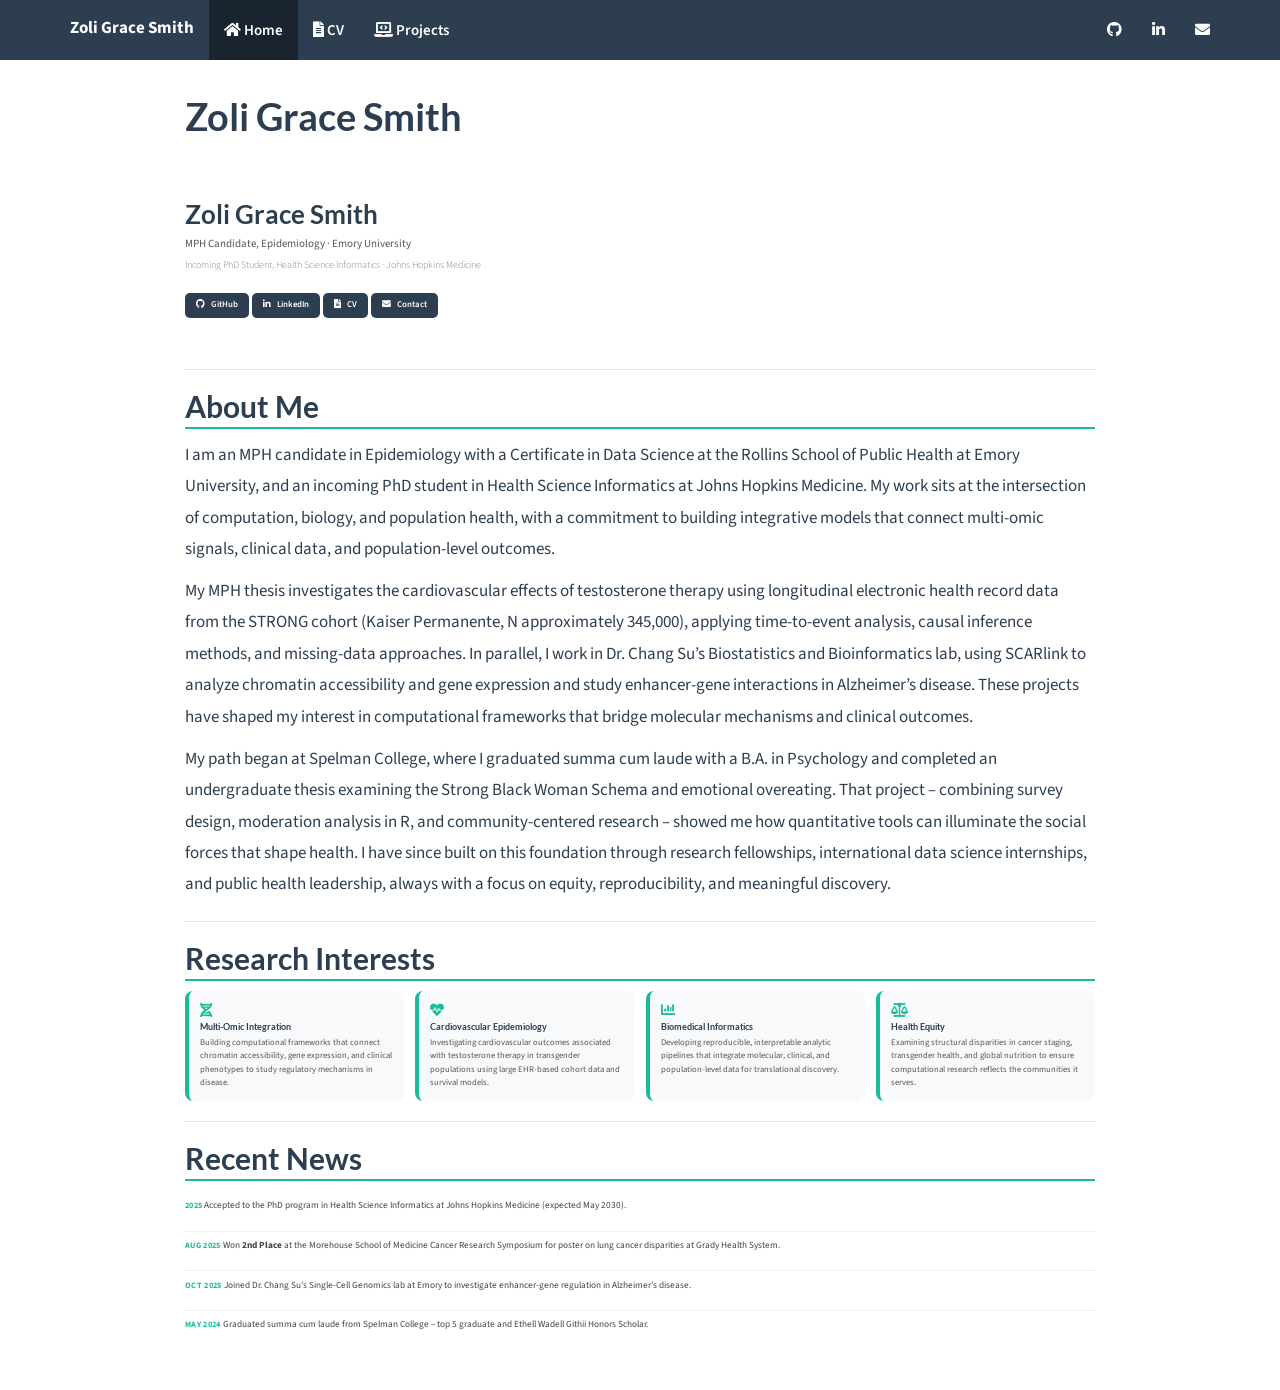
==== commit 300ff770: "update pages" ====
--- a/docs/index.html
+++ b/docs/index.html
@@ -328,58 +328,67 @@
 <hr />
 <div id="about-me" class="section level2">
 <h2>About Me</h2>
-<p>I am an MPH candidate in Epidemiology at the Rollins School of Public
-Health at Emory University, and an incoming PhD student in Health
-Science Informatics at Johns Hopkins Medicine. My work sits at the
-intersection of epidemiology, data science, and health equity, with a
-particular focus on transgender health, cardiovascular outcomes, and
-reproducible research methods.</p>
-<p>My current MPH thesis examines time-to-event analyses of
-cardiovascular outcomes including venous thromboembolism, ischemic
-stroke, and myocardial infarction among transmasculine individuals
-receiving testosterone therapy, using the STRONG cohort from Kaiser
-Permanente (N approximately 345,000). In parallel, I work as a research
-assistant in Dr. Chang Su’s single-cell genomics lab, investigating
-enhancer-gene interactions in Alzheimer’s disease using multi-omic
-data.</p>
-<p>I am passionate about making complex data accessible through
-interactive dashboards for clinicians, reproducible pipelines for
-collaborators, and accessible visualizations for policy audiences. I
-graduated summa cum laude from Spelman College in 2024, where I was a
-top 5 graduate and Ethell Wadell Githii Honors Scholar.</p>
+<p>I am an MPH candidate in Epidemiology with a Certificate in Data
+Science at the Rollins School of Public Health at Emory University, and
+an incoming PhD student in Health Science Informatics at Johns Hopkins
+Medicine. My work sits at the intersection of computation, biology, and
+population health, with a commitment to building integrative models that
+connect multi-omic signals, clinical data, and population-level
+outcomes.</p>
+<p>My MPH thesis investigates the cardiovascular effects of testosterone
+therapy using longitudinal electronic health record data from the STRONG
+cohort (Kaiser Permanente, N approximately 345,000), applying
+time-to-event analysis, causal inference methods, and missing-data
+approaches. In parallel, I work in Dr. Chang Su’s Biostatistics and
+Bioinformatics lab, using SCARlink to analyze chromatin accessibility
+and gene expression and study enhancer-gene interactions in Alzheimer’s
+disease. These projects have shaped my interest in computational
+frameworks that bridge molecular mechanisms and clinical outcomes.</p>
+<p>My path began at Spelman College, where I graduated summa cum laude
+with a B.A. in Psychology and completed an undergraduate thesis
+examining the Strong Black Woman Schema and emotional overeating. That
+project – combining survey design, moderation analysis in R, and
+community-centered research – showed me how quantitative tools can
+illuminate the social forces that shape health. I have since built on
+this foundation through research fellowships, international data science
+internships, and public health leadership, always with a focus on
+equity, reproducibility, and meaningful discovery.</p>
 <hr />
 </div>
 <div id="research-interests" class="section level2">
 <h2>Research Interests</h2>
 <div class="interest-grid">
+<div class="interest-card">
+<i class="fa fa-dna interest-icon"></i>
+<h4>
+Multi-Omic Integration
+</h4>
+<p>
+Building computational frameworks that connect chromatin accessibility,
+gene expression, and clinical phenotypes to study regulatory mechanisms
+in disease.
+</p>
+</div>
 <div class="interest-card">
 <i class="fa fa-heartbeat interest-icon"></i>
 <h4>
 Cardiovascular Epidemiology
 </h4>
 <p>
-Studying CVD risk disparities in transgender populations using large
-EHR-based cohort data and survival models.
-</p>
-</div>
-<div class="interest-card">
-<i class="fa fa-dna interest-icon"></i>
-<h4>
-Genomics and Informatics
-</h4>
-<p>
-Analyzing single-cell multi-omic data to investigate transcriptional
-regulation and neurodegeneration in Alzheimer’s disease.
+Investigating cardiovascular outcomes associated with testosterone
+therapy in transgender populations using large EHR-based cohort data and
+survival models.
 </p>
 </div>
 <div class="interest-card">
 <i class="fa fa-chart-bar interest-icon"></i>
 <h4>
-Data Science and Visualization
+Biomedical Informatics
 </h4>
 <p>
-Building reproducible pipelines and interactive dashboards in R to
-communicate research findings to diverse audiences.
+Developing reproducible, interpretable analytic pipelines that integrate
+molecular, clinical, and population-level data for translational
+discovery.
 </p>
 </div>
 <div class="interest-card">
@@ -388,8 +397,9 @@
 Health Equity
 </h4>
 <p>
-Investigating disparities in cancer staging, transgender health
-outcomes, and global nutrition policy.
+Examining structural disparities in cancer staging, transgender health,
+and global nutrition to ensure computational research reflects the
+communities it serves.
 </p>
 </div>
 </div>
